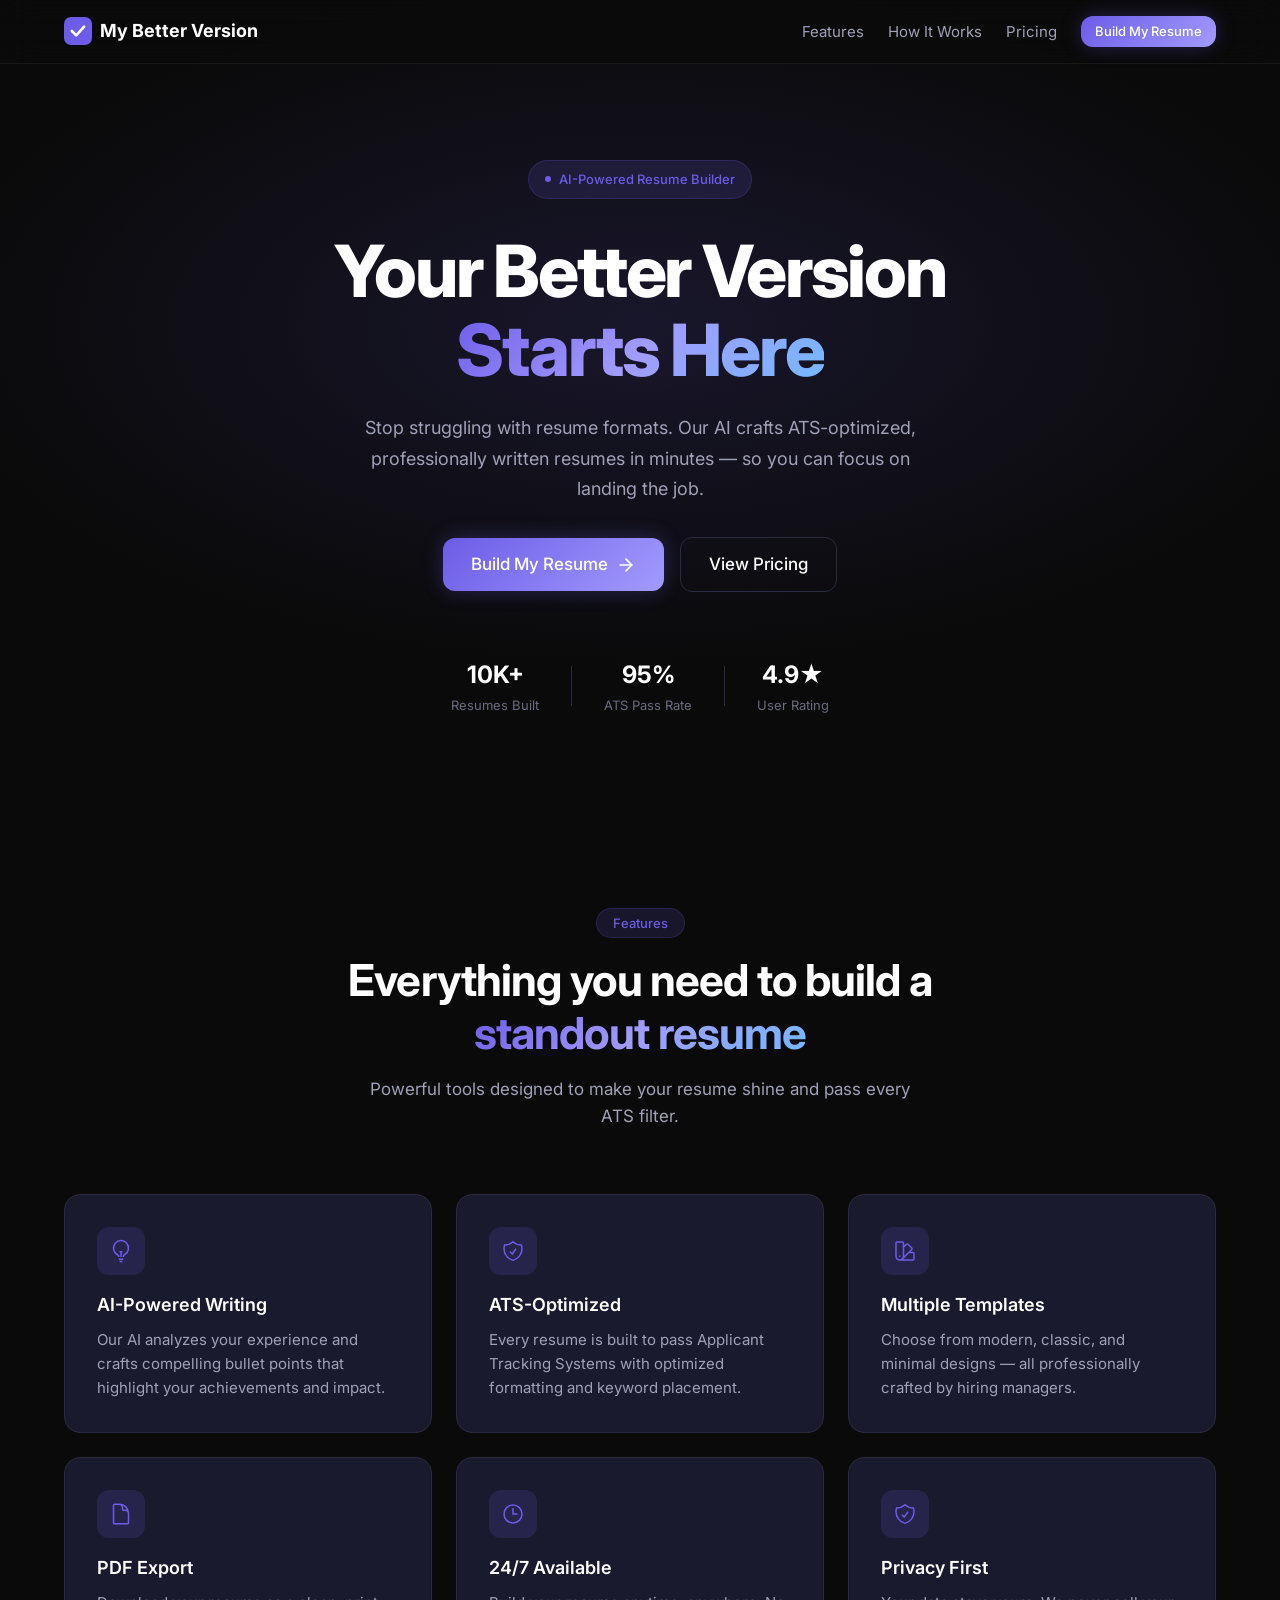
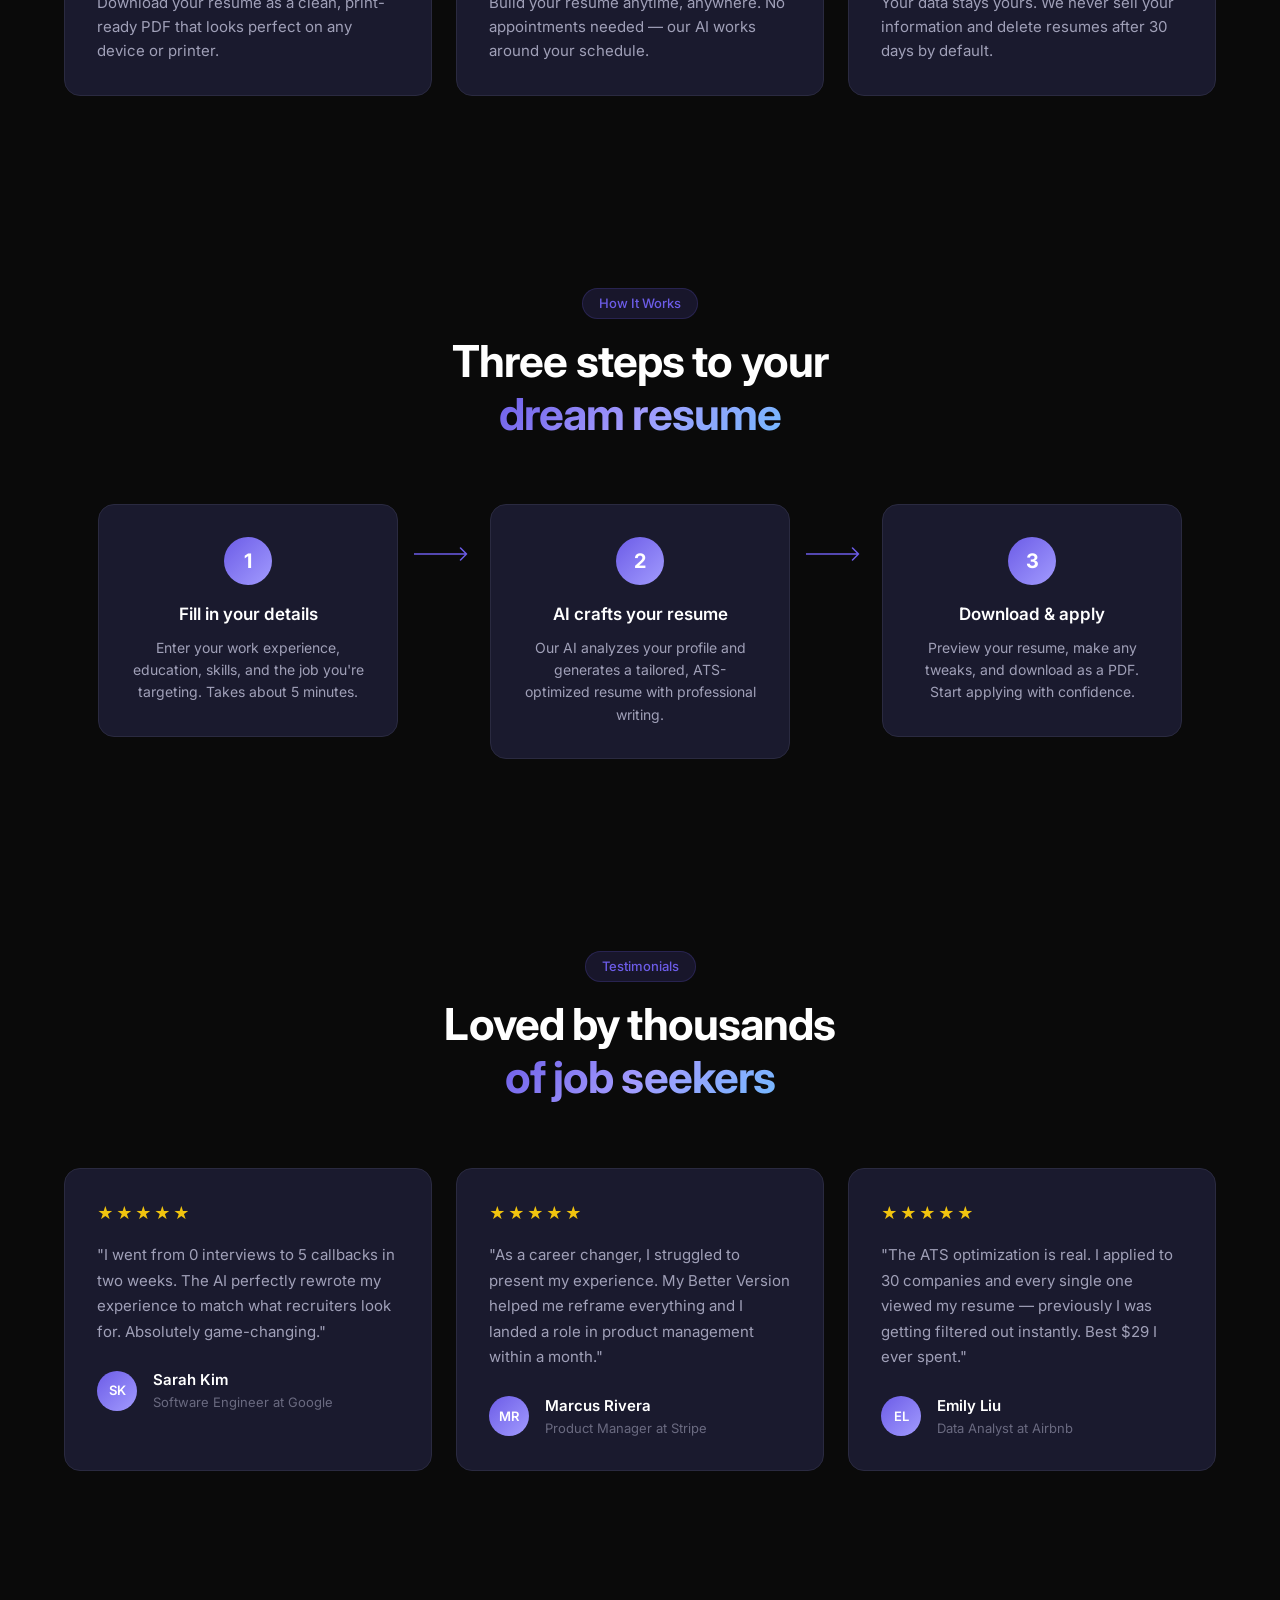
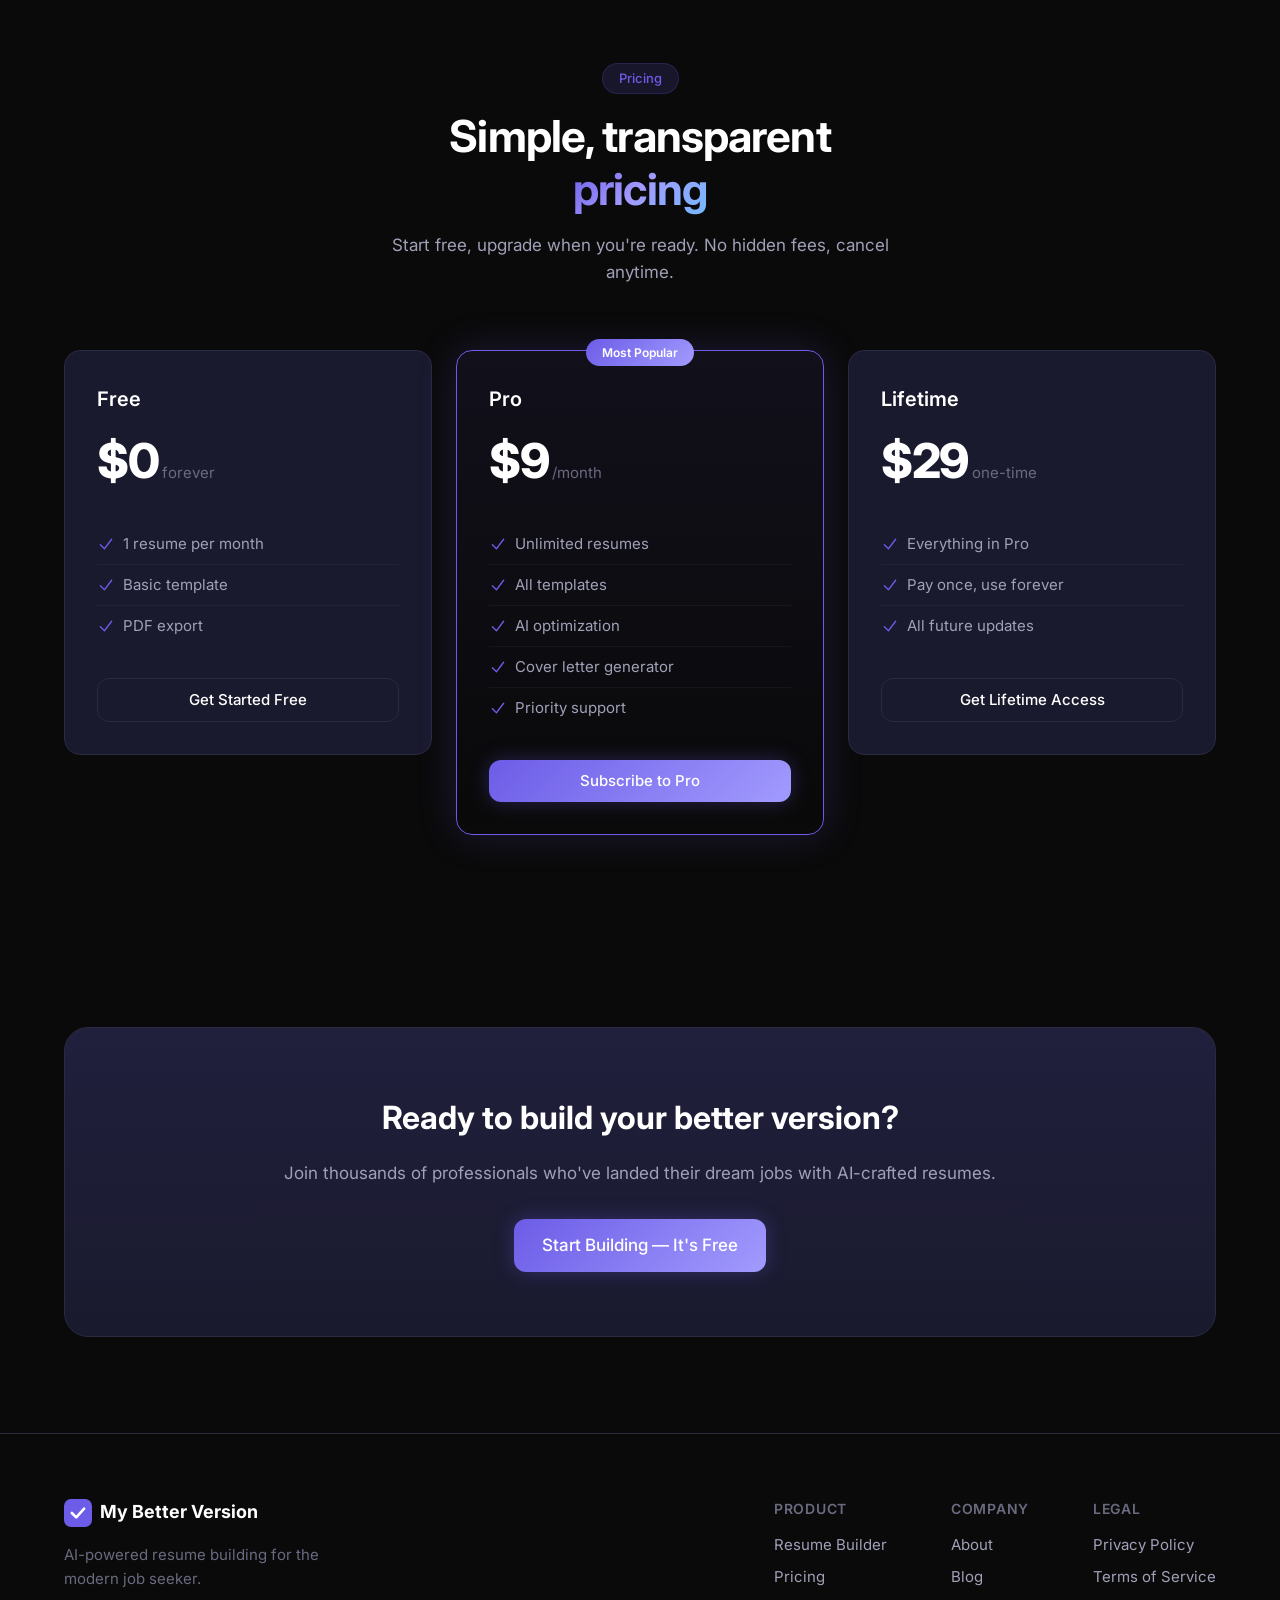
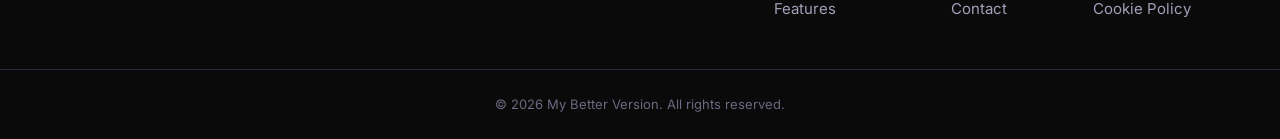
==== templates/index.html @ b7428bd0 "Initial commit: My Better Version - AI Resume Builder" ====
<!DOCTYPE html>
<html lang="en">
<head>
    <meta charset="UTF-8">
    <meta name="viewport" content="width=device-width, initial-scale=1.0">
    <title>My Better Version — AI Resume Builder</title>
    <meta name="description" content="Build the perfect resume with AI. ATS-optimized, professionally designed, ready in minutes.">
    <link rel="stylesheet" href="/static/css/style.css">
    <link rel="preconnect" href="https://fonts.googleapis.com">
    <link rel="preconnect" href="https://fonts.gstatic.com" crossorigin>
    <link href="https://fonts.googleapis.com/css2?family=Inter:wght@300;400;500;600;700;800&display=swap" rel="stylesheet">
</head>
<body class="landing-page">

    <!-- Navbar -->
    <nav class="navbar">
        <div class="container nav-container">
            <a href="/" class="nav-logo">
                <svg class="logo-icon" viewBox="0 0 32 32" fill="none" xmlns="http://www.w3.org/2000/svg">
                    <rect width="32" height="32" rx="8" fill="#6c5ce7"/>
                    <path d="M9 16L14 21L23 11" stroke="white" stroke-width="3" stroke-linecap="round" stroke-linejoin="round"/>
                </svg>
                <span>My Better Version</span>
            </a>
            <div class="nav-links" id="navLinks">
                <a href="/#features">Features</a>
                <a href="/#how-it-works">How It Works</a>
                <a href="/pricing">Pricing</a>
                <a href="/builder" class="btn btn-primary btn-sm">Build My Resume</a>
            </div>
            <button class="mobile-menu-btn" id="mobileMenuBtn" aria-label="Toggle menu">
                <span></span>
                <span></span>
                <span></span>
            </button>
        </div>
    </nav>

    <!-- Hero Section -->
    <section class="hero">
        <div class="container hero-container">
            <div class="hero-badge animate-fade-up">
                <span class="badge-dot"></span>
                AI-Powered Resume Builder
            </div>
            <h1 class="hero-title animate-fade-up delay-1">
                Your Better Version<br>
                <span class="text-gradient">Starts Here</span>
            </h1>
            <p class="hero-subtitle animate-fade-up delay-2">
                Stop struggling with resume formats. Our AI crafts ATS-optimized, professionally written resumes in minutes — so you can focus on landing the job.
            </p>
            <div class="hero-cta animate-fade-up delay-3">
                <a href="/builder" class="btn btn-primary btn-lg">
                    Build My Resume
                    <svg width="20" height="20" viewBox="0 0 24 24" fill="none" stroke="currentColor" stroke-width="2" stroke-linecap="round" stroke-linejoin="round"><path d="M5 12h14"/><path d="m12 5 7 7-7 7"/></svg>
                </a>
                <a href="/pricing" class="btn btn-ghost btn-lg">View Pricing</a>
            </div>
            <div class="hero-stats animate-fade-up delay-4">
                <div class="stat">
                    <span class="stat-number">10K+</span>
                    <span class="stat-label">Resumes Built</span>
                </div>
                <div class="stat-divider"></div>
                <div class="stat">
                    <span class="stat-number">95%</span>
                    <span class="stat-label">ATS Pass Rate</span>
                </div>
                <div class="stat-divider"></div>
                <div class="stat">
                    <span class="stat-number">4.9★</span>
                    <span class="stat-label">User Rating</span>
                </div>
            </div>
        </div>
        <div class="hero-glow"></div>
    </section>

    <!-- Features Section -->
    <section class="features" id="features">
        <div class="container">
            <div class="section-header">
                <span class="section-badge">Features</span>
                <h2 class="section-title">Everything you need to build a<br><span class="text-gradient">standout resume</span></h2>
                <p class="section-subtitle">Powerful tools designed to make your resume shine and pass every ATS filter.</p>
            </div>
            <div class="features-grid">
                <div class="feature-card animate-fade-up">
                    <div class="feature-icon">
                        <svg viewBox="0 0 24 24" fill="none" stroke="currentColor" stroke-width="1.5"><path d="M12 18v-5.25m0 0a6.01 6.01 0 0 0 1.5-.189m-1.5.189a6.01 6.01 0 0 1-1.5-.189m3.75 7.478a12.06 12.06 0 0 1-4.5 0m3.75 2.383a14.406 14.406 0 0 1-3 0M14.25 18v-.192c0-.983.658-1.823 1.508-2.316a7.5 7.5 0 1 0-7.517 0c.85.493 1.509 1.333 1.509 2.316V18"/></svg>
                    </div>
                    <h3>AI-Powered Writing</h3>
                    <p>Our AI analyzes your experience and crafts compelling bullet points that highlight your achievements and impact.</p>
                </div>
                <div class="feature-card animate-fade-up delay-1">
                    <div class="feature-icon">
                        <svg viewBox="0 0 24 24" fill="none" stroke="currentColor" stroke-width="1.5"><path d="M9 12.75 11.25 15 15 9.75m-3-7.036A11.959 11.959 0 0 1 3.598 6 11.99 11.99 0 0 0 3 9.749c0 5.592 3.824 10.29 9 11.623 5.176-1.332 9-6.03 9-11.622 0-1.31-.21-2.571-.598-3.751h-.152c-3.196 0-6.1-1.248-8.25-3.285Z"/></svg>
                    </div>
                    <h3>ATS-Optimized</h3>
                    <p>Every resume is built to pass Applicant Tracking Systems with optimized formatting and keyword placement.</p>
                </div>
                <div class="feature-card animate-fade-up delay-2">
                    <div class="feature-icon">
                        <svg viewBox="0 0 24 24" fill="none" stroke="currentColor" stroke-width="1.5"><path d="M4.098 19.902a3.75 3.75 0 0 0 5.304 0l6.401-6.402M6.75 21A3.75 3.75 0 0 1 3 17.25V4.125C3 3.504 3.504 3 4.125 3h5.25c.621 0 1.125.504 1.125 1.125v4.072M6.75 21a3.75 3.75 0 0 0 3.75-3.75V8.197M6.75 21h13.125c.621 0 1.125-.504 1.125-1.125v-5.25c0-.621-.504-1.125-1.125-1.125h-4.072M10.5 8.197l2.88-2.88c.438-.439 1.15-.439 1.59 0l3.712 3.713c.44.44.44 1.152 0 1.59l-2.879 2.88M6.75 17.25h.008v.008H6.75v-.008Z"/></svg>
                    </div>
                    <h3>Multiple Templates</h3>
                    <p>Choose from modern, classic, and minimal designs — all professionally crafted by hiring managers.</p>
                </div>
                <div class="feature-card animate-fade-up delay-3">
                    <div class="feature-icon">
                        <svg viewBox="0 0 24 24" fill="none" stroke="currentColor" stroke-width="1.5"><path d="M19.5 14.25v-2.625a3.375 3.375 0 0 0-3.375-3.375h-1.5A1.125 1.125 0 0 1 13.5 7.125v-1.5a3.375 3.375 0 0 0-3.375-3.375H8.25m2.25 0H5.625c-.621 0-1.125.504-1.125 1.125v17.25c0 .621.504 1.125 1.125 1.125h12.75c.621 0 1.125-.504 1.125-1.125V11.25a9 9 0 0 0-9-9Z"/></svg>
                    </div>
                    <h3>PDF Export</h3>
                    <p>Download your resume as a clean, print-ready PDF that looks perfect on any device or printer.</p>
                </div>
                <div class="feature-card animate-fade-up delay-4">
                    <div class="feature-icon">
                        <svg viewBox="0 0 24 24" fill="none" stroke="currentColor" stroke-width="1.5"><path d="M12 6v6h4.5m4.5 0a9 9 0 1 1-18 0 9 9 0 0 1 18 0Z"/></svg>
                    </div>
                    <h3>24/7 Available</h3>
                    <p>Build your resume anytime, anywhere. No appointments needed — our AI works around your schedule.</p>
                </div>
                <div class="feature-card animate-fade-up delay-5">
                    <div class="feature-icon">
                        <svg viewBox="0 0 24 24" fill="none" stroke="currentColor" stroke-width="1.5"><path d="M9 12.75 11.25 15 15 9.75m-3-7.036A11.959 11.959 0 0 1 3.598 6 11.99 11.99 0 0 0 3 9.749c0 5.592 3.824 10.29 9 11.623 5.176-1.332 9-6.03 9-11.622 0-1.31-.21-2.571-.598-3.751h-.152c-3.196 0-6.1-1.248-8.25-3.285Z"/></svg>
                    </div>
                    <h3>Privacy First</h3>
                    <p>Your data stays yours. We never sell your information and delete resumes after 30 days by default.</p>
                </div>
            </div>
        </div>
    </section>

    <!-- How It Works Section -->
    <section class="how-it-works" id="how-it-works">
        <div class="container">
            <div class="section-header">
                <span class="section-badge">How It Works</span>
                <h2 class="section-title">Three steps to your<br><span class="text-gradient">dream resume</span></h2>
            </div>
            <div class="steps-grid">
                <div class="step-card">
                    <div class="step-number">1</div>
                    <h3>Fill in your details</h3>
                    <p>Enter your work experience, education, skills, and the job you're targeting. Takes about 5 minutes.</p>
                </div>
                <div class="step-connector">
                    <svg viewBox="0 0 80 24" fill="none"><path d="M0 12h70m0 0-8-8m8 8-8 8" stroke="#6c5ce7" stroke-width="2" stroke-linecap="round" stroke-linejoin="round"/></svg>
                </div>
                <div class="step-card">
                    <div class="step-number">2</div>
                    <h3>AI crafts your resume</h3>
                    <p>Our AI analyzes your profile and generates a tailored, ATS-optimized resume with professional writing.</p>
                </div>
                <div class="step-connector">
                    <svg viewBox="0 0 80 24" fill="none"><path d="M0 12h70m0 0-8-8m8 8-8 8" stroke="#6c5ce7" stroke-width="2" stroke-linecap="round" stroke-linejoin="round"/></svg>
                </div>
                <div class="step-card">
                    <div class="step-number">3</div>
                    <h3>Download &amp; apply</h3>
                    <p>Preview your resume, make any tweaks, and download as a PDF. Start applying with confidence.</p>
                </div>
            </div>
        </div>
    </section>

    <!-- Testimonials Section -->
    <section class="testimonials">
        <div class="container">
            <div class="section-header">
                <span class="section-badge">Testimonials</span>
                <h2 class="section-title">Loved by thousands<br><span class="text-gradient">of job seekers</span></h2>
            </div>
            <div class="testimonials-grid">
                <div class="testimonial-card">
                    <div class="testimonial-stars">★★★★★</div>
                    <p class="testimonial-text">"I went from 0 interviews to 5 callbacks in two weeks. The AI perfectly rewrote my experience to match what recruiters look for. Absolutely game-changing."</p>
                    <div class="testimonial-author">
                        <div class="testimonial-avatar">SK</div>
                        <div>
                            <div class="testimonial-name">Sarah Kim</div>
                            <div class="testimonial-role">Software Engineer at Google</div>
                        </div>
                    </div>
                </div>
                <div class="testimonial-card">
                    <div class="testimonial-stars">★★★★★</div>
                    <p class="testimonial-text">"As a career changer, I struggled to present my experience. My Better Version helped me reframe everything and I landed a role in product management within a month."</p>
                    <div class="testimonial-author">
                        <div class="testimonial-avatar">MR</div>
                        <div>
                            <div class="testimonial-name">Marcus Rivera</div>
                            <div class="testimonial-role">Product Manager at Stripe</div>
                        </div>
                    </div>
                </div>
                <div class="testimonial-card">
                    <div class="testimonial-stars">★★★★★</div>
                    <p class="testimonial-text">"The ATS optimization is real. I applied to 30 companies and every single one viewed my resume — previously I was getting filtered out instantly. Best $29 I ever spent."</p>
                    <div class="testimonial-author">
                        <div class="testimonial-avatar">EL</div>
                        <div>
                            <div class="testimonial-name">Emily Liu</div>
                            <div class="testimonial-role">Data Analyst at Airbnb</div>
                        </div>
                    </div>
                </div>
            </div>
        </div>
    </section>

    <!-- Pricing Preview Section -->
    <section class="pricing-preview" id="pricing">
        <div class="container">
            <div class="section-header">
                <span class="section-badge">Pricing</span>
                <h2 class="section-title">Simple, transparent<br><span class="text-gradient">pricing</span></h2>
                <p class="section-subtitle">Start free, upgrade when you're ready. No hidden fees, cancel anytime.</p>
            </div>
            <div class="pricing-grid">
                <div class="pricing-card">
                    <div class="pricing-header">
                        <h3 class="pricing-name">Free</h3>
                        <div class="pricing-price">
                            <span class="price-amount">$0</span>
                            <span class="price-period">forever</span>
                        </div>
                    </div>
                    <ul class="pricing-features">
                        <li><svg viewBox="0 0 20 20" fill="currentColor"><path fill-rule="evenodd" d="M16.704 4.153a.75.75 0 0 1 .143 1.052l-8 10.5a.75.75 0 0 1-1.127.075l-4.5-4.5a.75.75 0 0 1 1.06-1.06l3.894 3.893 7.48-9.817a.75.75 0 0 1 1.05-.143Z" clip-rule="evenodd"/></svg> 1 resume per month</li>
                        <li><svg viewBox="0 0 20 20" fill="currentColor"><path fill-rule="evenodd" d="M16.704 4.153a.75.75 0 0 1 .143 1.052l-8 10.5a.75.75 0 0 1-1.127.075l-4.5-4.5a.75.75 0 0 1 1.06-1.06l3.894 3.893 7.48-9.817a.75.75 0 0 1 1.05-.143Z" clip-rule="evenodd"/></svg> Basic template</li>
                        <li><svg viewBox="0 0 20 20" fill="currentColor"><path fill-rule="evenodd" d="M16.704 4.153a.75.75 0 0 1 .143 1.052l-8 10.5a.75.75 0 0 1-1.127.075l-4.5-4.5a.75.75 0 0 1 1.06-1.06l3.894 3.893 7.48-9.817a.75.75 0 0 1 1.05-.143Z" clip-rule="evenodd"/></svg> PDF export</li>
                    </ul>
                    <a href="/builder" class="btn btn-ghost btn-block">Get Started Free</a>
                </div>
                <div class="pricing-card pricing-popular">
                    <div class="popular-badge">Most Popular</div>
                    <div class="pricing-header">
                        <h3 class="pricing-name">Pro</h3>
                        <div class="pricing-price">
                            <span class="price-amount">$9</span>
                            <span class="price-period">/month</span>
                        </div>
                    </div>
                    <ul class="pricing-features">
                        <li><svg viewBox="0 0 20 20" fill="currentColor"><path fill-rule="evenodd" d="M16.704 4.153a.75.75 0 0 1 .143 1.052l-8 10.5a.75.75 0 0 1-1.127.075l-4.5-4.5a.75.75 0 0 1 1.06-1.06l3.894 3.893 7.48-9.817a.75.75 0 0 1 1.05-.143Z" clip-rule="evenodd"/></svg> Unlimited resumes</li>
                        <li><svg viewBox="0 0 20 20" fill="currentColor"><path fill-rule="evenodd" d="M16.704 4.153a.75.75 0 0 1 .143 1.052l-8 10.5a.75.75 0 0 1-1.127.075l-4.5-4.5a.75.75 0 0 1 1.06-1.06l3.894 3.893 7.48-9.817a.75.75 0 0 1 1.05-.143Z" clip-rule="evenodd"/></svg> All templates</li>
                        <li><svg viewBox="0 0 20 20" fill="currentColor"><path fill-rule="evenodd" d="M16.704 4.153a.75.75 0 0 1 .143 1.052l-8 10.5a.75.75 0 0 1-1.127.075l-4.5-4.5a.75.75 0 0 1 1.06-1.06l3.894 3.893 7.48-9.817a.75.75 0 0 1 1.05-.143Z" clip-rule="evenodd"/></svg> AI optimization</li>
                        <li><svg viewBox="0 0 20 20" fill="currentColor"><path fill-rule="evenodd" d="M16.704 4.153a.75.75 0 0 1 .143 1.052l-8 10.5a.75.75 0 0 1-1.127.075l-4.5-4.5a.75.75 0 0 1 1.06-1.06l3.894 3.893 7.48-9.817a.75.75 0 0 1 1.05-.143Z" clip-rule="evenodd"/></svg> Cover letter generator</li>
                        <li><svg viewBox="0 0 20 20" fill="currentColor"><path fill-rule="evenodd" d="M16.704 4.153a.75.75 0 0 1 .143 1.052l-8 10.5a.75.75 0 0 1-1.127.075l-4.5-4.5a.75.75 0 0 1 1.06-1.06l3.894 3.893 7.48-9.817a.75.75 0 0 1 1.05-.143Z" clip-rule="evenodd"/></svg> Priority support</li>
                    </ul>
                    <a href="/pricing" class="btn btn-primary btn-block">Subscribe to Pro</a>
                </div>
                <div class="pricing-card">
                    <div class="pricing-header">
                        <h3 class="pricing-name">Lifetime</h3>
                        <div class="pricing-price">
                            <span class="price-amount">$29</span>
                            <span class="price-period">one-time</span>
                        </div>
                    </div>
                    <ul class="pricing-features">
                        <li><svg viewBox="0 0 20 20" fill="currentColor"><path fill-rule="evenodd" d="M16.704 4.153a.75.75 0 0 1 .143 1.052l-8 10.5a.75.75 0 0 1-1.127.075l-4.5-4.5a.75.75 0 0 1 1.06-1.06l3.894 3.893 7.48-9.817a.75.75 0 0 1 1.05-.143Z" clip-rule="evenodd"/></svg> Everything in Pro</li>
                        <li><svg viewBox="0 0 20 20" fill="currentColor"><path fill-rule="evenodd" d="M16.704 4.153a.75.75 0 0 1 .143 1.052l-8 10.5a.75.75 0 0 1-1.127.075l-4.5-4.5a.75.75 0 0 1 1.06-1.06l3.894 3.893 7.48-9.817a.75.75 0 0 1 1.05-.143Z" clip-rule="evenodd"/></svg> Pay once, use forever</li>
                        <li><svg viewBox="0 0 20 20" fill="currentColor"><path fill-rule="evenodd" d="M16.704 4.153a.75.75 0 0 1 .143 1.052l-8 10.5a.75.75 0 0 1-1.127.075l-4.5-4.5a.75.75 0 0 1 1.06-1.06l3.894 3.893 7.48-9.817a.75.75 0 0 1 1.05-.143Z" clip-rule="evenodd"/></svg> All future updates</li>
                    </ul>
                    <a href="/pricing" class="btn btn-ghost btn-block">Get Lifetime Access</a>
                </div>
            </div>
        </div>
    </section>

    <!-- CTA Section -->
    <section class="cta-section">
        <div class="container">
            <div class="cta-card">
                <h2>Ready to build your better version?</h2>
                <p>Join thousands of professionals who've landed their dream jobs with AI-crafted resumes.</p>
                <a href="/builder" class="btn btn-primary btn-lg">Start Building — It's Free</a>
            </div>
        </div>
    </section>

    <!-- Footer -->
    <footer class="footer">
        <div class="container footer-container">
            <div class="footer-brand">
                <a href="/" class="nav-logo">
                    <svg class="logo-icon" viewBox="0 0 32 32" fill="none"><rect width="32" height="32" rx="8" fill="#6c5ce7"/><path d="M9 16L14 21L23 11" stroke="white" stroke-width="3" stroke-linecap="round" stroke-linejoin="round"/></svg>
                    <span>My Better Version</span>
                </a>
                <p class="footer-tagline">AI-powered resume building for the modern job seeker.</p>
            </div>
            <div class="footer-links">
                <div class="footer-column">
                    <h4>Product</h4>
                    <a href="/builder">Resume Builder</a>
                    <a href="/pricing">Pricing</a>
                    <a href="/#features">Features</a>
                </div>
                <div class="footer-column">
                    <h4>Company</h4>
                    <a href="#">About</a>
                    <a href="#">Blog</a>
                    <a href="#">Contact</a>
                </div>
                <div class="footer-column">
                    <h4>Legal</h4>
                    <a href="#">Privacy Policy</a>
                    <a href="#">Terms of Service</a>
                    <a href="#">Cookie Policy</a>
                </div>
            </div>
        </div>
        <div class="footer-bottom">
            <div class="container">
                <p>&copy; 2026 My Better Version. All rights reserved.</p>
            </div>
        </div>
    </footer>

    <script src="/static/js/app.js"></script>
</body>
</html>
---- static/css/style.css ----
/* ========================================
   My Better Version — Complete Stylesheet
   Dark Theme | Modern | Production-Ready
   ======================================== */

/* --- CSS Custom Properties --- */
:root {
    /* Colors */
    --color-bg: #0a0a0a;
    --color-bg-elevated: #111111;
    --color-bg-card: #1a1a2e;
    --color-bg-card-hover: #1f1f35;
    --color-bg-input: #16162a;
    --color-bg-input-focus: #1a1a35;
    --color-border: #2a2a40;
    --color-border-hover: #3a3a55;
    --color-border-focus: #6c5ce7;

    --color-accent: #6c5ce7;
    --color-accent-hover: #7c6cf7;
    --color-accent-light: rgba(108, 92, 231, 0.15);
    --color-accent-glow: rgba(108, 92, 231, 0.3);

    --color-text: #ffffff;
    --color-text-secondary: #a0a0b8;
    --color-text-muted: #6a6a80;
    --color-text-success: #00d68f;
    --color-text-error: #ff6b6b;
    --color-text-warning: #ffc107;

    /* Gradients */
    --gradient-accent: linear-gradient(135deg, #6c5ce7 0%, #a29bfe 100%);
    --gradient-accent-text: linear-gradient(135deg, #6c5ce7 0%, #a29bfe 50%, #74b9ff 100%);
    --gradient-card: linear-gradient(180deg, rgba(108, 92, 231, 0.08) 0%, transparent 100%);
    --gradient-hero-glow: radial-gradient(ellipse 80% 60% at 50% 40%, rgba(108, 92, 231, 0.15) 0%, transparent 70%);

    /* Typography */
    --font-family: 'Inter', -apple-system, BlinkMacSystemFont, 'Segoe UI', Roboto, sans-serif;
    --font-mono: 'SF Mono', 'Fira Code', monospace;

    /* Spacing */
    --space-xs: 0.25rem;
    --space-sm: 0.5rem;
    --space-md: 1rem;
    --space-lg: 1.5rem;
    --space-xl: 2rem;
    --space-2xl: 3rem;
    --space-3xl: 4rem;
    --space-4xl: 6rem;

    /* Radii */
    --radius-sm: 0.375rem;
    --radius-md: 0.5rem;
    --radius-lg: 0.75rem;
    --radius-xl: 1rem;
    --radius-2xl: 1.5rem;
    --radius-full: 9999px;

    /* Shadows */
    --shadow-sm: 0 1px 2px rgba(0, 0, 0, 0.3);
    --shadow-md: 0 4px 12px rgba(0, 0, 0, 0.4);
    --shadow-lg: 0 8px 30px rgba(0, 0, 0, 0.5);
    --shadow-glow: 0 0 40px rgba(108, 92, 231, 0.2);

    /* Transitions */
    --transition-fast: 150ms ease;
    --transition-base: 250ms ease;
    --transition-slow: 400ms ease;
    --transition-spring: 500ms cubic-bezier(0.34, 1.56, 0.64, 1);

    /* Layout */
    --navbar-height: 64px;
    --container-max: 1200px;
    --builder-sidebar-width: 580px;
}

/* --- Reset & Base --- */
*, *::before, *::after {
    box-sizing: border-box;
    margin: 0;
    padding: 0;
}

html {
    scroll-behavior: smooth;
    -webkit-font-smoothing: antialiased;
    -moz-osx-font-smoothing: grayscale;
}

body {
    font-family: var(--font-family);
    font-size: 16px;
    line-height: 1.6;
    color: var(--color-text);
    background-color: var(--color-bg);
    overflow-x: hidden;
}

a {
    color: inherit;
    text-decoration: none;
}

ul, ol {
    list-style: none;
}

img {
    max-width: 100%;
    display: block;
}

button {
    cursor: pointer;
    border: none;
    background: none;
    font-family: inherit;
    font-size: inherit;
    color: inherit;
}

input, textarea, select {
    font-family: inherit;
    font-size: inherit;
}

/* --- Utility --- */
.container {
    max-width: var(--container-max);
    margin: 0 auto;
    padding: 0 var(--space-lg);
}

.text-gradient {
    background: var(--gradient-accent-text);
    -webkit-background-clip: text;
    -webkit-text-fill-color: transparent;
    background-clip: text;
}

/* --- Animations --- */
@keyframes fadeInUp {
    from {
        opacity: 0;
        transform: translateY(24px);
    }
    to {
        opacity: 1;
        transform: translateY(0);
    }
}

@keyframes fadeIn {
    from { opacity: 0; }
    to { opacity: 1; }
}

@keyframes spin {
    to { transform: rotate(360deg); }
}

@keyframes pulse {
    0%, 100% { opacity: 1; }
    50% { opacity: 0.5; }
}

@keyframes drawCircle {
    to { stroke-dashoffset: 0; }
}

@keyframes drawCheck {
    to { stroke-dashoffset: 0; }
}

@keyframes shimmer {
    0% { background-position: -200% 0; }
    100% { background-position: 200% 0; }
}

.animate-fade-up {
    opacity: 0;
    animation: fadeInUp 0.6s var(--transition-base) forwards;
}

.delay-1 { animation-delay: 0.1s; }
.delay-2 { animation-delay: 0.2s; }
.delay-3 { animation-delay: 0.3s; }
.delay-4 { animation-delay: 0.4s; }
.delay-5 { animation-delay: 0.5s; }

/* Intersection Observer animations */
.animate-on-scroll {
    opacity: 0;
    transform: translateY(24px);
    transition: opacity 0.6s ease, transform 0.6s ease;
}

.animate-on-scroll.visible {
    opacity: 1;
    transform: translateY(0);
}

/* --- Buttons --- */
.btn {
    display: inline-flex;
    align-items: center;
    justify-content: center;
    gap: var(--space-sm);
    padding: 0.625rem 1.25rem;
    font-weight: 500;
    font-size: 0.9375rem;
    line-height: 1.5;
    border-radius: var(--radius-lg);
    transition: all var(--transition-base);
    white-space: nowrap;
    text-decoration: none;
}

.btn-primary {
    background: var(--gradient-accent);
    color: white;
    box-shadow: 0 0 20px rgba(108, 92, 231, 0.3);
}

.btn-primary:hover {
    box-shadow: 0 0 30px rgba(108, 92, 231, 0.5);
    transform: translateY(-1px);
}

.btn-primary:active {
    transform: translateY(0);
}

.btn-ghost {
    background: transparent;
    color: var(--color-text);
    border: 1px solid var(--color-border);
}

.btn-ghost:hover {
    border-color: var(--color-border-hover);
    background: var(--color-bg-card);
}

.btn-sm {
    padding: 0.375rem 0.875rem;
    font-size: 0.8125rem;
}

.btn-lg {
    padding: 0.875rem 1.75rem;
    font-size: 1.0625rem;
}

.btn-block {
    width: 100%;
}

.btn-icon {
    display: inline-flex;
    align-items: center;
    justify-content: center;
    width: 32px;
    height: 32px;
    border-radius: var(--radius-md);
    transition: all var(--transition-fast);
}

.btn-icon:hover {
    background: rgba(255, 107, 107, 0.15);
    color: var(--color-text-error);
}

.btn-icon svg {
    width: 16px;
    height: 16px;
}

.btn:disabled {
    opacity: 0.5;
    cursor: not-allowed;
    transform: none !important;
}

/* --- Navbar --- */
.navbar {
    position: fixed;
    top: 0;
    left: 0;
    right: 0;
    z-index: 100;
    height: var(--navbar-height);
    background: rgba(10, 10, 10, 0.8);
    backdrop-filter: blur(16px);
    -webkit-backdrop-filter: blur(16px);
    border-bottom: 1px solid rgba(255, 255, 255, 0.06);
    transition: background var(--transition-base);
}

.navbar-sticky {
    position: sticky;
}

.nav-container {
    display: flex;
    align-items: center;
    justify-content: space-between;
    height: 100%;
}

.nav-logo {
    display: flex;
    align-items: center;
    gap: var(--space-sm);
    font-weight: 700;
    font-size: 1.125rem;
    transition: opacity var(--transition-fast);
}

.nav-logo:hover {
    opacity: 0.9;
}

.logo-icon {
    width: 28px;
    height: 28px;
    flex-shrink: 0;
}

.nav-links {
    display: flex;
    align-items: center;
    gap: var(--space-lg);
}

.nav-links a:not(.btn) {
    font-size: 0.9375rem;
    color: var(--color-text-secondary);
    transition: color var(--transition-fast);
}

.nav-links a:not(.btn):hover {
    color: var(--color-text);
}

/* Mobile Menu */
.mobile-menu-btn {
    display: none;
    flex-direction: column;
    gap: 5px;
    padding: 4px;
}

.mobile-menu-btn span {
    display: block;
    width: 22px;
    height: 2px;
    background: var(--color-text);
    border-radius: 2px;
    transition: all var(--transition-base);
}

.mobile-menu-btn.active span:nth-child(1) {
    transform: rotate(45deg) translate(5px, 5px);
}

.mobile-menu-btn.active span:nth-child(2) {
    opacity: 0;
}

.mobile-menu-btn.active span:nth-child(3) {
    transform: rotate(-45deg) translate(5px, -5px);
}

/* --- Hero Section --- */
.hero {
    position: relative;
    padding-top: calc(var(--navbar-height) + var(--space-4xl));
    padding-bottom: var(--space-4xl);
    text-align: center;
    overflow: hidden;
}

.hero-container {
    position: relative;
    z-index: 2;
}

.hero-badge {
    display: inline-flex;
    align-items: center;
    gap: var(--space-sm);
    padding: var(--space-sm) var(--space-md);
    background: var(--color-accent-light);
    border: 1px solid rgba(108, 92, 231, 0.2);
    border-radius: var(--radius-full);
    font-size: 0.8125rem;
    font-weight: 500;
    color: var(--color-accent);
    margin-bottom: var(--space-xl);
}

.badge-dot {
    width: 6px;
    height: 6px;
    background: var(--color-accent);
    border-radius: 50%;
    animation: pulse 2s infinite;
}

.hero-title {
    font-size: clamp(2.5rem, 6vw, 4.5rem);
    font-weight: 800;
    line-height: 1.1;
    letter-spacing: -0.03em;
    margin-bottom: var(--space-lg);
}

.hero-subtitle {
    max-width: 600px;
    margin: 0 auto var(--space-xl);
    font-size: 1.125rem;
    line-height: 1.7;
    color: var(--color-text-secondary);
}

.hero-cta {
    display: flex;
    align-items: center;
    justify-content: center;
    gap: var(--space-md);
    margin-bottom: var(--space-3xl);
    flex-wrap: wrap;
}

.hero-stats {
    display: flex;
    align-items: center;
    justify-content: center;
    gap: var(--space-xl);
}

.stat {
    display: flex;
    flex-direction: column;
    align-items: center;
}

.stat-number {
    font-size: 1.5rem;
    font-weight: 700;
}

.stat-label {
    font-size: 0.8125rem;
    color: var(--color-text-muted);
}

.stat-divider {
    width: 1px;
    height: 40px;
    background: var(--color-border);
}

.hero-glow {
    position: absolute;
    top: 0;
    left: 0;
    right: 0;
    bottom: 0;
    background: var(--gradient-hero-glow);
    pointer-events: none;
}

/* --- Section Styles --- */
.section-header {
    text-align: center;
    margin-bottom: var(--space-3xl);
}

.section-badge {
    display: inline-block;
    padding: var(--space-xs) var(--space-md);
    background: var(--color-accent-light);
    border: 1px solid rgba(108, 92, 231, 0.2);
    border-radius: var(--radius-full);
    font-size: 0.8125rem;
    font-weight: 500;
    color: var(--color-accent);
    margin-bottom: var(--space-md);
}

.section-title {
    font-size: clamp(1.75rem, 4vw, 2.75rem);
    font-weight: 700;
    line-height: 1.2;
    letter-spacing: -0.02em;
    margin-bottom: var(--space-md);
}

.section-subtitle {
    max-width: 560px;
    margin: 0 auto;
    font-size: 1.0625rem;
    color: var(--color-text-secondary);
}

/* --- Features Grid --- */
.features {
    padding: var(--space-4xl) 0;
}

.features-grid {
    display: grid;
    grid-template-columns: repeat(3, 1fr);
    gap: var(--space-lg);
}

.feature-card {
    padding: var(--space-xl);
    background: var(--color-bg-card);
    border: 1px solid var(--color-border);
    border-radius: var(--radius-xl);
    transition: all var(--transition-base);
}

.feature-card:hover {
    background: var(--color-bg-card-hover);
    border-color: var(--color-border-hover);
    transform: translateY(-2px);
    box-shadow: var(--shadow-lg);
}

.feature-icon {
    width: 48px;
    height: 48px;
    display: flex;
    align-items: center;
    justify-content: center;
    background: var(--color-accent-light);
    border-radius: var(--radius-lg);
    margin-bottom: var(--space-md);
}

.feature-icon svg {
    width: 24px;
    height: 24px;
    color: var(--color-accent);
}

.feature-card h3 {
    font-size: 1.125rem;
    font-weight: 600;
    margin-bottom: var(--space-sm);
}

.feature-card p {
    font-size: 0.9375rem;
    color: var(--color-text-secondary);
    line-height: 1.6;
}

/* --- How It Works --- */
.how-it-works {
    padding: var(--space-4xl) 0;
}

.steps-grid {
    display: flex;
    align-items: flex-start;
    justify-content: center;
    gap: var(--space-md);
    flex-wrap: wrap;
}

.step-card {
    flex: 1;
    min-width: 220px;
    max-width: 300px;
    text-align: center;
    padding: var(--space-xl);
    background: var(--color-bg-card);
    border: 1px solid var(--color-border);
    border-radius: var(--radius-xl);
}

.step-number {
    width: 48px;
    height: 48px;
    display: flex;
    align-items: center;
    justify-content: center;
    background: var(--gradient-accent);
    color: white;
    font-weight: 700;
    font-size: 1.25rem;
    border-radius: var(--radius-full);
    margin: 0 auto var(--space-md);
}

.step-card h3 {
    font-size: 1.0625rem;
    font-weight: 600;
    margin-bottom: var(--space-sm);
}

.step-card p {
    font-size: 0.875rem;
    color: var(--color-text-secondary);
    line-height: 1.6;
}

.step-connector {
    display: flex;
    align-items: center;
    padding-top: 40px;
    flex-shrink: 0;
}

.step-connector svg {
    width: 60px;
    height: 20px;
}

/* --- Testimonials --- */
.testimonials {
    padding: var(--space-4xl) 0;
}

.testimonials-grid {
    display: grid;
    grid-template-columns: repeat(3, 1fr);
    gap: var(--space-lg);
}

.testimonial-card {
    padding: var(--space-xl);
    background: var(--color-bg-card);
    border: 1px solid var(--color-border);
    border-radius: var(--radius-xl);
    transition: all var(--transition-base);
}

.testimonial-card:hover {
    border-color: var(--color-border-hover);
    transform: translateY(-2px);
}

.testimonial-stars {
    color: #f1c40f;
    font-size: 1rem;
    margin-bottom: var(--space-md);
    letter-spacing: 2px;
}

.testimonial-text {
    font-size: 0.9375rem;
    line-height: 1.7;
    color: var(--color-text-secondary);
    margin-bottom: var(--space-lg);
}

.testimonial-author {
    display: flex;
    align-items: center;
    gap: var(--space-md);
}

.testimonial-avatar {
    width: 40px;
    height: 40px;
    display: flex;
    align-items: center;
    justify-content: center;
    background: var(--gradient-accent);
    color: white;
    font-weight: 600;
    font-size: 0.8125rem;
    border-radius: var(--radius-full);
    flex-shrink: 0;
}

.testimonial-name {
    font-weight: 600;
    font-size: 0.9375rem;
}

.testimonial-role {
    font-size: 0.8125rem;
    color: var(--color-text-muted);
}

/* --- Pricing Cards --- */
.pricing-preview,
.pricing-section {
    padding: var(--space-4xl) 0;
}

.pricing-grid {
    display: grid;
    grid-template-columns: repeat(3, 1fr);
    gap: var(--space-lg);
    align-items: start;
}

.pricing-card {
    position: relative;
    padding: var(--space-xl);
    background: var(--color-bg-card);
    border: 1px solid var(--color-border);
    border-radius: var(--radius-xl);
    transition: all var(--transition-base);
}

.pricing-card:hover {
    border-color: var(--color-border-hover);
    transform: translateY(-2px);
}

.pricing-popular {
    border-color: var(--color-accent);
    background: var(--gradient-card);
    box-shadow: var(--shadow-glow);
}

.pricing-popular:hover {
    border-color: var(--color-accent);
}

.popular-badge {
    position: absolute;
    top: -12px;
    left: 50%;
    transform: translateX(-50%);
    padding: var(--space-xs) var(--space-md);
    background: var(--gradient-accent);
    color: white;
    font-size: 0.75rem;
    font-weight: 600;
    border-radius: var(--radius-full);
    white-space: nowrap;
}

.pricing-header {
    margin-bottom: var(--space-lg);
}

.pricing-name {
    font-size: 1.25rem;
    font-weight: 600;
    margin-bottom: var(--space-sm);
}

.pricing-price {
    display: flex;
    align-items: baseline;
    gap: var(--space-xs);
}

.price-amount {
    font-size: 3rem;
    font-weight: 800;
    letter-spacing: -0.03em;
}

.price-period {
    font-size: 0.9375rem;
    color: var(--color-text-muted);
}

.pricing-description {
    font-size: 0.9375rem;
    color: var(--color-text-secondary);
    margin-bottom: var(--space-lg);
    line-height: 1.6;
}

.pricing-features {
    margin-bottom: var(--space-xl);
}

.pricing-features li {
    display: flex;
    align-items: center;
    gap: var(--space-sm);
    padding: var(--space-sm) 0;
    font-size: 0.9375rem;
    color: var(--color-text-secondary);
    border-bottom: 1px solid rgba(255, 255, 255, 0.04);
}

.pricing-features li:last-child {
    border-bottom: none;
}

.pricing-features li svg {
    width: 18px;
    height: 18px;
    color: var(--color-accent);
    flex-shrink: 0;
}

.pricing-features li.disabled {
    color: var(--color-text-muted);
    opacity: 0.5;
}

.pricing-features li.disabled svg {
    color: var(--color-text-muted);
}

.pricing-btn {
    margin-top: var(--space-sm);
}

/* --- CTA Section --- */
.cta-section {
    padding: var(--space-4xl) 0;
}

.cta-card {
    text-align: center;
    padding: var(--space-3xl);
    background: var(--color-bg-card);
    border: 1px solid var(--color-border);
    border-radius: var(--radius-2xl);
    background-image: var(--gradient-card);
}

.cta-card h2 {
    font-size: clamp(1.5rem, 3vw, 2rem);
    font-weight: 700;
    margin-bottom: var(--space-md);
}

.cta-card p {
    color: var(--color-text-secondary);
    margin-bottom: var(--space-xl);
    font-size: 1.0625rem;
}

/* --- Footer --- */
.footer {
    border-top: 1px solid var(--color-border);
    padding-top: var(--space-3xl);
}

.footer-container {
    display: flex;
    justify-content: space-between;
    gap: var(--space-3xl);
    padding-bottom: var(--space-2xl);
}

.footer-brand {
    max-width: 280px;
}

.footer-brand .nav-logo {
    margin-bottom: var(--space-md);
}

.footer-tagline {
    font-size: 0.9375rem;
    color: var(--color-text-muted);
}

.footer-links {
    display: flex;
    gap: var(--space-3xl);
}

.footer-column {
    display: flex;
    flex-direction: column;
    gap: var(--space-sm);
}

.footer-column h4 {
    font-size: 0.875rem;
    font-weight: 600;
    text-transform: uppercase;
    letter-spacing: 0.05em;
    color: var(--color-text-muted);
    margin-bottom: var(--space-xs);
}

.footer-column a {
    font-size: 0.9375rem;
    color: var(--color-text-secondary);
    transition: color var(--transition-fast);
}

.footer-column a:hover {
    color: var(--color-text);
}

.footer-bottom {
    border-top: 1px solid var(--color-border);
    padding: var(--space-lg) 0;
}

.footer-bottom p {
    font-size: 0.8125rem;
    color: var(--color-text-muted);
    text-align: center;
}

/* ========================================
   Builder Page Styles
   ======================================== */

.builder-page {
    background: var(--color-bg);
}

.builder-layout {
    display: flex;
    min-height: calc(100vh - var(--navbar-height));
    margin-top: var(--navbar-height);
}

/* --- Step Indicator --- */
.step-indicator {
    display: flex;
    align-items: center;
    gap: var(--space-xs);
    padding: var(--space-lg) var(--space-xl);
    overflow-x: auto;
    -webkit-overflow-scrolling: touch;
}

.step-ind-item {
    display: flex;
    align-items: center;
    gap: var(--space-xs);
    white-space: nowrap;
    opacity: 0.4;
    transition: opacity var(--transition-base);
}

.step-ind-item.active {
    opacity: 1;
}

.step-ind-item.completed {
    opacity: 0.7;
}

.step-ind-circle {
    width: 28px;
    height: 28px;
    display: flex;
    align-items: center;
    justify-content: center;
    background: var(--color-bg-input);
    border: 2px solid var(--color-border);
    border-radius: 50%;
    font-size: 0.75rem;
    font-weight: 600;
    transition: all var(--transition-base);
}

.step-ind-item.active .step-ind-circle {
    background: var(--color-accent);
    border-color: var(--color-accent);
    color: white;
}

.step-ind-item.completed .step-ind-circle {
    background: var(--color-accent-light);
    border-color: var(--color-accent);
    color: var(--color-accent);
}

.step-ind-item span {
    font-size: 0.8125rem;
    font-weight: 500;
}

.step-ind-line {
    width: 20px;
    height: 2px;
    background: var(--color-border);
    flex-shrink: 0;
}

/* --- Form Panel --- */
.builder-form-panel {
    flex: 0 0 var(--builder-sidebar-width);
    background: var(--color-bg-elevated);
    border-right: 1px solid var(--color-border);
    overflow-y: auto;
    max-height: calc(100vh - var(--navbar-height));
}

.form-step {
    display: none;
    padding: var(--space-xl);
}

.form-step.active {
    display: block;
    animation: fadeInUp 0.3s ease forwards;
}

.form-step-header {
    margin-bottom: var(--space-xl);
}

.form-step-header h2 {
    font-size: 1.375rem;
    font-weight: 700;
    margin-bottom: var(--space-xs);
}

.form-step-header p {
    font-size: 0.9375rem;
    color: var(--color-text-secondary);
}

/* --- Form Elements --- */
.form-group {
    margin-bottom: var(--space-lg);
}

.form-group label {
    display: block;
    font-size: 0.875rem;
    font-weight: 500;
    color: var(--color-text-secondary);
    margin-bottom: var(--space-sm);
}

.form-group input,
.form-group textarea,
.form-group select {
    width: 100%;
    padding: 0.6875rem 0.875rem;
    background: var(--color-bg-input);
    border: 1px solid var(--color-border);
    border-radius: var(--radius-md);
    color: var(--color-text);
    transition: all var(--transition-fast);
    outline: none;
}

.form-group input::placeholder,
.form-group textarea::placeholder {
    color: var(--color-text-muted);
}

.form-group input:focus,
.form-group textarea:focus,
.form-group select:focus {
    border-color: var(--color-border-focus);
    background: var(--color-bg-input-focus);
    box-shadow: 0 0 0 3px var(--color-accent-light);
}

.form-group textarea {
    resize: vertical;
    min-height: 100px;
}

.form-group input.error,
.form-group textarea.error {
    border-color: var(--color-text-error);
}

.form-error {
    font-size: 0.8125rem;
    color: var(--color-text-error);
    margin-top: var(--space-xs);
    display: none;
}

.form-group input.error ~ .form-error,
.form-group textarea.error ~ .form-error {
    display: block;
}

.form-row {
    display: grid;
    grid-template-columns: 1fr 1fr;
    gap: var(--space-md);
}

.form-actions {
    display: flex;
    justify-content: space-between;
    align-items: center;
    padding-top: var(--space-lg);
    margin-top: var(--space-lg);
    border-top: 1px solid var(--color-border);
}

/* --- Entry Cards (Experience/Education) --- */
.entry-card {
    padding: var(--space-lg);
    background: var(--color-bg-card);
    border: 1px solid var(--color-border);
    border-radius: var(--radius-lg);
    margin-bottom: var(--space-md);
    transition: border-color var(--transition-fast);
}

.entry-card:hover {
    border-color: var(--color-border-hover);
}

.entry-header {
    display: flex;
    justify-content: space-between;
    align-items: center;
    margin-bottom: var(--space-md);
}

.entry-title {
    font-size: 0.875rem;
    font-weight: 600;
    color: var(--color-accent);
}

.btn-remove-entry svg {
    width: 16px;
    height: 16px;
}

.btn-add-entry {
    display: flex;
    align-items: center;
    gap: var(--space-sm);
    padding: var(--space-md) var(--space-lg);
    background: var(--color-bg-card);
    border: 1px dashed var(--color-border);
    border-radius: var(--radius-lg);
    color: var(--color-text-secondary);
    font-size: 0.9375rem;
    font-weight: 500;
    width: 100%;
    transition: all var(--transition-fast);
    margin-top: var(--space-sm);
}

.btn-add-entry:hover {
    border-color: var(--color-accent);
    color: var(--color-accent);
    background: var(--color-accent-light);
}

.btn-add-entry svg {
    width: 18px;
    height: 18px;
}

/* --- Tag Input (Skills) --- */
.tag-input-wrapper {
    display: flex;
    flex-wrap: wrap;
    gap: var(--space-sm);
    padding: var(--space-sm);
    background: var(--color-bg-input);
    border: 1px solid var(--color-border);
    border-radius: var(--radius-md);
    min-height: 48px;
    align-items: center;
    cursor: text;
    transition: all var(--transition-fast);
}

.tag-input-wrapper:focus-within {
    border-color: var(--color-border-focus);
    box-shadow: 0 0 0 3px var(--color-accent-light);
}

.tag-list {
    display: flex;
    flex-wrap: wrap;
    gap: var(--space-sm);
}

.skill-tag {
    display: inline-flex;
    align-items: center;
    gap: var(--space-xs);
    padding: 0.25rem 0.5rem;
    background: var(--color-accent-light);
    border: 1px solid rgba(108, 92, 231, 0.3);
    border-radius: var(--radius-full);
    font-size: 0.8125rem;
    font-weight: 500;
    color: var(--color-accent);
    animation: fadeInUp 0.2s ease forwards;
}

.skill-tag button {
    display: flex;
    align-items: center;
    padding: 2px;
    color: var(--color-accent);
    opacity: 0.6;
    transition: opacity var(--transition-fast);
}

.skill-tag button:hover {
    opacity: 1;
}

.skill-tag button svg {
    width: 12px;
    height: 12px;
}

#skillInput {
    flex: 1;
    min-width: 120px;
    padding: 0.375rem 0.5rem;
    background: transparent;
    border: none;
    color: var(--color-text);
    outline: none;
    font-size: 0.9375rem;
}

#skillInput::placeholder {
    color: var(--color-text-muted);
}

.skill-suggestions {
    display: flex;
    flex-wrap: wrap;
    gap: var(--space-sm);
    align-items: center;
    margin-top: var(--space-sm);
}

.suggestion-label {
    font-size: 0.8125rem;
    color: var(--color-text-muted);
}

.suggestion-chip {
    padding: 0.25rem 0.625rem;
    background: var(--color-bg-card);
    border: 1px solid var(--color-border);
    border-radius: var(--radius-full);
    font-size: 0.8125rem;
    color: var(--color-text-secondary);
    transition: all var(--transition-fast);
}

.suggestion-chip:hover {
    border-color: var(--color-accent);
    color: var(--color-accent);
    background: var(--color-accent-light);
}

/* --- Template Selection --- */
.template-grid {
    display: grid;
    grid-template-columns: repeat(3, 1fr);
    gap: var(--space-md);
    margin-bottom: var(--space-lg);
}

.template-card {
    cursor: pointer;
    border: 2px solid var(--color-border);
    border-radius: var(--radius-lg);
    overflow: hidden;
    transition: all var(--transition-base);
}

.template-card:hover {
    border-color: var(--color-border-hover);
}

.template-card.selected {
    border-color: var(--color-accent);
    box-shadow: 0 0 0 3px var(--color-accent-light);
}

.template-preview {
    height: 200px;
    padding: var(--space-md);
    display: flex;
    flex-direction: column;
    gap: var(--space-sm);
}

.template-modern {
    background: linear-gradient(135deg, #1a1a2e 0%, #16213e 100%);
}

.template-modern .tp-header {
    padding-bottom: var(--space-sm);
    border-bottom: 2px solid var(--color-accent);
}

.template-classic {
    background: #fafafa;
}

.template-classic .tp-header {
    text-align: center;
    padding-bottom: var(--space-sm);
    border-bottom: 1px solid #ddd;
}

.template-classic .tp-name,
.template-classic .tp-title,
.template-classic .tp-line {
    color: #333;
}

.template-minimal {
    background: #ffffff;
}

.template-minimal .tp-header {
    border-left: 3px solid var(--color-accent);
    padding-left: var(--space-sm);
}

.template-minimal .tp-name,
.template-minimal .tp-title,
.template-minimal .tp-line {
    color: #333;
}

.tp-name {
    font-size: 0.875rem;
    font-weight: 700;
    color: var(--color-text);
}

.tp-title {
    font-size: 0.6875rem;
    color: var(--color-text-secondary);
}

.tp-body {
    flex: 1;
    display: flex;
    flex-direction: column;
    gap: var(--space-xs);
    justify-content: center;
}

.tp-section {
    margin-top: var(--space-sm);
}

.tp-line {
    height: 4px;
    background: rgba(255, 255, 255, 0.1);
    border-radius: 2px;
}

.template-classic .tp-line,
.template-minimal .tp-line {
    background: #e0e0e0;
}

.tp-line.short {
    width: 60%;
}

.template-label {
    display: flex;
    align-items: center;
    gap: var(--space-sm);
    padding: var(--space-sm) var(--space-md);
    background: var(--color-bg-card);
    font-size: 0.875rem;
    font-weight: 500;
}

.template-label input {
    accent-color: var(--color-accent);
}

.template-badge {
    padding: 2px 6px;
    background: var(--color-accent-light);
    color: var(--color-accent);
    font-size: 0.6875rem;
    font-weight: 600;
    border-radius: var(--radius-sm);
}

.pro-badge {
    padding: 2px 6px;
    background: rgba(108, 92, 231, 0.15);
    color: var(--color-accent);
    font-size: 0.6875rem;
    font-weight: 600;
    border-radius: var(--radius-sm);
    border: 1px solid rgba(108, 92, 231, 0.3);
}

/* --- Preview Panel --- */
.builder-preview-panel {
    flex: 1;
    background: var(--color-bg);
    display: flex;
    flex-direction: column;
    overflow: hidden;
}

.preview-header {
    display: flex;
    justify-content: space-between;
    align-items: center;
    padding: var(--space-md) var(--space-xl);
    border-bottom: 1px solid var(--color-border);
    background: var(--color-bg-elevated);
    flex-shrink: 0;
}

.preview-header h3 {
    font-size: 1rem;
    font-weight: 600;
}

.preview-content {
    flex: 1;
    overflow-y: auto;
    padding: var(--space-xl);
}

.preview-placeholder {
    display: flex;
    flex-direction: column;
    align-items: center;
    justify-content: center;
    height: 100%;
    min-height: 400px;
    text-align: center;
    color: var(--color-text-muted);
}

.preview-placeholder svg {
    width: 64px;
    height: 64px;
    margin-bottom: var(--space-lg);
    opacity: 0.3;
}

.preview-placeholder p {
    font-size: 1rem;
    margin-bottom: var(--space-sm);
}

.preview-hint {
    font-size: 0.875rem !important;
    opacity: 0.6;
}

/* --- Resume Preview Content --- */
.resume-preview-content {
    background: white;
    color: #1a1a1a;
    max-width: 800px;
    margin: 0 auto;
    padding: 2.5rem;
    border-radius: var(--radius-md);
    box-shadow: var(--shadow-lg);
    font-size: 0.9375rem;
    line-height: 1.6;
}

.resume-preview-content h1 {
    font-size: 1.75rem;
    font-weight: 700;
    color: #1a1a1a;
    margin-bottom: var(--space-xs);
}

.resume-preview-content h2 {
    font-size: 1rem;
    font-weight: 600;
    color: var(--color-accent);
    text-transform: uppercase;
    letter-spacing: 0.05em;
    padding-bottom: var(--space-sm);
    border-bottom: 2px solid var(--color-accent);
    margin-top: var(--space-xl);
    margin-bottom: var(--space-md);
}

.resume-contact {
    display: flex;
    flex-wrap: wrap;
    gap: var(--space-md);
    font-size: 0.875rem;
    color: #555;
    margin-bottom: var(--space-lg);
}

.resume-contact span {
    display: flex;
    align-items: center;
    gap: 4px;
}

.resume-section {
    margin-bottom: var(--space-lg);
}

.resume-entry {
    margin-bottom: var(--space-md);
}

.resume-entry-header {
    display: flex;
    justify-content: space-between;
    align-items: baseline;
    margin-bottom: var(--space-xs);
    flex-wrap: wrap;
    gap: var(--space-xs);
}

.resume-entry-title {
    font-weight: 600;
    font-size: 1rem;
}

.resume-entry-dates {
    font-size: 0.8125rem;
    color: #666;
}

.resume-entry-subtitle {
    font-size: 0.875rem;
    color: #555;
    margin-bottom: var(--space-xs);
}

.resume-entry-body {
    font-size: 0.9375rem;
    color: #444;
}

.resume-entry-body ul {
    list-style: disc;
    padding-left: 1.25rem;
}

.resume-entry-body li {
    margin-bottom: var(--space-xs);
}

.resume-skills-list {
    display: flex;
    flex-wrap: wrap;
    gap: var(--space-sm);
}

.resume-skill {
    padding: 0.25rem 0.75rem;
    background: #f0f0f0;
    border-radius: var(--radius-full);
    font-size: 0.875rem;
    color: #333;
}

/* --- Loading Overlay --- */
.loading-overlay {
    position: fixed;
    top: 0;
    left: 0;
    right: 0;
    bottom: 0;
    background: rgba(10, 10, 10, 0.85);
    backdrop-filter: blur(8px);
    z-index: 200;
    display: flex;
    align-items: center;
    justify-content: center;
}

.loading-spinner {
    text-align: center;
}

.spinner {
    width: 48px;
    height: 48px;
    border: 3px solid var(--color-border);
    border-top-color: var(--color-accent);
    border-radius: 50%;
    animation: spin 0.8s linear infinite;
    margin: 0 auto var(--space-md);
}

.loading-spinner p {
    color: var(--color-text-secondary);
    font-size: 0.9375rem;
}

/* --- Toast --- */
.toast {
    position: fixed;
    bottom: var(--space-xl);
    right: var(--space-xl);
    padding: var(--space-md) var(--space-lg);
    background: var(--color-bg-card);
    border: 1px solid var(--color-border);
    border-radius: var(--radius-lg);
    font-size: 0.9375rem;
    box-shadow: var(--shadow-lg);
    z-index: 300;
    transform: translateY(100px);
    opacity: 0;
    transition: all var(--transition-base);
    max-width: 400px;
}

.toast.show {
    transform: translateY(0);
    opacity: 1;
}

.toast.toast-success {
    border-color: var(--color-text-success);
}

.toast.toast-error {
    border-color: var(--color-text-error);
}

/* ========================================
   Pricing Page Styles
   ======================================== */
.pricing-page .pricing-hero {
    padding-top: calc(var(--navbar-height) + var(--space-3xl));
    padding-bottom: var(--space-xl);
    text-align: center;
}

.pricing-page .pricing-hero h1 {
    font-size: clamp(2rem, 5vw, 3.5rem);
    font-weight: 800;
    line-height: 1.1;
    letter-spacing: -0.03em;
    margin-bottom: var(--space-md);
}

.pricing-hero-subtitle {
    font-size: 1.125rem;
    color: var(--color-text-secondary);
    max-width: 500px;
    margin: 0 auto;
}

/* --- FAQ --- */
.faq-section {
    padding: var(--space-4xl) 0;
}

.faq-list {
    max-width: 720px;
    margin: 0 auto;
}

.faq-item {
    border-bottom: 1px solid var(--color-border);
}

.faq-question {
    width: 100%;
    display: flex;
    justify-content: space-between;
    align-items: center;
    padding: var(--space-lg) 0;
    font-size: 1rem;
    font-weight: 500;
    color: var(--color-text);
    text-align: left;
    transition: color var(--transition-fast);
}

.faq-question:hover {
    color: var(--color-accent);
}

.faq-chevron {
    width: 20px;
    height: 20px;
    color: var(--color-text-muted);
    transition: transform var(--transition-base);
    flex-shrink: 0;
}

.faq-item.open .faq-chevron {
    transform: rotate(180deg);
}

.faq-answer {
    max-height: 0;
    overflow: hidden;
    transition: max-height var(--transition-slow), padding var(--transition-slow);
}

.faq-item.open .faq-answer {
    max-height: 200px;
    padding-bottom: var(--space-lg);
}

.faq-answer p {
    font-size: 0.9375rem;
    color: var(--color-text-secondary);
    line-height: 1.7;
}

/* ========================================
   Success Page
   ======================================== */
.success-page .success-section {
    padding-top: calc(var(--navbar-height) + var(--space-4xl));
    padding-bottom: var(--space-4xl);
    display: flex;
    align-items: center;
    justify-content: center;
    min-height: calc(100vh - var(--navbar-height));
}

.success-card {
    text-align: center;
    max-width: 560px;
    margin: 0 auto;
    padding: var(--space-3xl);
}

.success-icon {
    margin-bottom: var(--space-xl);
}

.success-icon svg {
    width: 80px;
    height: 80px;
}

.success-circle {
    animation: drawCircle 0.8s ease forwards 0.2s;
    stroke-dashoffset: 188.5;
}

.success-check {
    stroke-dasharray: 60;
    stroke-dashoffset: 60;
    animation: drawCheck 0.5s ease forwards 0.8s;
}

.success-card h1 {
    font-size: 2rem;
    font-weight: 700;
    margin-bottom: var(--space-md);
}

.success-message {
    font-size: 1.0625rem;
    color: var(--color-text-secondary);
    line-height: 1.7;
    margin-bottom: var(--space-xl);
}

.success-features {
    display: flex;
    flex-wrap: wrap;
    justify-content: center;
    gap: var(--space-md);
    margin-bottom: var(--space-xl);
}

.success-feature {
    display: flex;
    align-items: center;
    gap: var(--space-sm);
    padding: var(--space-sm) var(--space-md);
    background: var(--color-accent-light);
    border-radius: var(--radius-full);
    font-size: 0.875rem;
    font-weight: 500;
}

.success-feature svg {
    width: 16px;
    height: 16px;
}

.success-home-link {
    display: inline-block;
    margin-top: var(--space-lg);
    font-size: 0.9375rem;
    color: var(--color-text-muted);
    transition: color var(--transition-fast);
}

.success-home-link:hover {
    color: var(--color-text);
}

/* ========================================
   Responsive Design
   ======================================== */
@media (max-width: 1024px) {
    .features-grid,
    .testimonials-grid,
    .pricing-grid {
        grid-template-columns: repeat(2, 1fr);
    }

    .builder-form-panel {
        flex: 0 0 480px;
    }

    .builder-layout {
        flex-direction: column;
    }

    .builder-form-panel {
        flex: none;
        max-height: none;
        border-right: none;
        border-bottom: 1px solid var(--color-border);
    }

    .builder-preview-panel {
        min-height: 60vh;
    }
}

@media (max-width: 768px) {
    :root {
        --navbar-height: 56px;
    }

    .nav-links {
        display: none;
        position: fixed;
        top: var(--navbar-height);
        left: 0;
        right: 0;
        background: var(--color-bg-elevated);
        border-bottom: 1px solid var(--color-border);
        flex-direction: column;
        padding: var(--space-lg);
        gap: var(--space-md);
    }

    .nav-links.open {
        display: flex;
    }

    .mobile-menu-btn {
        display: flex;
    }

    .hero {
        padding-top: calc(var(--navbar-height) + var(--space-2xl));
        padding-bottom: var(--space-2xl);
    }

    .hero-title {
        font-size: 2.25rem;
    }

    .hero-subtitle {
        font-size: 1rem;
    }

    .hero-cta {
        flex-direction: column;
        align-items: stretch;
    }

    .hero-stats {
        flex-direction: column;
        gap: var(--space-md);
    }

    .stat-divider {
        width: 40px;
        height: 1px;
    }

    .features-grid,
    .testimonials-grid,
    .pricing-grid {
        grid-template-columns: 1fr;
    }

    .step-connector {
        display: none;
    }

    .steps-grid {
        flex-direction: column;
        align-items: center;
    }

    .step-card {
        max-width: 100%;
    }

    .footer-container {
        flex-direction: column;
        gap: var(--space-xl);
    }

    .footer-links {
        flex-direction: column;
        gap: var(--space-xl);
    }

    .form-row {
        grid-template-columns: 1fr;
    }

    .template-grid {
        grid-template-columns: 1fr;
    }

    .builder-form-panel {
        flex: none;
        width: 100%;
    }

    .step-indicator span {
        display: none;
    }

    .cta-card {
        padding: var(--space-xl);
    }
}

@media (max-width: 480px) {
    .container {
        padding: 0 var(--space-md);
    }

    .hero-title {
        font-size: 1.875rem;
    }

    .feature-card,
    .testimonial-card,
    .pricing-card {
        padding: var(--space-lg);
    }

    .form-step {
        padding: var(--space-md);
    }

    .preview-content {
        padding: var(--space-md);
    }

    .resume-preview-content {
        padding: 1.5rem;
    }
}

/* --- Scrollbar Styling --- */
::-webkit-scrollbar {
    width: 8px;
    height: 8px;
}

::-webkit-scrollbar-track {
    background: var(--color-bg);
}

::-webkit-scrollbar-thumb {
    background: var(--color-border);
    border-radius: 4px;
}

::-webkit-scrollbar-thumb:hover {
    background: var(--color-border-hover);
}

/* --- Selection --- */
::selection {
    background: rgba(108, 92, 231, 0.3);
    color: white;
}
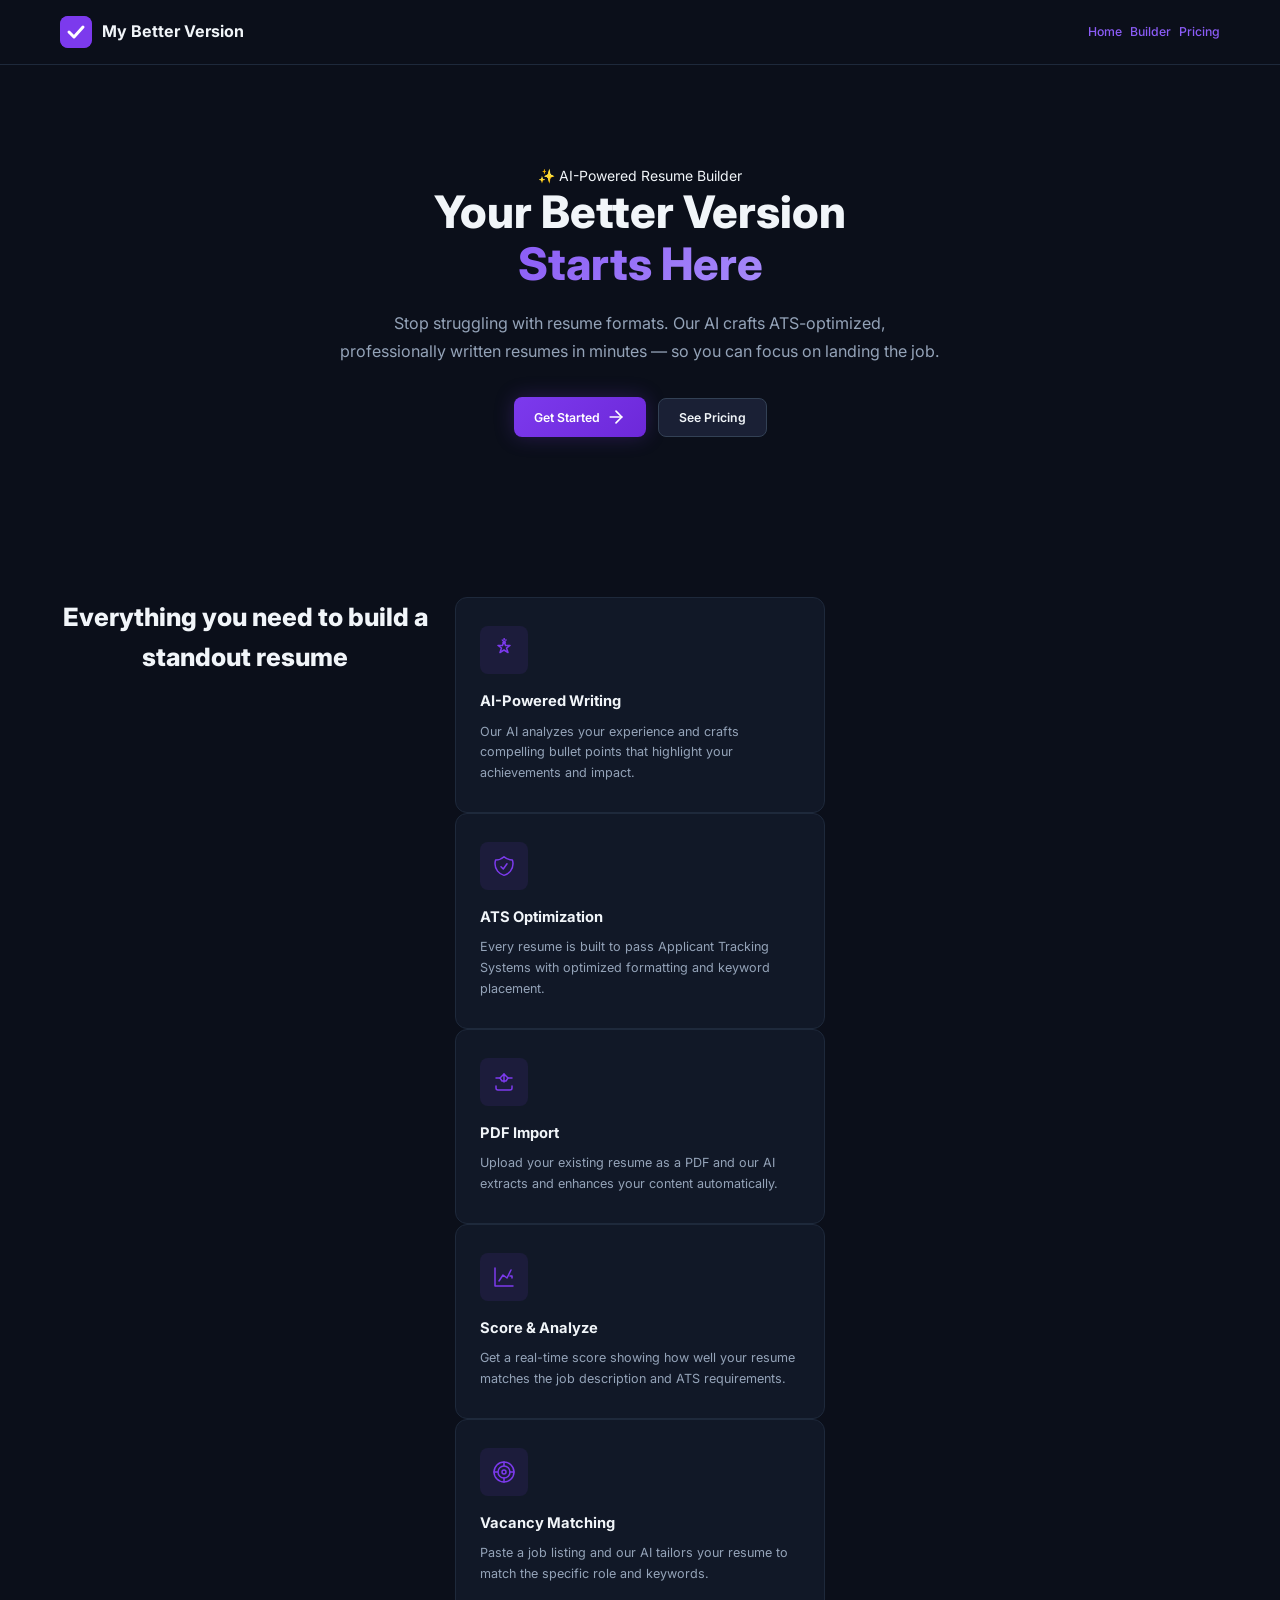
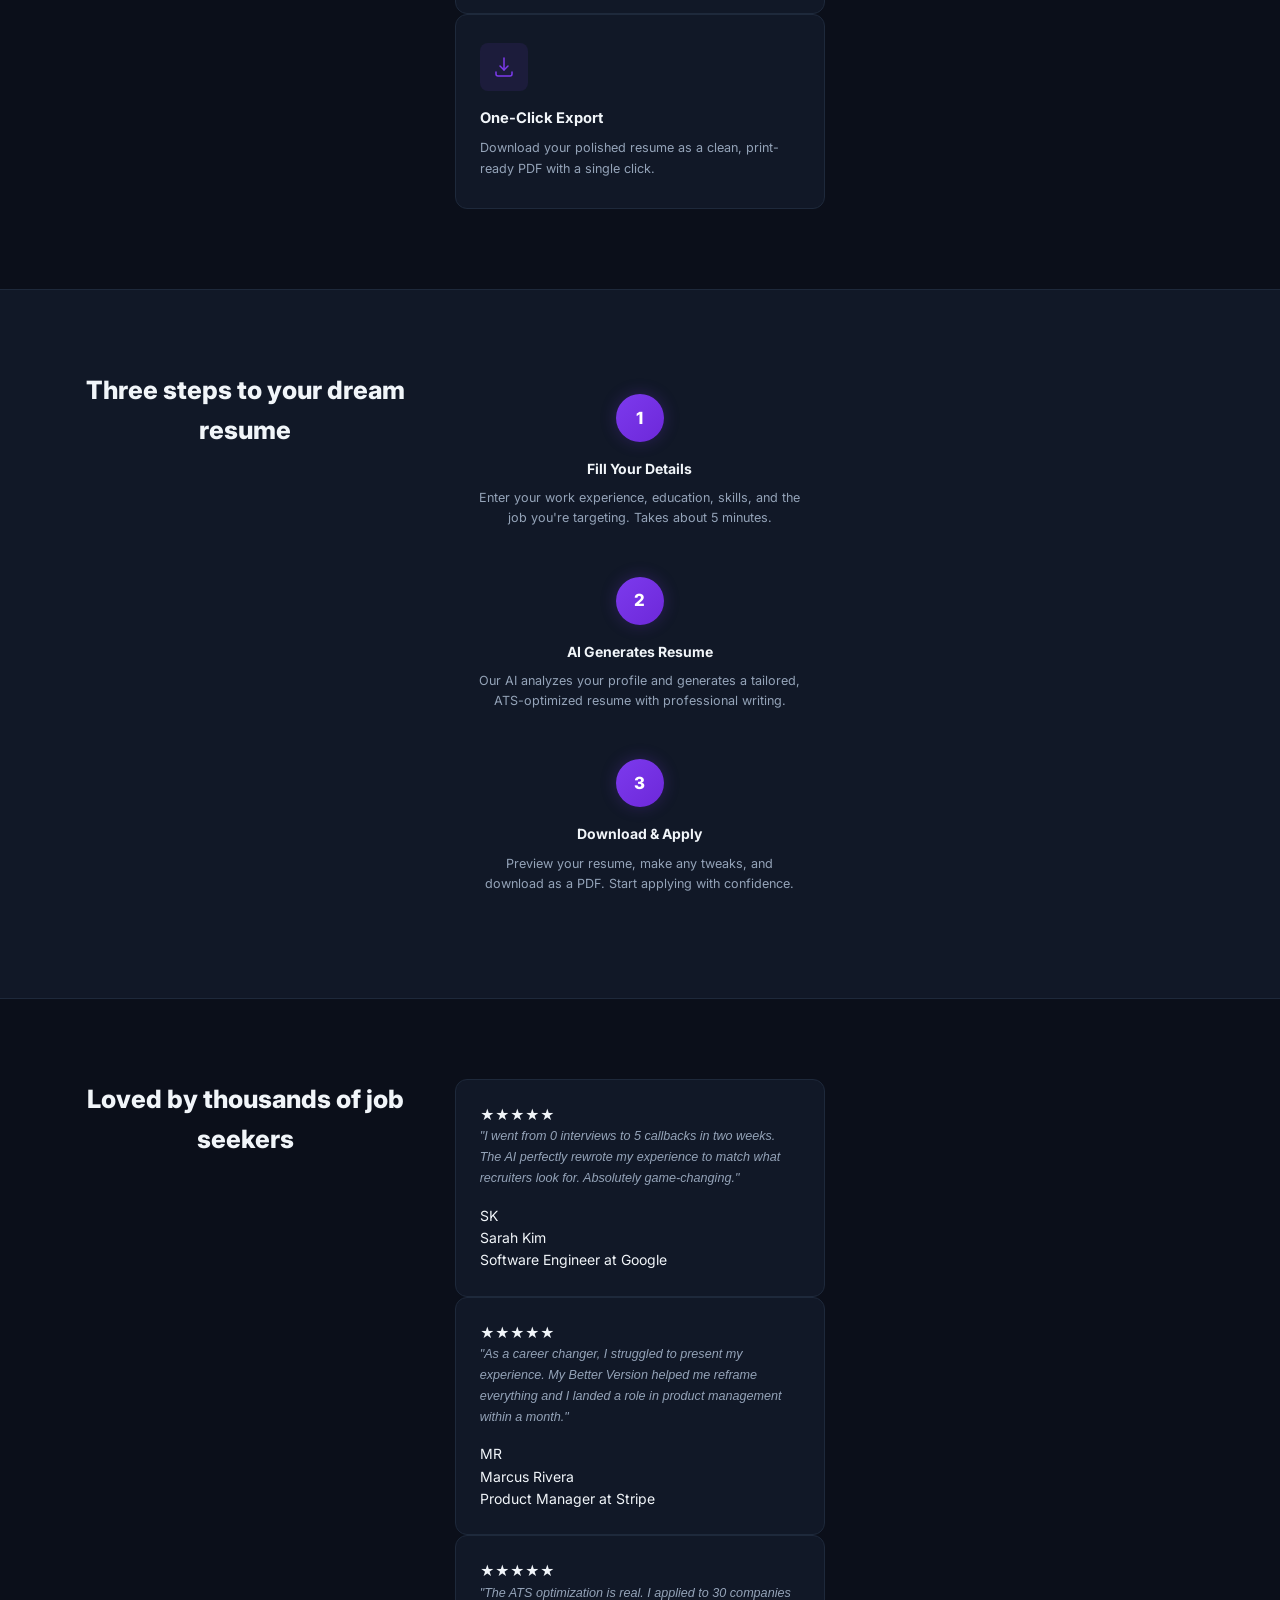
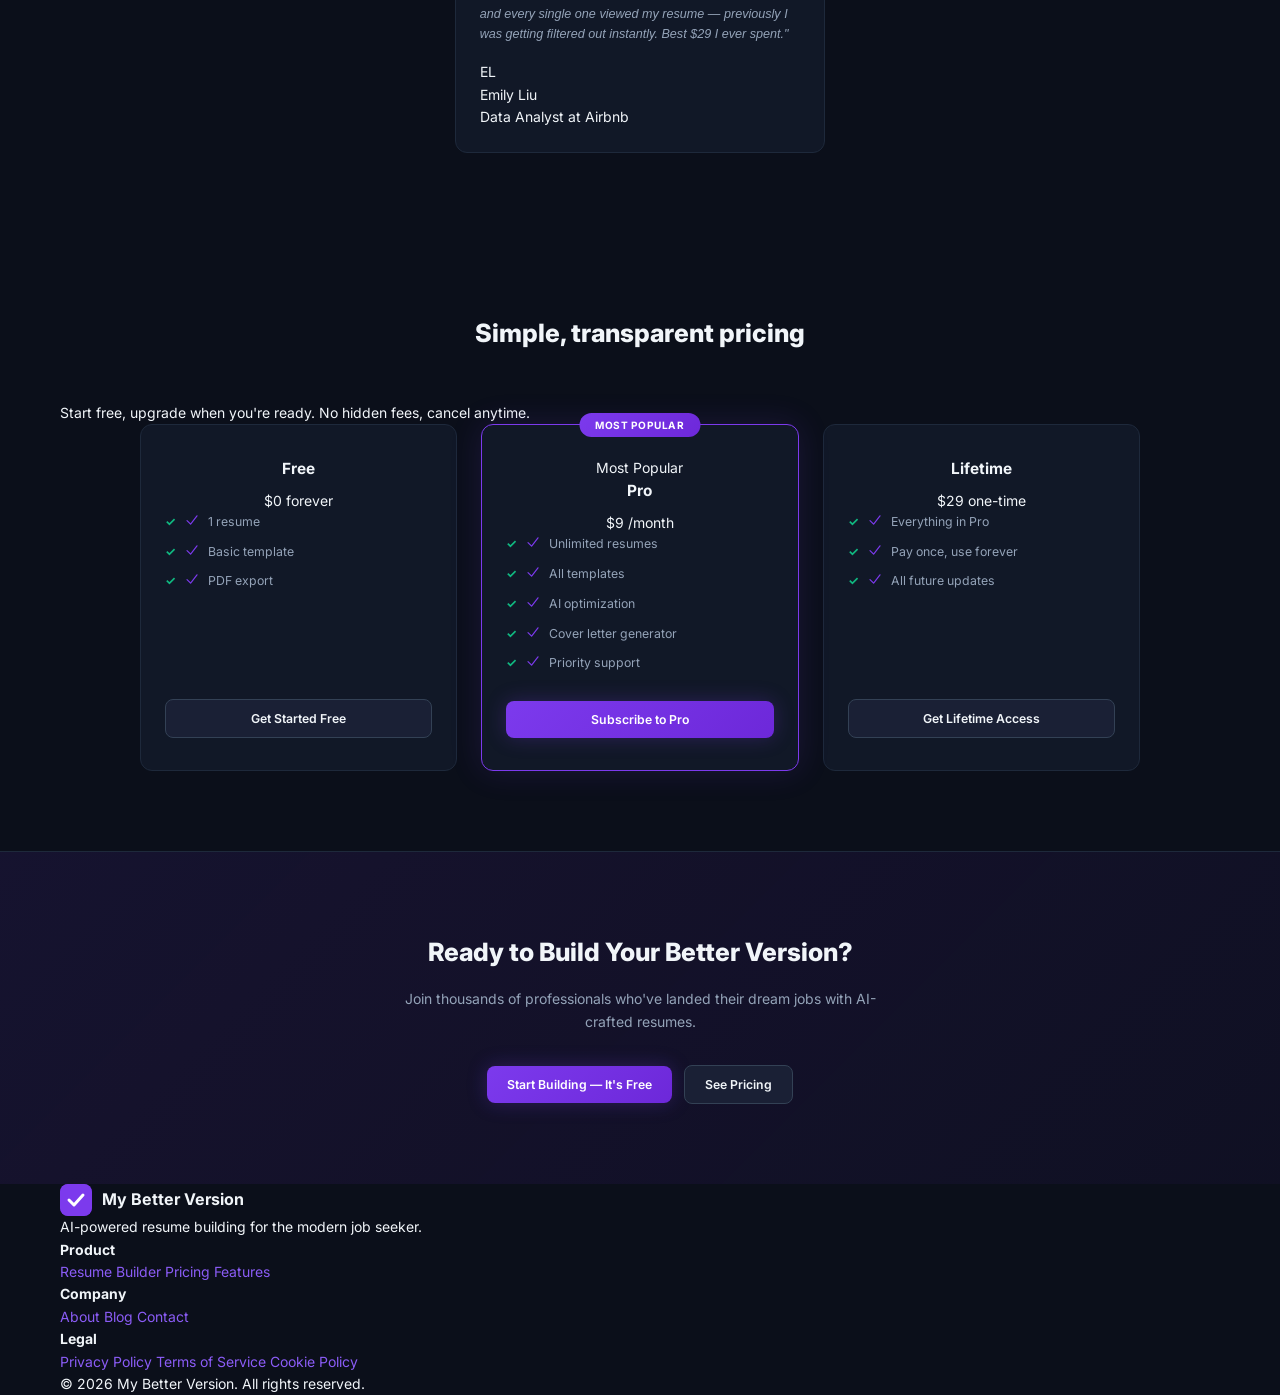
==== commit 149ea710: "Complete UI redesign: dark-mode SaaS design inspired by Upstream Dribbble shot - New CSS design syst" ====
--- a/templates/index.html
+++ b/templates/index.html
@@ -17,16 +17,15 @@
         <div class="container nav-container">
             <a href="/" class="nav-logo">
                 <svg class="logo-icon" viewBox="0 0 32 32" fill="none" xmlns="http://www.w3.org/2000/svg">
-                    <rect width="32" height="32" rx="8" fill="#6c5ce7"/>
+                    <rect width="32" height="32" rx="8" fill="#7C3AED"/>
                     <path d="M9 16L14 21L23 11" stroke="white" stroke-width="3" stroke-linecap="round" stroke-linejoin="round"/>
                 </svg>
                 <span>My Better Version</span>
             </a>
             <div class="nav-links" id="navLinks">
-                <a href="/#features">Features</a>
-                <a href="/#how-it-works">How It Works</a>
+                <a href="/">Home</a>
+                <a href="/builder">Builder</a>
                 <a href="/pricing">Pricing</a>
-                <a href="/builder" class="btn btn-primary btn-sm">Build My Resume</a>
             </div>
             <button class="mobile-menu-btn" id="mobileMenuBtn" aria-label="Toggle menu">
                 <span></span>
@@ -38,95 +37,98 @@
 
     <!-- Hero Section -->
     <section class="hero">
-        <div class="container hero-container">
-            <div class="hero-badge animate-fade-up">
-                <span class="badge-dot"></span>
-                AI-Powered Resume Builder
-            </div>
-            <h1 class="hero-title animate-fade-up delay-1">
+        <div class="container">
+            <div class="hero-badge">✨ AI-Powered Resume Builder</div>
+            <h1 class="hero-title">
                 Your Better Version<br>
                 <span class="text-gradient">Starts Here</span>
             </h1>
-            <p class="hero-subtitle animate-fade-up delay-2">
+            <p class="hero-subtitle">
                 Stop struggling with resume formats. Our AI crafts ATS-optimized, professionally written resumes in minutes — so you can focus on landing the job.
             </p>
-            <div class="hero-cta animate-fade-up delay-3">
-                <a href="/builder" class="btn btn-primary btn-lg">
-                    Build My Resume
+            <div class="hero-cta">
+                <a href="/builder" class="btn btn-primary">
+                    Get Started
                     <svg width="20" height="20" viewBox="0 0 24 24" fill="none" stroke="currentColor" stroke-width="2" stroke-linecap="round" stroke-linejoin="round"><path d="M5 12h14"/><path d="m12 5 7 7-7 7"/></svg>
                 </a>
-                <a href="/pricing" class="btn btn-ghost btn-lg">View Pricing</a>
-            </div>
-            <div class="hero-stats animate-fade-up delay-4">
-                <div class="stat">
-                    <span class="stat-number">10K+</span>
-                    <span class="stat-label">Resumes Built</span>
-                </div>
-                <div class="stat-divider"></div>
-                <div class="stat">
-                    <span class="stat-number">95%</span>
-                    <span class="stat-label">ATS Pass Rate</span>
-                </div>
-                <div class="stat-divider"></div>
-                <div class="stat">
-                    <span class="stat-number">4.9★</span>
-                    <span class="stat-label">User Rating</span>
-                </div>
+                <a href="/pricing" class="btn btn-secondary">See Pricing</a>
             </div>
         </div>
         <div class="hero-glow"></div>
     </section>
 
     <!-- Features Section -->
-    <section class="features" id="features">
-        <div class="container">
-            <div class="section-header">
-                <span class="section-badge">Features</span>
-                <h2 class="section-title">Everything you need to build a<br><span class="text-gradient">standout resume</span></h2>
-                <p class="section-subtitle">Powerful tools designed to make your resume shine and pass every ATS filter.</p>
-            </div>
-            <div class="features-grid">
-                <div class="feature-card animate-fade-up">
-                    <div class="feature-icon">
-                        <svg viewBox="0 0 24 24" fill="none" stroke="currentColor" stroke-width="1.5"><path d="M12 18v-5.25m0 0a6.01 6.01 0 0 0 1.5-.189m-1.5.189a6.01 6.01 0 0 1-1.5-.189m3.75 7.478a12.06 12.06 0 0 1-4.5 0m3.75 2.383a14.406 14.406 0 0 1-3 0M14.25 18v-.192c0-.983.658-1.823 1.508-2.316a7.5 7.5 0 1 0-7.517 0c.85.493 1.509 1.333 1.509 2.316V18"/></svg>
-                    </div>
-                    <h3>AI-Powered Writing</h3>
-                    <p>Our AI analyzes your experience and crafts compelling bullet points that highlight your achievements and impact.</p>
-                </div>
-                <div class="feature-card animate-fade-up delay-1">
-                    <div class="feature-icon">
-                        <svg viewBox="0 0 24 24" fill="none" stroke="currentColor" stroke-width="1.5"><path d="M9 12.75 11.25 15 15 9.75m-3-7.036A11.959 11.959 0 0 1 3.598 6 11.99 11.99 0 0 0 3 9.749c0 5.592 3.824 10.29 9 11.623 5.176-1.332 9-6.03 9-11.622 0-1.31-.21-2.571-.598-3.751h-.152c-3.196 0-6.1-1.248-8.25-3.285Z"/></svg>
-                    </div>
-                    <h3>ATS-Optimized</h3>
-                    <p>Every resume is built to pass Applicant Tracking Systems with optimized formatting and keyword placement.</p>
-                </div>
-                <div class="feature-card animate-fade-up delay-2">
-                    <div class="feature-icon">
-                        <svg viewBox="0 0 24 24" fill="none" stroke="currentColor" stroke-width="1.5"><path d="M4.098 19.902a3.75 3.75 0 0 0 5.304 0l6.401-6.402M6.75 21A3.75 3.75 0 0 1 3 17.25V4.125C3 3.504 3.504 3 4.125 3h5.25c.621 0 1.125.504 1.125 1.125v4.072M6.75 21a3.75 3.75 0 0 0 3.75-3.75V8.197M6.75 21h13.125c.621 0 1.125-.504 1.125-1.125v-5.25c0-.621-.504-1.125-1.125-1.125h-4.072M10.5 8.197l2.88-2.88c.438-.439 1.15-.439 1.59 0l3.712 3.713c.44.44.44 1.152 0 1.59l-2.879 2.88M6.75 17.25h.008v.008H6.75v-.008Z"/></svg>
-                    </div>
-                    <h3>Multiple Templates</h3>
-                    <p>Choose from modern, classic, and minimal designs — all professionally crafted by hiring managers.</p>
-                </div>
-                <div class="feature-card animate-fade-up delay-3">
-                    <div class="feature-icon">
-                        <svg viewBox="0 0 24 24" fill="none" stroke="currentColor" stroke-width="1.5"><path d="M19.5 14.25v-2.625a3.375 3.375 0 0 0-3.375-3.375h-1.5A1.125 1.125 0 0 1 13.5 7.125v-1.5a3.375 3.375 0 0 0-3.375-3.375H8.25m2.25 0H5.625c-.621 0-1.125.504-1.125 1.125v17.25c0 .621.504 1.125 1.125 1.125h12.75c.621 0 1.125-.504 1.125-1.125V11.25a9 9 0 0 0-9-9Z"/></svg>
-                    </div>
-                    <h3>PDF Export</h3>
-                    <p>Download your resume as a clean, print-ready PDF that looks perfect on any device or printer.</p>
-                </div>
-                <div class="feature-card animate-fade-up delay-4">
-                    <div class="feature-icon">
-                        <svg viewBox="0 0 24 24" fill="none" stroke="currentColor" stroke-width="1.5"><path d="M12 6v6h4.5m4.5 0a9 9 0 1 1-18 0 9 9 0 0 1 18 0Z"/></svg>
-                    </div>
-                    <h3>24/7 Available</h3>
-                    <p>Build your resume anytime, anywhere. No appointments needed — our AI works around your schedule.</p>
-                </div>
-                <div class="feature-card animate-fade-up delay-5">
-                    <div class="feature-icon">
-                        <svg viewBox="0 0 24 24" fill="none" stroke="currentColor" stroke-width="1.5"><path d="M9 12.75 11.25 15 15 9.75m-3-7.036A11.959 11.959 0 0 1 3.598 6 11.99 11.99 0 0 0 3 9.749c0 5.592 3.824 10.29 9 11.623 5.176-1.332 9-6.03 9-11.622 0-1.31-.21-2.571-.598-3.751h-.152c-3.196 0-6.1-1.248-8.25-3.285Z"/></svg>
-                    </div>
-                    <h3>Privacy First</h3>
-                    <p>Your data stays yours. We never sell your information and delete resumes after 30 days by default.</p>
+    <section class="features-section" id="features">
+        <div class="container">
+            <h2 class="section-title">Everything you need to build a <span class="text-gradient">standout resume</span></h2>
+            <div class="feature-grid">
+                <div class="feature-card">
+                    <div class="feature-icon">
+                        <svg width="24" height="24" viewBox="0 0 24 24" fill="none" stroke="#7C3AED" stroke-width="1.5" stroke-linecap="round" stroke-linejoin="round">
+                            <path d="M12 3l1.5 4.5H18l-3.5 2.5 1.5 4.5L12 12l-4 2.5 1.5-4.5L6 7.5h4.5z"/>
+                            <path d="M17 2l1 3h3l-2.5 1.8 1 3L17 8.2 14.5 9.8l1-3L13 5h3z" transform="translate(2,-1) scale(0.6)"/>
+                        </svg>
+                    </div>
+                    <h3 class="feature-title">AI-Powered Writing</h3>
+                    <p class="feature-desc">Our AI analyzes your experience and crafts compelling bullet points that highlight your achievements and impact.</p>
+                </div>
+                <div class="feature-card">
+                    <div class="feature-icon">
+                        <svg width="24" height="24" viewBox="0 0 24 24" fill="none" stroke="#7C3AED" stroke-width="1.5" stroke-linecap="round" stroke-linejoin="round">
+                            <path d="M9 12.75L11.25 15 15 9.75m-3-7.036A11.959 11.959 0 0 1 3.598 6 11.99 11.99 0 0 0 3 9.749c0 5.592 3.824 10.29 9 11.623 5.176-1.332 9-6.03 9-11.622 0-1.31-.21-2.571-.598-3.751h-.152c-3.196 0-6.1-1.248-8.25-3.285Z"/>
+                        </svg>
+                    </div>
+                    <h3 class="feature-title">ATS Optimization</h3>
+                    <p class="feature-desc">Every resume is built to pass Applicant Tracking Systems with optimized formatting and keyword placement.</p>
+                </div>
+                <div class="feature-card">
+                    <div class="feature-icon">
+                        <svg width="24" height="24" viewBox="0 0 24 24" fill="none" stroke="#7C3AED" stroke-width="1.5" stroke-linecap="round" stroke-linejoin="round">
+                            <path d="M4 16v2a2 2 0 0 0 2 2h12a2 2 0 0 0 2-2v-2"/>
+                            <path d="M12 12V4"/>
+                            <path d="m8 8 4-4 4 4"/>
+                            <path d="M4 8h4l2 3h4l2-3h4"/>
+                        </svg>
+                    </div>
+                    <h3 class="feature-title">PDF Import</h3>
+                    <p class="feature-desc">Upload your existing resume as a PDF and our AI extracts and enhances your content automatically.</p>
+                </div>
+                <div class="feature-card">
+                    <div class="feature-icon">
+                        <svg width="24" height="24" viewBox="0 0 24 24" fill="none" stroke="#7C3AED" stroke-width="1.5" stroke-linecap="round" stroke-linejoin="round">
+                            <path d="M3 3v18h18"/>
+                            <path d="M7 16l4-6 4 3 4-8"/>
+                            <path d="M18 11h2v2"/>
+                        </svg>
+                    </div>
+                    <h3 class="feature-title">Score & Analyze</h3>
+                    <p class="feature-desc">Get a real-time score showing how well your resume matches the job description and ATS requirements.</p>
+                </div>
+                <div class="feature-card">
+                    <div class="feature-icon">
+                        <svg width="24" height="24" viewBox="0 0 24 24" fill="none" stroke="#7C3AED" stroke-width="1.5" stroke-linecap="round" stroke-linejoin="round">
+                            <circle cx="12" cy="12" r="10"/>
+                            <circle cx="12" cy="12" r="6"/>
+                            <circle cx="12" cy="12" r="2"/>
+                            <path d="M12 2v4"/>
+                            <path d="M12 18v4"/>
+                            <path d="M2 12h4"/>
+                            <path d="M18 12h4"/>
+                        </svg>
+                    </div>
+                    <h3 class="feature-title">Vacancy Matching</h3>
+                    <p class="feature-desc">Paste a job listing and our AI tailors your resume to match the specific role and keywords.</p>
+                </div>
+                <div class="feature-card">
+                    <div class="feature-icon">
+                        <svg width="24" height="24" viewBox="0 0 24 24" fill="none" stroke="#7C3AED" stroke-width="1.5" stroke-linecap="round" stroke-linejoin="round">
+                            <path d="M12 3v12"/>
+                            <path d="m8 11 4 4 4-4"/>
+                            <path d="M4 17v2a2 2 0 0 0 2 2h12a2 2 0 0 0 2-2v-2"/>
+                        </svg>
+                    </div>
+                    <h3 class="feature-title">One-Click Export</h3>
+                    <p class="feature-desc">Download your polished resume as a clean, print-ready PDF with a single click.</p>
                 </div>
             </div>
         </div>
@@ -135,44 +137,32 @@
     <!-- How It Works Section -->
     <section class="how-it-works" id="how-it-works">
         <div class="container">
-            <div class="section-header">
-                <span class="section-badge">How It Works</span>
-                <h2 class="section-title">Three steps to your<br><span class="text-gradient">dream resume</span></h2>
-            </div>
-            <div class="steps-grid">
+            <h2 class="section-title">Three steps to your <span class="text-gradient">dream resume</span></h2>
+            <div class="step-grid">
                 <div class="step-card">
                     <div class="step-number">1</div>
-                    <h3>Fill in your details</h3>
-                    <p>Enter your work experience, education, skills, and the job you're targeting. Takes about 5 minutes.</p>
-                </div>
-                <div class="step-connector">
-                    <svg viewBox="0 0 80 24" fill="none"><path d="M0 12h70m0 0-8-8m8 8-8 8" stroke="#6c5ce7" stroke-width="2" stroke-linecap="round" stroke-linejoin="round"/></svg>
+                    <h3 class="step-title">Fill Your Details</h3>
+                    <p class="step-desc">Enter your work experience, education, skills, and the job you're targeting. Takes about 5 minutes.</p>
                 </div>
                 <div class="step-card">
                     <div class="step-number">2</div>
-                    <h3>AI crafts your resume</h3>
-                    <p>Our AI analyzes your profile and generates a tailored, ATS-optimized resume with professional writing.</p>
-                </div>
-                <div class="step-connector">
-                    <svg viewBox="0 0 80 24" fill="none"><path d="M0 12h70m0 0-8-8m8 8-8 8" stroke="#6c5ce7" stroke-width="2" stroke-linecap="round" stroke-linejoin="round"/></svg>
+                    <h3 class="step-title">AI Generates Resume</h3>
+                    <p class="step-desc">Our AI analyzes your profile and generates a tailored, ATS-optimized resume with professional writing.</p>
                 </div>
                 <div class="step-card">
                     <div class="step-number">3</div>
-                    <h3>Download &amp; apply</h3>
-                    <p>Preview your resume, make any tweaks, and download as a PDF. Start applying with confidence.</p>
+                    <h3 class="step-title">Download & Apply</h3>
+                    <p class="step-desc">Preview your resume, make any tweaks, and download as a PDF. Start applying with confidence.</p>
                 </div>
             </div>
         </div>
     </section>
 
     <!-- Testimonials Section -->
-    <section class="testimonials">
-        <div class="container">
-            <div class="section-header">
-                <span class="section-badge">Testimonials</span>
-                <h2 class="section-title">Loved by thousands<br><span class="text-gradient">of job seekers</span></h2>
-            </div>
-            <div class="testimonials-grid">
+    <section class="testimonials" id="testimonials">
+        <div class="container">
+            <h2 class="section-title">Loved by thousands <span class="text-gradient">of job seekers</span></h2>
+            <div class="testimonial-grid">
                 <div class="testimonial-card">
                     <div class="testimonial-stars">★★★★★</div>
                     <p class="testimonial-text">"I went from 0 interviews to 5 callbacks in two weeks. The AI perfectly rewrote my experience to match what recruiters look for. Absolutely game-changing."</p>
@@ -210,62 +200,53 @@
         </div>
     </section>
 
-    <!-- Pricing Preview Section -->
-    <section class="pricing-preview" id="pricing">
-        <div class="container">
-            <div class="section-header">
-                <span class="section-badge">Pricing</span>
-                <h2 class="section-title">Simple, transparent<br><span class="text-gradient">pricing</span></h2>
-                <p class="section-subtitle">Start free, upgrade when you're ready. No hidden fees, cancel anytime.</p>
-            </div>
+    <!-- Pricing Section -->
+    <section class="pricing-section" id="pricing">
+        <div class="container">
+            <h2 class="section-title">Simple, transparent <span class="text-gradient">pricing</span></h2>
+            <p class="section-subtitle">Start free, upgrade when you're ready. No hidden fees, cancel anytime.</p>
             <div class="pricing-grid">
                 <div class="pricing-card">
-                    <div class="pricing-header">
-                        <h3 class="pricing-name">Free</h3>
-                        <div class="pricing-price">
-                            <span class="price-amount">$0</span>
-                            <span class="price-period">forever</span>
-                        </div>
+                    <h3 class="pricing-name">Free</h3>
+                    <div class="pricing-price">
+                        <span class="price-amount">$0</span>
+                        <span class="price-period">forever</span>
                     </div>
                     <ul class="pricing-features">
-                        <li><svg viewBox="0 0 20 20" fill="currentColor"><path fill-rule="evenodd" d="M16.704 4.153a.75.75 0 0 1 .143 1.052l-8 10.5a.75.75 0 0 1-1.127.075l-4.5-4.5a.75.75 0 0 1 1.06-1.06l3.894 3.893 7.48-9.817a.75.75 0 0 1 1.05-.143Z" clip-rule="evenodd"/></svg> 1 resume per month</li>
-                        <li><svg viewBox="0 0 20 20" fill="currentColor"><path fill-rule="evenodd" d="M16.704 4.153a.75.75 0 0 1 .143 1.052l-8 10.5a.75.75 0 0 1-1.127.075l-4.5-4.5a.75.75 0 0 1 1.06-1.06l3.894 3.893 7.48-9.817a.75.75 0 0 1 1.05-.143Z" clip-rule="evenodd"/></svg> Basic template</li>
-                        <li><svg viewBox="0 0 20 20" fill="currentColor"><path fill-rule="evenodd" d="M16.704 4.153a.75.75 0 0 1 .143 1.052l-8 10.5a.75.75 0 0 1-1.127.075l-4.5-4.5a.75.75 0 0 1 1.06-1.06l3.894 3.893 7.48-9.817a.75.75 0 0 1 1.05-.143Z" clip-rule="evenodd"/></svg> PDF export</li>
+                        <li><svg width="16" height="16" viewBox="0 0 20 20" fill="#7C3AED"><path fill-rule="evenodd" d="M16.704 4.153a.75.75 0 0 1 .143 1.052l-8 10.5a.75.75 0 0 1-1.127.075l-4.5-4.5a.75.75 0 0 1 1.06-1.06l3.894 3.893 7.48-9.817a.75.75 0 0 1 1.05-.143Z" clip-rule="evenodd"/></svg> 1 resume</li>
+                        <li><svg width="16" height="16" viewBox="0 0 20 20" fill="#7C3AED"><path fill-rule="evenodd" d="M16.704 4.153a.75.75 0 0 1 .143 1.052l-8 10.5a.75.75 0 0 1-1.127.075l-4.5-4.5a.75.75 0 0 1 1.06-1.06l3.894 3.893 7.48-9.817a.75.75 0 0 1 1.05-.143Z" clip-rule="evenodd"/></svg> Basic template</li>
+                        <li><svg width="16" height="16" viewBox="0 0 20 20" fill="#7C3AED"><path fill-rule="evenodd" d="M16.704 4.153a.75.75 0 0 1 .143 1.052l-8 10.5a.75.75 0 0 1-1.127.075l-4.5-4.5a.75.75 0 0 1 1.06-1.06l3.894 3.893 7.48-9.817a.75.75 0 0 1 1.05-.143Z" clip-rule="evenodd"/></svg> PDF export</li>
                     </ul>
-                    <a href="/builder" class="btn btn-ghost btn-block">Get Started Free</a>
-                </div>
-                <div class="pricing-card pricing-popular">
-                    <div class="popular-badge">Most Popular</div>
-                    <div class="pricing-header">
-                        <h3 class="pricing-name">Pro</h3>
-                        <div class="pricing-price">
-                            <span class="price-amount">$9</span>
-                            <span class="price-period">/month</span>
-                        </div>
+                    <a href="/builder" class="btn btn-secondary pricing-cta">Get Started Free</a>
+                </div>
+                <div class="pricing-card popular">
+                    <div class="pricing-badge">Most Popular</div>
+                    <h3 class="pricing-name">Pro</h3>
+                    <div class="pricing-price">
+                        <span class="price-amount">$9</span>
+                        <span class="price-period">/month</span>
                     </div>
                     <ul class="pricing-features">
-                        <li><svg viewBox="0 0 20 20" fill="currentColor"><path fill-rule="evenodd" d="M16.704 4.153a.75.75 0 0 1 .143 1.052l-8 10.5a.75.75 0 0 1-1.127.075l-4.5-4.5a.75.75 0 0 1 1.06-1.06l3.894 3.893 7.48-9.817a.75.75 0 0 1 1.05-.143Z" clip-rule="evenodd"/></svg> Unlimited resumes</li>
-                        <li><svg viewBox="0 0 20 20" fill="currentColor"><path fill-rule="evenodd" d="M16.704 4.153a.75.75 0 0 1 .143 1.052l-8 10.5a.75.75 0 0 1-1.127.075l-4.5-4.5a.75.75 0 0 1 1.06-1.06l3.894 3.893 7.48-9.817a.75.75 0 0 1 1.05-.143Z" clip-rule="evenodd"/></svg> All templates</li>
-                        <li><svg viewBox="0 0 20 20" fill="currentColor"><path fill-rule="evenodd" d="M16.704 4.153a.75.75 0 0 1 .143 1.052l-8 10.5a.75.75 0 0 1-1.127.075l-4.5-4.5a.75.75 0 0 1 1.06-1.06l3.894 3.893 7.48-9.817a.75.75 0 0 1 1.05-.143Z" clip-rule="evenodd"/></svg> AI optimization</li>
-                        <li><svg viewBox="0 0 20 20" fill="currentColor"><path fill-rule="evenodd" d="M16.704 4.153a.75.75 0 0 1 .143 1.052l-8 10.5a.75.75 0 0 1-1.127.075l-4.5-4.5a.75.75 0 0 1 1.06-1.06l3.894 3.893 7.48-9.817a.75.75 0 0 1 1.05-.143Z" clip-rule="evenodd"/></svg> Cover letter generator</li>
-                        <li><svg viewBox="0 0 20 20" fill="currentColor"><path fill-rule="evenodd" d="M16.704 4.153a.75.75 0 0 1 .143 1.052l-8 10.5a.75.75 0 0 1-1.127.075l-4.5-4.5a.75.75 0 0 1 1.06-1.06l3.894 3.893 7.48-9.817a.75.75 0 0 1 1.05-.143Z" clip-rule="evenodd"/></svg> Priority support</li>
+                        <li><svg width="16" height="16" viewBox="0 0 20 20" fill="#7C3AED"><path fill-rule="evenodd" d="M16.704 4.153a.75.75 0 0 1 .143 1.052l-8 10.5a.75.75 0 0 1-1.127.075l-4.5-4.5a.75.75 0 0 1 1.06-1.06l3.894 3.893 7.48-9.817a.75.75 0 0 1 1.05-.143Z" clip-rule="evenodd"/></svg> Unlimited resumes</li>
+                        <li><svg width="16" height="16" viewBox="0 0 20 20" fill="#7C3AED"><path fill-rule="evenodd" d="M16.704 4.153a.75.75 0 0 1 .143 1.052l-8 10.5a.75.75 0 0 1-1.127.075l-4.5-4.5a.75.75 0 0 1 1.06-1.06l3.894 3.893 7.48-9.817a.75.75 0 0 1 1.05-.143Z" clip-rule="evenodd"/></svg> All templates</li>
+                        <li><svg width="16" height="16" viewBox="0 0 20 20" fill="#7C3AED"><path fill-rule="evenodd" d="M16.704 4.153a.75.75 0 0 1 .143 1.052l-8 10.5a.75.75 0 0 1-1.127.075l-4.5-4.5a.75.75 0 0 1 1.06-1.06l3.894 3.893 7.48-9.817a.75.75 0 0 1 1.05-.143Z" clip-rule="evenodd"/></svg> AI optimization</li>
+                        <li><svg width="16" height="16" viewBox="0 0 20 20" fill="#7C3AED"><path fill-rule="evenodd" d="M16.704 4.153a.75.75 0 0 1 .143 1.052l-8 10.5a.75.75 0 0 1-1.127.075l-4.5-4.5a.75.75 0 0 1 1.06-1.06l3.894 3.893 7.48-9.817a.75.75 0 0 1 1.05-.143Z" clip-rule="evenodd"/></svg> Cover letter generator</li>
+                        <li><svg width="16" height="16" viewBox="0 0 20 20" fill="#7C3AED"><path fill-rule="evenodd" d="M16.704 4.153a.75.75 0 0 1 .143 1.052l-8 10.5a.75.75 0 0 1-1.127.075l-4.5-4.5a.75.75 0 0 1 1.06-1.06l3.894 3.893 7.48-9.817a.75.75 0 0 1 1.05-.143Z" clip-rule="evenodd"/></svg> Priority support</li>
                     </ul>
-                    <a href="/pricing" class="btn btn-primary btn-block">Subscribe to Pro</a>
+                    <a href="/pricing" class="btn btn-primary pricing-cta">Subscribe to Pro</a>
                 </div>
                 <div class="pricing-card">
-                    <div class="pricing-header">
-                        <h3 class="pricing-name">Lifetime</h3>
-                        <div class="pricing-price">
-                            <span class="price-amount">$29</span>
-                            <span class="price-period">one-time</span>
-                        </div>
+                    <h3 class="pricing-name">Lifetime</h3>
+                    <div class="pricing-price">
+                        <span class="price-amount">$29</span>
+                        <span class="price-period">one-time</span>
                     </div>
                     <ul class="pricing-features">
-                        <li><svg viewBox="0 0 20 20" fill="currentColor"><path fill-rule="evenodd" d="M16.704 4.153a.75.75 0 0 1 .143 1.052l-8 10.5a.75.75 0 0 1-1.127.075l-4.5-4.5a.75.75 0 0 1 1.06-1.06l3.894 3.893 7.48-9.817a.75.75 0 0 1 1.05-.143Z" clip-rule="evenodd"/></svg> Everything in Pro</li>
-                        <li><svg viewBox="0 0 20 20" fill="currentColor"><path fill-rule="evenodd" d="M16.704 4.153a.75.75 0 0 1 .143 1.052l-8 10.5a.75.75 0 0 1-1.127.075l-4.5-4.5a.75.75 0 0 1 1.06-1.06l3.894 3.893 7.48-9.817a.75.75 0 0 1 1.05-.143Z" clip-rule="evenodd"/></svg> Pay once, use forever</li>
-                        <li><svg viewBox="0 0 20 20" fill="currentColor"><path fill-rule="evenodd" d="M16.704 4.153a.75.75 0 0 1 .143 1.052l-8 10.5a.75.75 0 0 1-1.127.075l-4.5-4.5a.75.75 0 0 1 1.06-1.06l3.894 3.893 7.48-9.817a.75.75 0 0 1 1.05-.143Z" clip-rule="evenodd"/></svg> All future updates</li>
+                        <li><svg width="16" height="16" viewBox="0 0 20 20" fill="#7C3AED"><path fill-rule="evenodd" d="M16.704 4.153a.75.75 0 0 1 .143 1.052l-8 10.5a.75.75 0 0 1-1.127.075l-4.5-4.5a.75.75 0 0 1 1.06-1.06l3.894 3.893 7.48-9.817a.75.75 0 0 1 1.05-.143Z" clip-rule="evenodd"/></svg> Everything in Pro</li>
+                        <li><svg width="16" height="16" viewBox="0 0 20 20" fill="#7C3AED"><path fill-rule="evenodd" d="M16.704 4.153a.75.75 0 0 1 .143 1.052l-8 10.5a.75.75 0 0 1-1.127.075l-4.5-4.5a.75.75 0 0 1 1.06-1.06l3.894 3.893 7.48-9.817a.75.75 0 0 1 1.05-.143Z" clip-rule="evenodd"/></svg> Pay once, use forever</li>
+                        <li><svg width="16" height="16" viewBox="0 0 20 20" fill="#7C3AED"><path fill-rule="evenodd" d="M16.704 4.153a.75.75 0 0 1 .143 1.052l-8 10.5a.75.75 0 0 1-1.127.075l-4.5-4.5a.75.75 0 0 1 1.06-1.06l3.894 3.893 7.48-9.817a.75.75 0 0 1 1.05-.143Z" clip-rule="evenodd"/></svg> All future updates</li>
                     </ul>
-                    <a href="/pricing" class="btn btn-ghost btn-block">Get Lifetime Access</a>
+                    <a href="/pricing" class="btn btn-secondary pricing-cta">Get Lifetime Access</a>
                 </div>
             </div>
         </div>
@@ -274,10 +255,11 @@
     <!-- CTA Section -->
     <section class="cta-section">
         <div class="container">
-            <div class="cta-card">
-                <h2>Ready to build your better version?</h2>
-                <p>Join thousands of professionals who've landed their dream jobs with AI-crafted resumes.</p>
-                <a href="/builder" class="btn btn-primary btn-lg">Start Building — It's Free</a>
+            <h2>Ready to Build Your Better Version?</h2>
+            <p>Join thousands of professionals who've landed their dream jobs with AI-crafted resumes.</p>
+            <div class="hero-cta">
+                <a href="/builder" class="btn btn-primary">Start Building — It's Free</a>
+                <a href="/pricing" class="btn btn-secondary">See Pricing</a>
             </div>
         </div>
     </section>
@@ -287,7 +269,10 @@
         <div class="container footer-container">
             <div class="footer-brand">
                 <a href="/" class="nav-logo">
-                    <svg class="logo-icon" viewBox="0 0 32 32" fill="none"><rect width="32" height="32" rx="8" fill="#6c5ce7"/><path d="M9 16L14 21L23 11" stroke="white" stroke-width="3" stroke-linecap="round" stroke-linejoin="round"/></svg>
+                    <svg class="logo-icon" viewBox="0 0 32 32" fill="none">
+                        <rect width="32" height="32" rx="8" fill="#7C3AED"/>
+                        <path d="M9 16L14 21L23 11" stroke="white" stroke-width="3" stroke-linecap="round" stroke-linejoin="round"/>
+                    </svg>
                     <span>My Better Version</span>
                 </a>
                 <p class="footer-tagline">AI-powered resume building for the modern job seeker.</p>
--- a/static/css/style.css
+++ b/static/css/style.css
@@ -1,1992 +1,1740 @@
-/* ========================================
-   My Better Version — Complete Stylesheet
-   Dark Theme | Modern | Production-Ready
-   ======================================== */
-
-/* --- CSS Custom Properties --- */
+/* ============================================================
+   My Better Version — AI Resume Builder
+   Dark-Mode SaaS Design System
+   ============================================================ */
+
+/* ---------- CSS Custom Properties (Design Tokens) ---------- */
 :root {
-    /* Colors */
-    --color-bg: #0a0a0a;
-    --color-bg-elevated: #111111;
-    --color-bg-card: #1a1a2e;
-    --color-bg-card-hover: #1f1f35;
-    --color-bg-input: #16162a;
-    --color-bg-input-focus: #1a1a35;
-    --color-border: #2a2a40;
-    --color-border-hover: #3a3a55;
-    --color-border-focus: #6c5ce7;
-
-    --color-accent: #6c5ce7;
-    --color-accent-hover: #7c6cf7;
-    --color-accent-light: rgba(108, 92, 231, 0.15);
-    --color-accent-glow: rgba(108, 92, 231, 0.3);
-
-    --color-text: #ffffff;
-    --color-text-secondary: #a0a0b8;
-    --color-text-muted: #6a6a80;
-    --color-text-success: #00d68f;
-    --color-text-error: #ff6b6b;
-    --color-text-warning: #ffc107;
-
-    /* Gradients */
-    --gradient-accent: linear-gradient(135deg, #6c5ce7 0%, #a29bfe 100%);
-    --gradient-accent-text: linear-gradient(135deg, #6c5ce7 0%, #a29bfe 50%, #74b9ff 100%);
-    --gradient-card: linear-gradient(180deg, rgba(108, 92, 231, 0.08) 0%, transparent 100%);
-    --gradient-hero-glow: radial-gradient(ellipse 80% 60% at 50% 40%, rgba(108, 92, 231, 0.15) 0%, transparent 70%);
-
-    /* Typography */
-    --font-family: 'Inter', -apple-system, BlinkMacSystemFont, 'Segoe UI', Roboto, sans-serif;
-    --font-mono: 'SF Mono', 'Fira Code', monospace;
-
-    /* Spacing */
-    --space-xs: 0.25rem;
-    --space-sm: 0.5rem;
-    --space-md: 1rem;
-    --space-lg: 1.5rem;
-    --space-xl: 2rem;
-    --space-2xl: 3rem;
-    --space-3xl: 4rem;
-    --space-4xl: 6rem;
-
-    /* Radii */
-    --radius-sm: 0.375rem;
-    --radius-md: 0.5rem;
-    --radius-lg: 0.75rem;
-    --radius-xl: 1rem;
-    --radius-2xl: 1.5rem;
-    --radius-full: 9999px;
-
-    /* Shadows */
-    --shadow-sm: 0 1px 2px rgba(0, 0, 0, 0.3);
-    --shadow-md: 0 4px 12px rgba(0, 0, 0, 0.4);
-    --shadow-lg: 0 8px 30px rgba(0, 0, 0, 0.5);
-    --shadow-glow: 0 0 40px rgba(108, 92, 231, 0.2);
-
-    /* Transitions */
-    --transition-fast: 150ms ease;
-    --transition-base: 250ms ease;
-    --transition-slow: 400ms ease;
-    --transition-spring: 500ms cubic-bezier(0.34, 1.56, 0.64, 1);
-
-    /* Layout */
-    --navbar-height: 64px;
-    --container-max: 1200px;
-    --builder-sidebar-width: 580px;
-}
-
-/* --- Reset & Base --- */
+  /* Backgrounds */
+  --bg-page: #0B0F1A;
+  --bg-card: #111827;
+  --bg-elevated: #1A2035;
+  --bg-sidebar: #0D1220;
+  --bg-input: #0D1220;
+
+  /* Primary accent (purple) */
+  --accent: #7C3AED;
+  --accent-light: #8B5CF6;
+  --accent-tertiary: #A78BFA;
+  --accent-lightest: #EDE9FE;
+  --accent-dark: #6D28D9;
+
+  /* Text */
+  --text-primary: #F1F5F9;
+  --text-secondary: #94A3B8;
+  --text-muted: #64748B;
+  --text-very-muted: #475569;
+
+  /* Borders */
+  --border-subtle: #1E293B;
+  --border-visible: #334155;
+
+  /* Semantic */
+  --success: #10B981;
+  --error: #EF4444;
+  --warning: #F59E0B;
+  --info: #3B82F6;
+
+  /* Typography */
+  --font-family: 'Inter', -apple-system, BlinkMacSystemFont, 'Segoe UI', Roboto, sans-serif;
+  --font-size-base: 14px;
+  --line-height-base: 1.6;
+
+  /* Radius */
+  --radius-card: 12px;
+  --radius-btn: 8px;
+  --radius-pill: 100px;
+
+  /* Transitions */
+  --transition-fast: 150ms ease;
+  --transition-base: 250ms ease;
+  --transition-slow: 400ms ease;
+}
+
+/* ---------- Reset & Base ---------- */
 *, *::before, *::after {
-    box-sizing: border-box;
-    margin: 0;
-    padding: 0;
+  box-sizing: border-box;
+  margin: 0;
+  padding: 0;
 }
 
 html {
-    scroll-behavior: smooth;
-    -webkit-font-smoothing: antialiased;
-    -moz-osx-font-smoothing: grayscale;
+  font-size: var(--font-size-base);
+  scroll-behavior: smooth;
+  -webkit-font-smoothing: antialiased;
+  -moz-osx-font-smoothing: grayscale;
 }
 
 body {
-    font-family: var(--font-family);
-    font-size: 16px;
-    line-height: 1.6;
-    color: var(--color-text);
-    background-color: var(--color-bg);
-    overflow-x: hidden;
+  font-family: var(--font-family);
+  font-size: var(--font-size-base);
+  line-height: var(--line-height-base);
+  color: var(--text-primary);
+  background: var(--bg-page);
+  min-height: 100vh;
 }
 
 a {
-    color: inherit;
-    text-decoration: none;
+  color: var(--accent-light);
+  text-decoration: none;
+  transition: color var(--transition-fast);
+}
+a:hover {
+  color: var(--accent-tertiary);
+}
+
+img {
+  max-width: 100%;
+  display: block;
 }
 
 ul, ol {
-    list-style: none;
-}
-
-img {
-    max-width: 100%;
-    display: block;
-}
-
-button {
-    cursor: pointer;
-    border: none;
-    background: none;
-    font-family: inherit;
-    font-size: inherit;
-    color: inherit;
-}
-
-input, textarea, select {
-    font-family: inherit;
-    font-size: inherit;
-}
-
-/* --- Utility --- */
+  list-style: none;
+}
+
+input, textarea, select, button {
+  font-family: inherit;
+  font-size: inherit;
+  line-height: inherit;
+  color: inherit;
+}
+
+textarea {
+  resize: vertical;
+}
+
+/* ---------- Page-load fade-in ---------- */
+body {
+  animation: pageIn 0.5s ease both;
+}
+@keyframes pageIn {
+  from { opacity: 0; transform: translateY(6px); }
+  to   { opacity: 1; transform: translateY(0); }
+}
+
+/* ---------- Utility ---------- */
 .container {
-    max-width: var(--container-max);
-    margin: 0 auto;
-    padding: 0 var(--space-lg);
-}
-
-.text-gradient {
-    background: var(--gradient-accent-text);
-    -webkit-background-clip: text;
-    -webkit-text-fill-color: transparent;
-    background-clip: text;
-}
-
-/* --- Animations --- */
-@keyframes fadeInUp {
-    from {
-        opacity: 0;
-        transform: translateY(24px);
-    }
-    to {
-        opacity: 1;
-        transform: translateY(0);
-    }
-}
-
-@keyframes fadeIn {
-    from { opacity: 0; }
-    to { opacity: 1; }
-}
-
-@keyframes spin {
-    to { transform: rotate(360deg); }
-}
-
-@keyframes pulse {
-    0%, 100% { opacity: 1; }
-    50% { opacity: 0.5; }
-}
-
-@keyframes drawCircle {
-    to { stroke-dashoffset: 0; }
-}
-
-@keyframes drawCheck {
-    to { stroke-dashoffset: 0; }
-}
-
-@keyframes shimmer {
-    0% { background-position: -200% 0; }
-    100% { background-position: 200% 0; }
-}
-
-.animate-fade-up {
-    opacity: 0;
-    animation: fadeInUp 0.6s var(--transition-base) forwards;
-}
-
-.delay-1 { animation-delay: 0.1s; }
-.delay-2 { animation-delay: 0.2s; }
-.delay-3 { animation-delay: 0.3s; }
-.delay-4 { animation-delay: 0.4s; }
-.delay-5 { animation-delay: 0.5s; }
-
-/* Intersection Observer animations */
-.animate-on-scroll {
-    opacity: 0;
-    transform: translateY(24px);
-    transition: opacity 0.6s ease, transform 0.6s ease;
-}
-
-.animate-on-scroll.visible {
-    opacity: 1;
-    transform: translateY(0);
-}
-
-/* --- Buttons --- */
+  width: 100%;
+  max-width: 1200px;
+  margin: 0 auto;
+  padding: 0 20px;
+}
+
+.hidden {
+  display: none !important;
+}
+
+.pass {
+  color: var(--success);
+}
+.fail {
+  color: var(--error);
+}
+
+.accent {
+  color: var(--accent-light);
+}
+
+/* ============================================================
+   NAVBAR
+   ============================================================ */
+.navbar {
+  position: sticky;
+  top: 0;
+  z-index: 1000;
+  background: var(--bg-page);
+  border-bottom: 1px solid var(--border-subtle);
+  padding: 0 20px;
+}
+
+.nav-container {
+  max-width: 1200px;
+  margin: 0 auto;
+  display: flex;
+  align-items: center;
+  justify-content: space-between;
+  height: 64px;
+}
+
+.nav-logo {
+  display: flex;
+  align-items: center;
+  gap: 10px;
+  font-size: 1.15rem;
+  font-weight: 700;
+  color: var(--text-primary);
+}
+.nav-logo:hover {
+  color: var(--text-primary);
+}
+
+.logo-icon {
+  width: 32px;
+  height: 32px;
+  background: linear-gradient(135deg, var(--accent), var(--accent-dark));
+  border-radius: var(--radius-btn);
+  display: flex;
+  align-items: center;
+  justify-content: center;
+  font-size: 1rem;
+  color: #fff;
+}
+
+.nav-links {
+  display: flex;
+  align-items: center;
+  gap: 8px;
+}
+.nav-links a,
+.nav-links .btn {
+  font-size: 0.875rem;
+  font-weight: 500;
+}
+
+.mobile-menu-btn {
+  display: none;
+  background: none;
+  border: none;
+  color: var(--text-primary);
+  cursor: pointer;
+  padding: 8px;
+  font-size: 1.5rem;
+  line-height: 1;
+}
+
+/* ============================================================
+   BUTTONS
+   ============================================================ */
 .btn {
-    display: inline-flex;
-    align-items: center;
-    justify-content: center;
-    gap: var(--space-sm);
-    padding: 0.625rem 1.25rem;
-    font-weight: 500;
-    font-size: 0.9375rem;
-    line-height: 1.5;
-    border-radius: var(--radius-lg);
-    transition: all var(--transition-base);
-    white-space: nowrap;
-    text-decoration: none;
-}
-
+  display: inline-flex;
+  align-items: center;
+  justify-content: center;
+  gap: 6px;
+  padding: 10px 20px;
+  font-size: 0.875rem;
+  font-weight: 600;
+  border: none;
+  border-radius: var(--radius-btn);
+  cursor: pointer;
+  transition: all var(--transition-base);
+  text-decoration: none;
+  white-space: nowrap;
+  line-height: 1.4;
+}
+.btn:hover {
+  transform: translateY(-1px);
+}
+.btn:active {
+  transform: translateY(0);
+}
+
+/* Primary */
 .btn-primary {
-    background: var(--gradient-accent);
-    color: white;
-    box-shadow: 0 0 20px rgba(108, 92, 231, 0.3);
-}
-
+  background: linear-gradient(135deg, var(--accent), var(--accent-dark));
+  color: #fff;
+  box-shadow: 0 0 20px rgba(124, 58, 237, 0.25);
+}
 .btn-primary:hover {
-    box-shadow: 0 0 30px rgba(108, 92, 231, 0.5);
-    transform: translateY(-1px);
-}
-
-.btn-primary:active {
-    transform: translateY(0);
-}
-
+  background: linear-gradient(135deg, var(--accent-light), var(--accent));
+  box-shadow: 0 0 30px rgba(124, 58, 237, 0.35);
+  color: #fff;
+}
+
+/* Secondary */
+.btn-secondary {
+  background: var(--bg-elevated);
+  color: var(--text-primary);
+  border: 1px solid var(--border-visible);
+}
+.btn-secondary:hover {
+  background: var(--border-visible);
+}
+
+/* Ghost */
 .btn-ghost {
-    background: transparent;
-    color: var(--color-text);
-    border: 1px solid var(--color-border);
-}
-
+  background: transparent;
+  color: var(--text-secondary);
+  border: 1px solid transparent;
+}
 .btn-ghost:hover {
-    border-color: var(--color-border-hover);
-    background: var(--color-bg-card);
-}
-
+  color: var(--text-primary);
+  background: var(--bg-card);
+  border-color: var(--border-subtle);
+}
+
+/* Sizes */
 .btn-sm {
-    padding: 0.375rem 0.875rem;
-    font-size: 0.8125rem;
-}
-
+  padding: 6px 12px;
+  font-size: 0.8rem;
+  border-radius: 6px;
+}
 .btn-lg {
-    padding: 0.875rem 1.75rem;
-    font-size: 1.0625rem;
-}
-
+  padding: 14px 28px;
+  font-size: 1rem;
+}
+
+/* Modifiers */
 .btn-block {
-    width: 100%;
-}
-
+  display: flex;
+  width: 100%;
+}
 .btn-icon {
-    display: inline-flex;
-    align-items: center;
-    justify-content: center;
-    width: 32px;
-    height: 32px;
-    border-radius: var(--radius-md);
-    transition: all var(--transition-fast);
-}
-
-.btn-icon:hover {
-    background: rgba(255, 107, 107, 0.15);
-    color: var(--color-text-error);
-}
-
-.btn-icon svg {
-    width: 16px;
-    height: 16px;
-}
-
-.btn:disabled {
-    opacity: 0.5;
-    cursor: not-allowed;
-    transform: none !important;
-}
-
-/* --- Navbar --- */
-.navbar {
-    position: fixed;
-    top: 0;
-    left: 0;
-    right: 0;
-    z-index: 100;
-    height: var(--navbar-height);
-    background: rgba(10, 10, 10, 0.8);
-    backdrop-filter: blur(16px);
-    -webkit-backdrop-filter: blur(16px);
-    border-bottom: 1px solid rgba(255, 255, 255, 0.06);
-    transition: background var(--transition-base);
-}
-
-.navbar-sticky {
-    position: sticky;
-}
-
-.nav-container {
-    display: flex;
-    align-items: center;
-    justify-content: space-between;
-    height: 100%;
-}
-
-.nav-logo {
-    display: flex;
-    align-items: center;
-    gap: var(--space-sm);
-    font-weight: 700;
-    font-size: 1.125rem;
-    transition: opacity var(--transition-fast);
-}
-
-.nav-logo:hover {
-    opacity: 0.9;
-}
-
-.logo-icon {
-    width: 28px;
-    height: 28px;
-    flex-shrink: 0;
-}
-
-.nav-links {
-    display: flex;
-    align-items: center;
-    gap: var(--space-lg);
-}
-
-.nav-links a:not(.btn) {
-    font-size: 0.9375rem;
-    color: var(--color-text-secondary);
-    transition: color var(--transition-fast);
-}
-
-.nav-links a:not(.btn):hover {
-    color: var(--color-text);
-}
-
-/* Mobile Menu */
-.mobile-menu-btn {
-    display: none;
-    flex-direction: column;
-    gap: 5px;
-    padding: 4px;
-}
-
-.mobile-menu-btn span {
-    display: block;
-    width: 22px;
-    height: 2px;
-    background: var(--color-text);
-    border-radius: 2px;
-    transition: all var(--transition-base);
-}
-
-.mobile-menu-btn.active span:nth-child(1) {
-    transform: rotate(45deg) translate(5px, 5px);
-}
-
-.mobile-menu-btn.active span:nth-child(2) {
-    opacity: 0;
-}
-
-.mobile-menu-btn.active span:nth-child(3) {
-    transform: rotate(-45deg) translate(5px, -5px);
-}
-
-/* --- Hero Section --- */
-.hero {
-    position: relative;
-    padding-top: calc(var(--navbar-height) + var(--space-4xl));
-    padding-bottom: var(--space-4xl);
-    text-align: center;
-    overflow: hidden;
-}
-
-.hero-container {
-    position: relative;
-    z-index: 2;
-}
-
-.hero-badge {
-    display: inline-flex;
-    align-items: center;
-    gap: var(--space-sm);
-    padding: var(--space-sm) var(--space-md);
-    background: var(--color-accent-light);
-    border: 1px solid rgba(108, 92, 231, 0.2);
-    border-radius: var(--radius-full);
-    font-size: 0.8125rem;
-    font-weight: 500;
-    color: var(--color-accent);
-    margin-bottom: var(--space-xl);
-}
-
-.badge-dot {
-    width: 6px;
-    height: 6px;
-    background: var(--color-accent);
-    border-radius: 50%;
-    animation: pulse 2s infinite;
-}
-
-.hero-title {
-    font-size: clamp(2.5rem, 6vw, 4.5rem);
-    font-weight: 800;
-    line-height: 1.1;
-    letter-spacing: -0.03em;
-    margin-bottom: var(--space-lg);
-}
-
-.hero-subtitle {
-    max-width: 600px;
-    margin: 0 auto var(--space-xl);
-    font-size: 1.125rem;
-    line-height: 1.7;
-    color: var(--color-text-secondary);
-}
-
-.hero-cta {
-    display: flex;
-    align-items: center;
-    justify-content: center;
-    gap: var(--space-md);
-    margin-bottom: var(--space-3xl);
-    flex-wrap: wrap;
-}
-
-.hero-stats {
-    display: flex;
-    align-items: center;
-    justify-content: center;
-    gap: var(--space-xl);
-}
-
-.stat {
-    display: flex;
-    flex-direction: column;
-    align-items: center;
-}
-
-.stat-number {
-    font-size: 1.5rem;
-    font-weight: 700;
-}
-
-.stat-label {
-    font-size: 0.8125rem;
-    color: var(--color-text-muted);
-}
-
-.stat-divider {
-    width: 1px;
-    height: 40px;
-    background: var(--color-border);
-}
-
-.hero-glow {
-    position: absolute;
-    top: 0;
-    left: 0;
-    right: 0;
-    bottom: 0;
-    background: var(--gradient-hero-glow);
-    pointer-events: none;
-}
-
-/* --- Section Styles --- */
-.section-header {
-    text-align: center;
-    margin-bottom: var(--space-3xl);
-}
-
-.section-badge {
-    display: inline-block;
-    padding: var(--space-xs) var(--space-md);
-    background: var(--color-accent-light);
-    border: 1px solid rgba(108, 92, 231, 0.2);
-    border-radius: var(--radius-full);
-    font-size: 0.8125rem;
-    font-weight: 500;
-    color: var(--color-accent);
-    margin-bottom: var(--space-md);
-}
-
-.section-title {
-    font-size: clamp(1.75rem, 4vw, 2.75rem);
-    font-weight: 700;
-    line-height: 1.2;
-    letter-spacing: -0.02em;
-    margin-bottom: var(--space-md);
-}
-
-.section-subtitle {
-    max-width: 560px;
-    margin: 0 auto;
-    font-size: 1.0625rem;
-    color: var(--color-text-secondary);
-}
-
-/* --- Features Grid --- */
-.features {
-    padding: var(--space-4xl) 0;
-}
-
-.features-grid {
-    display: grid;
-    grid-template-columns: repeat(3, 1fr);
-    gap: var(--space-lg);
-}
-
-.feature-card {
-    padding: var(--space-xl);
-    background: var(--color-bg-card);
-    border: 1px solid var(--color-border);
-    border-radius: var(--radius-xl);
-    transition: all var(--transition-base);
-}
-
-.feature-card:hover {
-    background: var(--color-bg-card-hover);
-    border-color: var(--color-border-hover);
-    transform: translateY(-2px);
-    box-shadow: var(--shadow-lg);
-}
-
-.feature-icon {
-    width: 48px;
-    height: 48px;
-    display: flex;
-    align-items: center;
-    justify-content: center;
-    background: var(--color-accent-light);
-    border-radius: var(--radius-lg);
-    margin-bottom: var(--space-md);
-}
-
-.feature-icon svg {
-    width: 24px;
-    height: 24px;
-    color: var(--color-accent);
-}
-
-.feature-card h3 {
-    font-size: 1.125rem;
-    font-weight: 600;
-    margin-bottom: var(--space-sm);
-}
-
-.feature-card p {
-    font-size: 0.9375rem;
-    color: var(--color-text-secondary);
-    line-height: 1.6;
-}
-
-/* --- How It Works --- */
-.how-it-works {
-    padding: var(--space-4xl) 0;
-}
-
-.steps-grid {
-    display: flex;
-    align-items: flex-start;
-    justify-content: center;
-    gap: var(--space-md);
-    flex-wrap: wrap;
-}
-
-.step-card {
-    flex: 1;
-    min-width: 220px;
-    max-width: 300px;
-    text-align: center;
-    padding: var(--space-xl);
-    background: var(--color-bg-card);
-    border: 1px solid var(--color-border);
-    border-radius: var(--radius-xl);
-}
-
-.step-number {
-    width: 48px;
-    height: 48px;
-    display: flex;
-    align-items: center;
-    justify-content: center;
-    background: var(--gradient-accent);
-    color: white;
-    font-weight: 700;
-    font-size: 1.25rem;
-    border-radius: var(--radius-full);
-    margin: 0 auto var(--space-md);
-}
-
-.step-card h3 {
-    font-size: 1.0625rem;
-    font-weight: 600;
-    margin-bottom: var(--space-sm);
-}
-
-.step-card p {
-    font-size: 0.875rem;
-    color: var(--color-text-secondary);
-    line-height: 1.6;
-}
-
-.step-connector {
-    display: flex;
-    align-items: center;
-    padding-top: 40px;
-    flex-shrink: 0;
-}
-
-.step-connector svg {
-    width: 60px;
-    height: 20px;
-}
-
-/* --- Testimonials --- */
-.testimonials {
-    padding: var(--space-4xl) 0;
-}
-
-.testimonials-grid {
-    display: grid;
-    grid-template-columns: repeat(3, 1fr);
-    gap: var(--space-lg);
-}
-
-.testimonial-card {
-    padding: var(--space-xl);
-    background: var(--color-bg-card);
-    border: 1px solid var(--color-border);
-    border-radius: var(--radius-xl);
-    transition: all var(--transition-base);
-}
-
-.testimonial-card:hover {
-    border-color: var(--color-border-hover);
-    transform: translateY(-2px);
-}
-
-.testimonial-stars {
-    color: #f1c40f;
-    font-size: 1rem;
-    margin-bottom: var(--space-md);
-    letter-spacing: 2px;
-}
-
-.testimonial-text {
-    font-size: 0.9375rem;
-    line-height: 1.7;
-    color: var(--color-text-secondary);
-    margin-bottom: var(--space-lg);
-}
-
-.testimonial-author {
-    display: flex;
-    align-items: center;
-    gap: var(--space-md);
-}
-
-.testimonial-avatar {
-    width: 40px;
-    height: 40px;
-    display: flex;
-    align-items: center;
-    justify-content: center;
-    background: var(--gradient-accent);
-    color: white;
-    font-weight: 600;
-    font-size: 0.8125rem;
-    border-radius: var(--radius-full);
-    flex-shrink: 0;
-}
-
-.testimonial-name {
-    font-weight: 600;
-    font-size: 0.9375rem;
-}
-
-.testimonial-role {
-    font-size: 0.8125rem;
-    color: var(--color-text-muted);
-}
-
-/* --- Pricing Cards --- */
-.pricing-preview,
-.pricing-section {
-    padding: var(--space-4xl) 0;
-}
-
-.pricing-grid {
-    display: grid;
-    grid-template-columns: repeat(3, 1fr);
-    gap: var(--space-lg);
-    align-items: start;
-}
-
-.pricing-card {
-    position: relative;
-    padding: var(--space-xl);
-    background: var(--color-bg-card);
-    border: 1px solid var(--color-border);
-    border-radius: var(--radius-xl);
-    transition: all var(--transition-base);
-}
-
-.pricing-card:hover {
-    border-color: var(--color-border-hover);
-    transform: translateY(-2px);
-}
-
-.pricing-popular {
-    border-color: var(--color-accent);
-    background: var(--gradient-card);
-    box-shadow: var(--shadow-glow);
-}
-
-.pricing-popular:hover {
-    border-color: var(--color-accent);
-}
-
-.popular-badge {
-    position: absolute;
-    top: -12px;
-    left: 50%;
-    transform: translateX(-50%);
-    padding: var(--space-xs) var(--space-md);
-    background: var(--gradient-accent);
-    color: white;
-    font-size: 0.75rem;
-    font-weight: 600;
-    border-radius: var(--radius-full);
-    white-space: nowrap;
-}
-
-.pricing-header {
-    margin-bottom: var(--space-lg);
-}
-
-.pricing-name {
-    font-size: 1.25rem;
-    font-weight: 600;
-    margin-bottom: var(--space-sm);
-}
-
-.pricing-price {
-    display: flex;
-    align-items: baseline;
-    gap: var(--space-xs);
-}
-
-.price-amount {
-    font-size: 3rem;
-    font-weight: 800;
-    letter-spacing: -0.03em;
-}
-
-.price-period {
-    font-size: 0.9375rem;
-    color: var(--color-text-muted);
-}
-
-.pricing-description {
-    font-size: 0.9375rem;
-    color: var(--color-text-secondary);
-    margin-bottom: var(--space-lg);
-    line-height: 1.6;
-}
-
-.pricing-features {
-    margin-bottom: var(--space-xl);
-}
-
-.pricing-features li {
-    display: flex;
-    align-items: center;
-    gap: var(--space-sm);
-    padding: var(--space-sm) 0;
-    font-size: 0.9375rem;
-    color: var(--color-text-secondary);
-    border-bottom: 1px solid rgba(255, 255, 255, 0.04);
-}
-
-.pricing-features li:last-child {
-    border-bottom: none;
-}
-
-.pricing-features li svg {
-    width: 18px;
-    height: 18px;
-    color: var(--color-accent);
-    flex-shrink: 0;
-}
-
-.pricing-features li.disabled {
-    color: var(--color-text-muted);
-    opacity: 0.5;
-}
-
-.pricing-features li.disabled svg {
-    color: var(--color-text-muted);
-}
-
-.pricing-btn {
-    margin-top: var(--space-sm);
-}
-
-/* --- CTA Section --- */
-.cta-section {
-    padding: var(--space-4xl) 0;
-}
-
-.cta-card {
-    text-align: center;
-    padding: var(--space-3xl);
-    background: var(--color-bg-card);
-    border: 1px solid var(--color-border);
-    border-radius: var(--radius-2xl);
-    background-image: var(--gradient-card);
-}
-
-.cta-card h2 {
-    font-size: clamp(1.5rem, 3vw, 2rem);
-    font-weight: 700;
-    margin-bottom: var(--space-md);
-}
-
-.cta-card p {
-    color: var(--color-text-secondary);
-    margin-bottom: var(--space-xl);
-    font-size: 1.0625rem;
-}
-
-/* --- Footer --- */
-.footer {
-    border-top: 1px solid var(--color-border);
-    padding-top: var(--space-3xl);
-}
-
-.footer-container {
-    display: flex;
-    justify-content: space-between;
-    gap: var(--space-3xl);
-    padding-bottom: var(--space-2xl);
-}
-
-.footer-brand {
-    max-width: 280px;
-}
-
-.footer-brand .nav-logo {
-    margin-bottom: var(--space-md);
-}
-
-.footer-tagline {
-    font-size: 0.9375rem;
-    color: var(--color-text-muted);
-}
-
-.footer-links {
-    display: flex;
-    gap: var(--space-3xl);
-}
-
-.footer-column {
-    display: flex;
-    flex-direction: column;
-    gap: var(--space-sm);
-}
-
-.footer-column h4 {
-    font-size: 0.875rem;
-    font-weight: 600;
-    text-transform: uppercase;
-    letter-spacing: 0.05em;
-    color: var(--color-text-muted);
-    margin-bottom: var(--space-xs);
-}
-
-.footer-column a {
-    font-size: 0.9375rem;
-    color: var(--color-text-secondary);
-    transition: color var(--transition-fast);
-}
-
-.footer-column a:hover {
-    color: var(--color-text);
-}
-
-.footer-bottom {
-    border-top: 1px solid var(--color-border);
-    padding: var(--space-lg) 0;
-}
-
-.footer-bottom p {
-    font-size: 0.8125rem;
-    color: var(--color-text-muted);
-    text-align: center;
-}
-
-/* ========================================
-   Builder Page Styles
-   ======================================== */
-
-.builder-page {
-    background: var(--color-bg);
-}
-
-.builder-layout {
-    display: flex;
-    min-height: calc(100vh - var(--navbar-height));
-    margin-top: var(--navbar-height);
-}
-
-/* --- Step Indicator --- */
-.step-indicator {
-    display: flex;
-    align-items: center;
-    gap: var(--space-xs);
-    padding: var(--space-lg) var(--space-xl);
-    overflow-x: auto;
-    -webkit-overflow-scrolling: touch;
-}
-
-.step-ind-item {
-    display: flex;
-    align-items: center;
-    gap: var(--space-xs);
-    white-space: nowrap;
-    opacity: 0.4;
-    transition: opacity var(--transition-base);
-}
-
-.step-ind-item.active {
-    opacity: 1;
-}
-
-.step-ind-item.completed {
-    opacity: 0.7;
-}
-
-.step-ind-circle {
-    width: 28px;
-    height: 28px;
-    display: flex;
-    align-items: center;
-    justify-content: center;
-    background: var(--color-bg-input);
-    border: 2px solid var(--color-border);
-    border-radius: 50%;
-    font-size: 0.75rem;
-    font-weight: 600;
-    transition: all var(--transition-base);
-}
-
-.step-ind-item.active .step-ind-circle {
-    background: var(--color-accent);
-    border-color: var(--color-accent);
-    color: white;
-}
-
-.step-ind-item.completed .step-ind-circle {
-    background: var(--color-accent-light);
-    border-color: var(--color-accent);
-    color: var(--color-accent);
-}
-
-.step-ind-item span {
-    font-size: 0.8125rem;
-    font-weight: 500;
-}
-
-.step-ind-line {
-    width: 20px;
-    height: 2px;
-    background: var(--color-border);
-    flex-shrink: 0;
-}
-
-/* --- Form Panel --- */
-.builder-form-panel {
-    flex: 0 0 var(--builder-sidebar-width);
-    background: var(--color-bg-elevated);
-    border-right: 1px solid var(--color-border);
-    overflow-y: auto;
-    max-height: calc(100vh - var(--navbar-height));
-}
-
-.form-step {
-    display: none;
-    padding: var(--space-xl);
-}
-
-.form-step.active {
-    display: block;
-    animation: fadeInUp 0.3s ease forwards;
-}
-
-.form-step-header {
-    margin-bottom: var(--space-xl);
-}
-
-.form-step-header h2 {
-    font-size: 1.375rem;
-    font-weight: 700;
-    margin-bottom: var(--space-xs);
-}
-
-.form-step-header p {
-    font-size: 0.9375rem;
-    color: var(--color-text-secondary);
-}
-
-/* --- Form Elements --- */
+  padding: 8px;
+  min-width: 36px;
+  min-height: 36px;
+}
+
+/* Generate button — special treatment */
+.btn-generate {
+  background: linear-gradient(135deg, var(--accent), var(--accent-dark));
+  color: #fff;
+  padding: 12px 24px;
+  font-size: 0.95rem;
+  box-shadow: 0 0 24px rgba(124, 58, 237, 0.3);
+}
+.btn-generate:hover {
+  box-shadow: 0 0 36px rgba(124, 58, 237, 0.45);
+}
+
+/* ============================================================
+   INPUTS & FORM GROUPS
+   ============================================================ */
 .form-group {
-    margin-bottom: var(--space-lg);
-}
-
+  margin-bottom: 20px;
+}
 .form-group label {
-    display: block;
-    font-size: 0.875rem;
-    font-weight: 500;
-    color: var(--color-text-secondary);
-    margin-bottom: var(--space-sm);
+  display: block;
+  font-size: 0.85rem;
+  font-weight: 600;
+  color: var(--text-secondary);
+  margin-bottom: 6px;
 }
 
 .form-group input,
 .form-group textarea,
 .form-group select {
-    width: 100%;
-    padding: 0.6875rem 0.875rem;
-    background: var(--color-bg-input);
-    border: 1px solid var(--color-border);
-    border-radius: var(--radius-md);
-    color: var(--color-text);
-    transition: all var(--transition-fast);
-    outline: none;
-}
-
-.form-group input::placeholder,
-.form-group textarea::placeholder {
-    color: var(--color-text-muted);
-}
-
+  width: 100%;
+  padding: 10px 14px;
+  background: var(--bg-input);
+  border: 1px solid var(--border-visible);
+  border-radius: var(--radius-btn);
+  color: var(--text-primary);
+  transition: border-color var(--transition-fast), box-shadow var(--transition-fast);
+}
 .form-group input:focus,
 .form-group textarea:focus,
 .form-group select:focus {
-    border-color: var(--color-border-focus);
-    background: var(--color-bg-input-focus);
-    box-shadow: 0 0 0 3px var(--color-accent-light);
-}
-
-.form-group textarea {
-    resize: vertical;
-    min-height: 100px;
-}
-
-.form-group input.error,
-.form-group textarea.error {
-    border-color: var(--color-text-error);
-}
-
-.form-error {
-    font-size: 0.8125rem;
-    color: var(--color-text-error);
-    margin-top: var(--space-xs);
+  outline: none;
+  border-color: var(--accent);
+  box-shadow: 0 0 0 3px rgba(124, 58, 237, 0.2);
+}
+.form-group input::placeholder,
+.form-group textarea::placeholder {
+  color: var(--text-very-muted);
+}
+
+.form-group select {
+  appearance: none;
+  background-image: url("data:image/svg+xml,%3Csvg xmlns='http://www.w3.org/2000/svg' width='12' height='12' fill='%2394A3B8' viewBox='0 0 16 16'%3E%3Cpath d='M1.646 4.646a.5.5 0 0 1 .708 0L8 10.293l5.646-5.647a.5.5 0 0 1 .708.708l-6 6a.5.5 0 0 1-.708 0l-6-6a.5.5 0 0 1 0-.708z'/%3E%3C/svg%3E");
+  background-repeat: no-repeat;
+  background-position: right 12px center;
+  padding-right: 36px;
+}
+
+.form-row {
+  display: grid;
+  grid-template-columns: 1fr 1fr;
+  gap: 16px;
+}
+
+/* ============================================================
+   BUILDER LAYOUT
+   ============================================================ */
+.builder-layout {
+  display: grid;
+  grid-template-columns: 1fr 1fr;
+  gap: 24px;
+  min-height: calc(100vh - 64px);
+}
+
+.builder-form-panel {
+  background: var(--bg-card);
+  border: 1px solid var(--border-subtle);
+  border-radius: var(--radius-card);
+  padding: 24px;
+  overflow-y: auto;
+  max-height: calc(100vh - 88px);
+  position: sticky;
+  top: 88px;
+}
+
+.builder-preview-panel {
+  background: var(--bg-card);
+  border: 1px solid var(--border-subtle);
+  border-radius: var(--radius-card);
+  overflow: hidden;
+  display: flex;
+  flex-direction: column;
+  max-height: calc(100vh - 88px);
+  position: sticky;
+  top: 88px;
+}
+
+/* ============================================================
+   STEP INDICATOR
+   ============================================================ */
+.step-indicator {
+  display: flex;
+  align-items: center;
+  justify-content: center;
+  gap: 0;
+  margin-bottom: 32px;
+}
+
+.step-ind-item {
+  display: flex;
+  align-items: center;
+  gap: 0;
+}
+
+.step-ind-circle {
+  width: 36px;
+  height: 36px;
+  border-radius: 50%;
+  background: var(--bg-input);
+  border: 2px solid var(--border-visible);
+  display: flex;
+  align-items: center;
+  justify-content: center;
+  font-size: 0.8rem;
+  font-weight: 700;
+  color: var(--text-muted);
+  transition: all var(--transition-base);
+}
+.step-ind-item.active .step-ind-circle,
+.step-ind-item.completed .step-ind-circle {
+  background: linear-gradient(135deg, var(--accent), var(--accent-dark));
+  border-color: var(--accent);
+  color: #fff;
+  box-shadow: 0 0 12px rgba(124, 58, 237, 0.3);
+}
+
+.step-ind-line {
+  width: 48px;
+  height: 2px;
+  background: var(--border-visible);
+  transition: background var(--transition-base);
+}
+.step-ind-item.completed + .step-ind-line,
+.step-ind-line.completed {
+  background: var(--accent);
+}
+
+.form-step {
+  display: none;
+  animation: stepFade 0.3s ease both;
+}
+.form-step.active {
+  display: block;
+}
+@keyframes stepFade {
+  from { opacity: 0; transform: translateX(8px); }
+  to   { opacity: 1; transform: translateX(0); }
+}
+
+/* ============================================================
+   ENTRY CARDS (Experience / Education / Projects)
+   ============================================================ */
+.entry-card {
+  background: var(--bg-elevated);
+  border: 1px solid var(--border-subtle);
+  border-radius: var(--radius-card);
+  padding: 20px;
+  margin-bottom: 16px;
+  transition: border-color var(--transition-fast);
+}
+.entry-card:hover {
+  border-color: var(--border-visible);
+}
+
+.entry-card-header {
+  display: flex;
+  align-items: center;
+  justify-content: space-between;
+  margin-bottom: 16px;
+  padding-bottom: 12px;
+  border-bottom: 1px solid var(--border-subtle);
+  font-weight: 600;
+  font-size: 0.95rem;
+  color: var(--text-primary);
+}
+
+.entry-remove-btn {
+  background: none;
+  border: none;
+  color: var(--text-muted);
+  cursor: pointer;
+  font-size: 1.2rem;
+  padding: 4px;
+  border-radius: 6px;
+  transition: all var(--transition-fast);
+}
+.entry-remove-btn:hover {
+  color: var(--error);
+  background: rgba(239, 68, 68, 0.1);
+}
+
+.add-entry-btn {
+  display: flex;
+  align-items: center;
+  justify-content: center;
+  gap: 8px;
+  width: 100%;
+  padding: 12px;
+  background: transparent;
+  border: 1px dashed var(--border-visible);
+  border-radius: var(--radius-card);
+  color: var(--text-secondary);
+  font-weight: 600;
+  font-size: 0.875rem;
+  cursor: pointer;
+  transition: all var(--transition-base);
+}
+.add-entry-btn:hover {
+  border-color: var(--accent);
+  color: var(--accent-light);
+  background: rgba(124, 58, 237, 0.05);
+}
+
+/* ============================================================
+   SKILLS / TAG INPUT
+   ============================================================ */
+.tag-input-wrapper {
+  display: flex;
+  flex-wrap: wrap;
+  align-items: center;
+  gap: 6px;
+  padding: 8px 10px;
+  background: var(--bg-input);
+  border: 1px solid var(--border-visible);
+  border-radius: var(--radius-btn);
+  transition: border-color var(--transition-fast), box-shadow var(--transition-fast);
+}
+.tag-input-wrapper:focus-within {
+  border-color: var(--accent);
+  box-shadow: 0 0 0 3px rgba(124, 58, 237, 0.2);
+}
+
+.tag-list {
+  display: flex;
+  flex-wrap: wrap;
+  gap: 6px;
+}
+
+.tag-item,
+.skill-tag {
+  display: inline-flex;
+  align-items: center;
+  gap: 4px;
+  padding: 4px 10px;
+  background: var(--bg-elevated);
+  border: 1px solid var(--border-subtle);
+  border-radius: var(--radius-pill);
+  font-size: 0.8rem;
+  font-weight: 500;
+  color: var(--accent-tertiary);
+  transition: all var(--transition-fast);
+}
+.tag-item:hover {
+  border-color: var(--accent);
+  background: rgba(124, 58, 237, 0.08);
+}
+
+.tag-input-wrapper input {
+  flex: 1;
+  min-width: 120px;
+  border: none;
+  background: transparent;
+  padding: 4px;
+  color: var(--text-primary);
+  outline: none;
+}
+.tag-input-wrapper input::placeholder {
+  color: var(--text-very-muted);
+}
+
+/* ============================================================
+   TEMPLATE SELECTOR
+   ============================================================ */
+.template-selector {
+  display: flex;
+  gap: 12px;
+  flex-wrap: wrap;
+  margin-bottom: 20px;
+}
+
+.template-option {
+  flex: 1;
+  min-width: 100px;
+  padding: 14px;
+  background: var(--bg-input);
+  border: 2px solid var(--border-subtle);
+  border-radius: var(--radius-card);
+  text-align: center;
+  cursor: pointer;
+  transition: all var(--transition-base);
+  font-size: 0.8rem;
+  font-weight: 600;
+  color: var(--text-secondary);
+}
+.template-option:hover {
+  border-color: var(--border-visible);
+  color: var(--text-primary);
+}
+.template-option.selected {
+  border-color: var(--accent);
+  background: rgba(124, 58, 237, 0.08);
+  color: var(--accent-light);
+  box-shadow: 0 0 16px rgba(124, 58, 237, 0.15);
+}
+
+/* ============================================================
+   AI TOOLS BAR
+   ============================================================ */
+.ai-tools-bar {
+  background: var(--bg-elevated);
+  border: 1px solid var(--border-subtle);
+  border-radius: var(--radius-card);
+  margin-bottom: 20px;
+  overflow: hidden;
+}
+
+.ai-tools-body {
+  display: flex;
+  flex-wrap: wrap;
+  gap: 8px;
+  padding: 16px;
+}
+
+.pdf-upload-btn {
+  display: inline-flex;
+  align-items: center;
+  gap: 6px;
+}
+
+.pdf-upload-spinner {
+  width: 16px;
+  height: 16px;
+  border: 2px solid var(--border-visible);
+  border-top-color: var(--accent);
+  border-radius: 50%;
+  animation: spin 0.6s linear infinite;
+}
+
+/* ============================================================
+   SCORE PANEL
+   ============================================================ */
+.score-panel {
+  background: var(--bg-card);
+  border: 1px solid var(--border-subtle);
+  border-radius: var(--radius-card);
+  padding: 24px;
+  margin-bottom: 20px;
+}
+
+.score-circle {
+  position: relative;
+  width: 120px;
+  height: 120px;
+  margin: 0 auto 16px;
+}
+
+.score-ring-progress {
+  transform: rotate(-90deg);
+  width: 120px;
+  height: 120px;
+}
+.score-ring-progress circle {
+  fill: none;
+  stroke-width: 8;
+}
+.score-ring-progress .track {
+  stroke: var(--border-subtle);
+}
+.score-ring-progress .fill {
+  stroke: var(--accent);
+  stroke-linecap: round;
+  transition: stroke-dashoffset 0.8s ease;
+}
+
+.score-number {
+  position: absolute;
+  inset: 0;
+  display: flex;
+  align-items: center;
+  justify-content: center;
+  font-size: 1.75rem;
+  font-weight: 800;
+  color: var(--text-primary);
+}
+
+.score-bars {
+  display: flex;
+  flex-direction: column;
+  gap: 12px;
+  margin-top: 16px;
+}
+
+.score-bar-header {
+  display: flex;
+  align-items: center;
+  justify-content: space-between;
+  margin-bottom: 4px;
+}
+
+.score-bar-label {
+  font-size: 0.8rem;
+  font-weight: 600;
+  color: var(--text-secondary);
+}
+
+.score-bar-value {
+  font-size: 0.8rem;
+  font-weight: 700;
+}
+
+.score-bar-track {
+  width: 100%;
+  height: 6px;
+  background: var(--border-subtle);
+  border-radius: 3px;
+  overflow: hidden;
+}
+
+.score-bar-fill {
+  height: 100%;
+  border-radius: 3px;
+  transition: width 0.6s ease;
+}
+
+.score-bar-fill.score-green   { background: var(--success); }
+.score-bar-fill.score-yellow  { background: var(--warning); }
+.score-bar-fill.score-red     { background: var(--error); }
+.score-bar-fill.score-orange  { background: #F97316; }
+
+.score-green  { color: var(--success); }
+.score-yellow { color: var(--warning); }
+.score-red    { color: var(--error); }
+.score-orange { color: #F97316; }
+
+.quick-wins {
+  margin-top: 16px;
+  padding: 12px 16px;
+  background: rgba(124, 58, 237, 0.06);
+  border: 1px solid rgba(124, 58, 237, 0.15);
+  border-radius: var(--radius-btn);
+  font-size: 0.85rem;
+  color: var(--accent-tertiary);
+}
+
+.score-details {
+  margin-top: 16px;
+  font-size: 0.85rem;
+  color: var(--text-secondary);
+}
+
+/* ============================================================
+   VACANCY / ATS MATCH
+   ============================================================ */
+.vacancy-toggle {
+  display: flex;
+  align-items: center;
+  gap: 8px;
+  cursor: pointer;
+  font-weight: 600;
+  font-size: 0.9rem;
+  color: var(--text-secondary);
+  padding: 8px 0;
+  user-select: none;
+}
+.vacancy-toggle:hover {
+  color: var(--text-primary);
+}
+
+.vacancy-panel {
+  background: var(--bg-elevated);
+  border: 1px solid var(--border-subtle);
+  border-radius: var(--radius-card);
+  padding: 20px;
+  margin-top: 8px;
+  animation: stepFade 0.3s ease both;
+}
+
+.compare-spinner {
+  width: 20px;
+  height: 20px;
+  border: 2px solid var(--border-visible);
+  border-top-color: var(--accent);
+  border-radius: 50%;
+  animation: spin 0.6s linear infinite;
+  display: inline-block;
+}
+
+/* Match result */
+.match-result {
+  text-align: center;
+  padding: 24px;
+}
+
+.match-score-circle {
+  position: relative;
+  width: 100px;
+  height: 100px;
+  margin: 0 auto 12px;
+}
+.match-score-circle svg {
+  transform: rotate(-90deg);
+  width: 100px;
+  height: 100px;
+}
+.match-score-circle circle {
+  fill: none;
+  stroke-width: 6;
+}
+.match-score-circle .track {
+  stroke: var(--border-subtle);
+}
+.match-score-circle .fill {
+  stroke: var(--accent);
+  stroke-linecap: round;
+  transition: stroke-dashoffset 0.8s ease;
+}
+
+.match-ats-value {
+  position: absolute;
+  inset: 0;
+  display: flex;
+  align-items: center;
+  justify-content: center;
+  font-size: 1.4rem;
+  font-weight: 800;
+  color: var(--text-primary);
+}
+
+/* ============================================================
+   KEYWORD TAGS
+   ============================================================ */
+.keyword-tags {
+  display: flex;
+  flex-wrap: wrap;
+  gap: 8px;
+  margin-top: 12px;
+}
+
+.keyword-tag {
+  display: inline-flex;
+  align-items: center;
+  padding: 4px 12px;
+  border-radius: var(--radius-pill);
+  font-size: 0.78rem;
+  font-weight: 600;
+  border: 1px solid transparent;
+  transition: all var(--transition-fast);
+}
+
+.keyword-tag.matching {
+  background: rgba(16, 185, 129, 0.12);
+  color: var(--success);
+  border-color: rgba(16, 185, 129, 0.2);
+}
+
+.keyword-tag.missing {
+  background: rgba(239, 68, 68, 0.1);
+  color: var(--error);
+  border-color: rgba(239, 68, 68, 0.2);
+}
+
+.keyword-tag.optional {
+  background: rgba(59, 130, 246, 0.1);
+  color: var(--info);
+  border-color: rgba(59, 130, 246, 0.2);
+}
+
+/* ============================================================
+   IMPROVEMENT LIST
+   ============================================================ */
+.improvement-list {
+  display: flex;
+  flex-direction: column;
+  gap: 8px;
+  margin-top: 12px;
+}
+.improvement-list li {
+  padding: 10px 14px;
+  background: var(--bg-elevated);
+  border: 1px solid var(--border-subtle);
+  border-radius: var(--radius-btn);
+  font-size: 0.85rem;
+  color: var(--text-secondary);
+}
+
+.priority-badge {
+  display: inline-block;
+  padding: 2px 8px;
+  border-radius: var(--radius-pill);
+  font-size: 0.7rem;
+  font-weight: 700;
+  text-transform: uppercase;
+  letter-spacing: 0.5px;
+  margin-right: 6px;
+}
+.priority-badge.high {
+  background: rgba(239, 68, 68, 0.15);
+  color: var(--error);
+}
+.priority-badge.medium {
+  background: rgba(245, 158, 11, 0.15);
+  color: var(--warning);
+}
+.priority-badge.low {
+  background: rgba(59, 130, 246, 0.15);
+  color: var(--info);
+}
+
+/* ============================================================
+   WALKTHROUGH
+   ============================================================ */
+.walkthrough-result {
+  background: var(--bg-card);
+  border: 1px solid var(--border-subtle);
+  border-radius: var(--radius-card);
+  padding: 24px;
+  margin-top: 20px;
+}
+
+.walkthrough-btn {
+  /* inherits .btn styling */
+}
+
+.walkthrough-spinner {
+  width: 20px;
+  height: 20px;
+  border: 2px solid var(--border-visible);
+  border-top-color: var(--accent);
+  border-radius: 50%;
+  animation: spin 0.6s linear infinite;
+  display: inline-block;
+}
+
+.walkthrough-steps {
+  display: flex;
+  flex-direction: column;
+  gap: 16px;
+  margin-top: 20px;
+}
+
+.walkthrough-step {
+  background: var(--bg-elevated);
+  border: 1px solid var(--border-subtle);
+  border-radius: var(--radius-card);
+  padding: 20px;
+  animation: stepFade 0.3s ease both;
+}
+
+.wt-step-header {
+  display: flex;
+  align-items: center;
+  gap: 12px;
+  margin-bottom: 12px;
+}
+
+.wt-step-number {
+  width: 28px;
+  height: 28px;
+  border-radius: 50%;
+  background: linear-gradient(135deg, var(--accent), var(--accent-dark));
+  display: flex;
+  align-items: center;
+  justify-content: center;
+  font-size: 0.75rem;
+  font-weight: 800;
+  color: #fff;
+  flex-shrink: 0;
+}
+
+.wt-step-title {
+  font-size: 0.95rem;
+  font-weight: 700;
+  color: var(--text-primary);
+}
+
+/* Badges in walkthrough */
+.section-badge-tag {
+  display: inline-block;
+  padding: 2px 10px;
+  border-radius: var(--radius-pill);
+  font-size: 0.72rem;
+  font-weight: 700;
+  background: var(--bg-input);
+  color: var(--text-muted);
+  border: 1px solid var(--border-subtle);
+}
+
+.action-badge {
+  display: inline-block;
+  padding: 2px 10px;
+  border-radius: var(--radius-pill);
+  font-size: 0.72rem;
+  font-weight: 700;
+  background: rgba(124, 58, 237, 0.12);
+  color: var(--accent-light);
+}
+
+.impact-badge {
+  display: inline-block;
+  padding: 2px 10px;
+  border-radius: var(--radius-pill);
+  font-size: 0.72rem;
+  font-weight: 700;
+}
+.impact-badge.high {
+  background: rgba(16, 185, 129, 0.12);
+  color: var(--success);
+}
+.impact-badge.medium {
+  background: rgba(245, 158, 11, 0.12);
+  color: var(--warning);
+}
+.impact-badge.low {
+  background: rgba(100, 116, 139, 0.12);
+  color: var(--text-muted);
+}
+
+/* Diff view */
+.diff-view {
+  margin-top: 12px;
+  font-size: 0.85rem;
+  line-height: 1.7;
+  font-family: 'SF Mono', 'Fira Code', 'Fira Mono', Menlo, monospace;
+}
+
+.diff-current {
+  background: rgba(239, 68, 68, 0.08);
+  border-left: 3px solid var(--error);
+  padding: 6px 12px;
+  margin-bottom: 4px;
+  border-radius: 0 6px 6px 0;
+  color: var(--text-secondary);
+}
+
+.diff-new {
+  background: rgba(16, 185, 129, 0.08);
+  border-left: 3px solid var(--success);
+  padding: 6px 12px;
+  margin-bottom: 4px;
+  border-radius: 0 6px 6px 0;
+  color: var(--text-primary);
+}
+
+.wt-step-reason {
+  margin-top: 10px;
+  font-size: 0.85rem;
+  color: var(--text-secondary);
+  padding: 10px 14px;
+  background: var(--bg-input);
+  border-radius: var(--radius-btn);
+  border-left: 3px solid var(--accent);
+}
+
+.wt-step-actions {
+  margin-top: 12px;
+  display: flex;
+  gap: 8px;
+}
+
+.wt-apply-btn {
+  /* inherits .btn .btn-sm */
+}
+
+.ws-score-value {
+  font-size: 1.1rem;
+  font-weight: 800;
+}
+
+.walkthrough-extra {
+  margin-top: 16px;
+  padding: 16px;
+  background: var(--bg-input);
+  border: 1px solid var(--border-subtle);
+  border-radius: var(--radius-card);
+  font-size: 0.85rem;
+  color: var(--text-secondary);
+}
+
+/* ============================================================
+   RESUME PREVIEW
+   ============================================================ */
+.preview-header {
+  display: flex;
+  align-items: center;
+  justify-content: space-between;
+  padding: 16px 24px;
+  border-bottom: 1px solid var(--border-subtle);
+  background: var(--bg-elevated);
+}
+
+.preview-actions {
+  display: flex;
+  gap: 8px;
+}
+
+.preview-content {
+  flex: 1;
+  overflow-y: auto;
+  padding: 24px;
+}
+
+/* The rendered resume itself */
+.resume-preview-content {
+  background: #fff;
+  color: #1a1a1a;
+  padding: 40px 32px;
+  border-radius: var(--radius-btn);
+  font-family: 'Inter', sans-serif;
+  font-size: 13px;
+  line-height: 1.55;
+  min-height: 600px;
+}
+
+.resume-contact {
+  text-align: center;
+  margin-bottom: 24px;
+  padding-bottom: 16px;
+  border-bottom: 2px solid #7C3AED;
+}
+.resume-contact h1 {
+  font-size: 1.6rem;
+  font-weight: 800;
+  color: #111;
+  margin-bottom: 4px;
+}
+.resume-contact p {
+  font-size: 0.85rem;
+  color: #555;
+}
+
+.resume-entry {
+  margin-bottom: 18px;
+}
+.resume-entry-header {
+  display: flex;
+  justify-content: space-between;
+  align-items: baseline;
+  margin-bottom: 4px;
+}
+.resume-entry-title {
+  font-weight: 700;
+  font-size: 0.95rem;
+  color: #111;
+}
+.resume-entry-company {
+  font-weight: 600;
+  font-size: 0.85rem;
+  color: #555;
+}
+.resume-entry-dates {
+  font-size: 0.8rem;
+  color: #777;
+  white-space: nowrap;
+}
+.resume-entry-body {
+  font-size: 0.85rem;
+  color: #333;
+}
+
+.resume-bullets {
+  padding-left: 16px;
+  list-style: disc;
+}
+.resume-bullets li {
+  margin-bottom: 4px;
+}
+
+.resume-skills-list {
+  display: flex;
+  flex-wrap: wrap;
+  gap: 6px;
+  margin-top: 4px;
+}
+
+.resume-skill {
+  padding: 3px 10px;
+  background: #F3F0FF;
+  color: #7C3AED;
+  border-radius: var(--radius-pill);
+  font-size: 0.78rem;
+  font-weight: 600;
+}
+
+.resume-summary {
+  font-size: 0.9rem;
+  color: #333;
+  line-height: 1.65;
+  margin-bottom: 18px;
+}
+
+/* ============================================================
+   LANDING PAGE
+   ============================================================ */
+.landing-page {
+  overflow-x: hidden;
+}
+
+/* Hero */
+.hero {
+  text-align: center;
+  padding: 100px 20px 80px;
+  max-width: 800px;
+  margin: 0 auto;
+}
+
+.hero-title {
+  font-size: clamp(2rem, 5vw, 3.2rem);
+  font-weight: 800;
+  line-height: 1.15;
+  color: var(--text-primary);
+  margin-bottom: 20px;
+}
+.hero-title span,
+.hero-title .accent {
+  background: linear-gradient(135deg, var(--accent-light), var(--accent-tertiary));
+  -webkit-background-clip: text;
+  -webkit-text-fill-color: transparent;
+  background-clip: text;
+}
+
+.hero-subtitle {
+  font-size: 1.15rem;
+  color: var(--text-secondary);
+  max-width: 600px;
+  margin: 0 auto 32px;
+  line-height: 1.7;
+}
+
+.hero-cta {
+  display: flex;
+  align-items: center;
+  justify-content: center;
+  gap: 12px;
+  flex-wrap: wrap;
+}
+
+/* Features */
+.features-section {
+  padding: 80px 20px;
+}
+
+.features-section h2 {
+  text-align: center;
+  font-size: 1.8rem;
+  font-weight: 800;
+  margin-bottom: 48px;
+  color: var(--text-primary);
+}
+
+.feature-card {
+  background: var(--bg-card);
+  border: 1px solid var(--border-subtle);
+  border-radius: var(--radius-card);
+  padding: 28px 24px;
+  transition: all var(--transition-base);
+}
+.feature-card:hover {
+  border-color: var(--accent);
+  box-shadow: 0 0 24px rgba(124, 58, 237, 0.1);
+  transform: translateY(-2px);
+}
+
+.feature-icon {
+  width: 48px;
+  height: 48px;
+  border-radius: var(--radius-btn);
+  background: rgba(124, 58, 237, 0.1);
+  display: flex;
+  align-items: center;
+  justify-content: center;
+  font-size: 1.3rem;
+  margin-bottom: 16px;
+  color: var(--accent-light);
+}
+
+.feature-card h3 {
+  font-size: 1.05rem;
+  font-weight: 700;
+  color: var(--text-primary);
+  margin-bottom: 8px;
+}
+.feature-card p {
+  font-size: 0.9rem;
+  color: var(--text-secondary);
+  line-height: 1.65;
+}
+
+/* How it works */
+.how-it-works {
+  padding: 80px 20px;
+  background: var(--bg-card);
+  border-top: 1px solid var(--border-subtle);
+  border-bottom: 1px solid var(--border-subtle);
+}
+
+.how-it-works h2 {
+  text-align: center;
+  font-size: 1.8rem;
+  font-weight: 800;
+  margin-bottom: 48px;
+  color: var(--text-primary);
+}
+
+.step-card {
+  text-align: center;
+  padding: 24px;
+}
+
+.step-card .step-number {
+  width: 48px;
+  height: 48px;
+  border-radius: 50%;
+  background: linear-gradient(135deg, var(--accent), var(--accent-dark));
+  color: #fff;
+  font-size: 1.2rem;
+  font-weight: 800;
+  display: flex;
+  align-items: center;
+  justify-content: center;
+  margin: 0 auto 16px;
+  box-shadow: 0 0 16px rgba(124, 58, 237, 0.25);
+}
+
+.step-card h3 {
+  font-size: 1rem;
+  font-weight: 700;
+  color: var(--text-primary);
+  margin-bottom: 8px;
+}
+.step-card p {
+  font-size: 0.9rem;
+  color: var(--text-secondary);
+}
+
+/* Testimonials */
+.testimonials {
+  padding: 80px 20px;
+}
+
+.testimonials h2 {
+  text-align: center;
+  font-size: 1.8rem;
+  font-weight: 800;
+  margin-bottom: 48px;
+  color: var(--text-primary);
+}
+
+.testimonial-card {
+  background: var(--bg-card);
+  border: 1px solid var(--border-subtle);
+  border-radius: var(--radius-card);
+  padding: 24px;
+  transition: all var(--transition-base);
+}
+.testimonial-card:hover {
+  border-color: var(--border-visible);
+}
+.testimonial-card p {
+  font-size: 0.9rem;
+  color: var(--text-secondary);
+  line-height: 1.65;
+  font-style: italic;
+  margin-bottom: 16px;
+}
+.testimonial-card .author {
+  font-size: 0.85rem;
+  font-weight: 700;
+  color: var(--text-primary);
+}
+.testimonial-card .role {
+  font-size: 0.8rem;
+  color: var(--text-muted);
+}
+
+/* CTA section */
+.cta-section {
+  text-align: center;
+  padding: 80px 20px;
+  background: linear-gradient(135deg, rgba(124, 58, 237, 0.1), rgba(109, 40, 217, 0.05));
+  border-top: 1px solid var(--border-subtle);
+}
+.cta-section h2 {
+  font-size: 1.8rem;
+  font-weight: 800;
+  margin-bottom: 16px;
+  color: var(--text-primary);
+}
+.cta-section p {
+  font-size: 1rem;
+  color: var(--text-secondary);
+  max-width: 500px;
+  margin: 0 auto 32px;
+}
+
+/* Grid layouts for landing sections */
+.features-section .container,
+.testimonials .container {
+  display: grid;
+  grid-template-columns: repeat(3, 1fr);
+  gap: 24px;
+}
+.how-it-works .container {
+  display: grid;
+  grid-template-columns: repeat(3, 1fr);
+  gap: 24px;
+}
+
+/* ============================================================
+   PRICING PAGE
+   ============================================================ */
+.pricing-page {
+  padding: 40px 20px 80px;
+}
+
+.pricing-page > h1 {
+  text-align: center;
+  font-size: 2rem;
+  font-weight: 800;
+  margin-bottom: 12px;
+}
+
+.pricing-page > p {
+  text-align: center;
+  color: var(--text-secondary);
+  margin-bottom: 48px;
+  max-width: 500px;
+  margin-left: auto;
+  margin-right: auto;
+}
+
+/* Pricing on landing page */
+.pricing-section {
+  padding: 80px 20px;
+}
+
+.pricing-section h2 {
+  text-align: center;
+  font-size: 1.8rem;
+  font-weight: 800;
+  margin-bottom: 48px;
+  color: var(--text-primary);
+}
+
+.pricing-grid {
+  display: grid;
+  grid-template-columns: repeat(3, 1fr);
+  gap: 24px;
+  max-width: 1000px;
+  margin: 0 auto;
+}
+
+.pricing-card {
+  background: var(--bg-card);
+  border: 1px solid var(--border-subtle);
+  border-radius: var(--radius-card);
+  padding: 32px 24px;
+  text-align: center;
+  transition: all var(--transition-base);
+  display: flex;
+  flex-direction: column;
+}
+.pricing-card:hover {
+  border-color: var(--border-visible);
+  transform: translateY(-2px);
+}
+
+.pricing-card.popular {
+  border-color: var(--accent);
+  box-shadow: 0 0 32px rgba(124, 58, 237, 0.15);
+  position: relative;
+}
+.pricing-card.popular::before {
+  content: 'Most Popular';
+  position: absolute;
+  top: -12px;
+  left: 50%;
+  transform: translateX(-50%);
+  padding: 4px 16px;
+  background: linear-gradient(135deg, var(--accent), var(--accent-dark));
+  color: #fff;
+  font-size: 0.72rem;
+  font-weight: 700;
+  border-radius: var(--radius-pill);
+  text-transform: uppercase;
+  letter-spacing: 0.5px;
+}
+
+.pricing-card h3 {
+  font-size: 1.1rem;
+  font-weight: 700;
+  color: var(--text-primary);
+  margin-bottom: 8px;
+}
+
+.pricing-card .price {
+  font-size: 2.5rem;
+  font-weight: 800;
+  color: var(--text-primary);
+  margin-bottom: 4px;
+}
+.pricing-card .price span {
+  font-size: 1rem;
+  font-weight: 500;
+  color: var(--text-muted);
+}
+
+.pricing-card .price-desc {
+  font-size: 0.85rem;
+  color: var(--text-muted);
+  margin-bottom: 24px;
+}
+
+.pricing-features {
+  text-align: left;
+  display: flex;
+  flex-direction: column;
+  gap: 10px;
+  margin-bottom: 28px;
+  flex: 1;
+}
+.pricing-features li {
+  font-size: 0.88rem;
+  color: var(--text-secondary);
+  display: flex;
+  align-items: flex-start;
+  gap: 8px;
+}
+.pricing-features li::before {
+  content: '✓';
+  color: var(--success);
+  font-weight: 700;
+  flex-shrink: 0;
+}
+.pricing-features li.disabled {
+  color: var(--text-very-muted);
+}
+.pricing-features li.disabled::before {
+  content: '✕';
+  color: var(--text-very-muted);
+}
+
+.pricing-card .btn {
+  width: 100%;
+}
+
+/* ============================================================
+   LOADING OVERLAY & SPINNER
+   ============================================================ */
+.loading-overlay {
+  position: fixed;
+  inset: 0;
+  z-index: 9999;
+  background: rgba(11, 15, 26, 0.85);
+  display: flex;
+  align-items: center;
+  justify-content: center;
+  backdrop-filter: blur(4px);
+}
+
+.spinner {
+  width: 40px;
+  height: 40px;
+  border: 3px solid var(--border-visible);
+  border-top-color: var(--accent);
+  border-radius: 50%;
+  animation: spin 0.7s linear infinite;
+}
+
+@keyframes spin {
+  to { transform: rotate(360deg); }
+}
+
+/* ============================================================
+   TOAST NOTIFICATIONS
+   ============================================================ */
+.toast {
+  position: fixed;
+  bottom: 24px;
+  right: 24px;
+  z-index: 10000;
+  padding: 14px 20px;
+  background: var(--bg-elevated);
+  border: 1px solid var(--border-subtle);
+  border-radius: var(--radius-btn);
+  font-size: 0.88rem;
+  font-weight: 500;
+  color: var(--text-primary);
+  box-shadow: 0 8px 32px rgba(0, 0, 0, 0.3);
+  animation: toastIn 0.35s ease both;
+  max-width: 380px;
+}
+
+.toast.success {
+  border-left: 4px solid var(--success);
+}
+
+.toast.error {
+  border-left: 4px solid var(--error);
+}
+
+@keyframes toastIn {
+  from { opacity: 0; transform: translateY(16px); }
+  to   { opacity: 1; transform: translateY(0); }
+}
+
+/* ============================================================
+   RESPONSIVE — TABLET (≤ 1024px)
+   ============================================================ */
+@media (max-width: 1024px) {
+  .builder-layout {
+    grid-template-columns: 1fr;
+  }
+
+  .builder-form-panel,
+  .builder-preview-panel {
+    position: static;
+    max-height: none;
+  }
+
+  .features-section .container,
+  .how-it-works .container,
+  .testimonials .container {
+    grid-template-columns: repeat(2, 1fr);
+  }
+
+  .pricing-grid {
+    grid-template-columns: repeat(2, 1fr);
+  }
+}
+
+/* ============================================================
+   RESPONSIVE — MOBILE (≤ 768px)
+   ============================================================ */
+@media (max-width: 768px) {
+  .nav-links {
     display: none;
-}
-
-.form-group input.error ~ .form-error,
-.form-group textarea.error ~ .form-error {
-    display: block;
-}
-
-.form-row {
-    display: grid;
-    grid-template-columns: 1fr 1fr;
-    gap: var(--space-md);
-}
-
-.form-actions {
-    display: flex;
-    justify-content: space-between;
-    align-items: center;
-    padding-top: var(--space-lg);
-    margin-top: var(--space-lg);
-    border-top: 1px solid var(--color-border);
-}
-
-/* --- Entry Cards (Experience/Education) --- */
-.entry-card {
-    padding: var(--space-lg);
-    background: var(--color-bg-card);
-    border: 1px solid var(--color-border);
-    border-radius: var(--radius-lg);
-    margin-bottom: var(--space-md);
-    transition: border-color var(--transition-fast);
-}
-
-.entry-card:hover {
-    border-color: var(--color-border-hover);
-}
-
-.entry-header {
-    display: flex;
-    justify-content: space-between;
-    align-items: center;
-    margin-bottom: var(--space-md);
-}
-
-.entry-title {
-    font-size: 0.875rem;
-    font-weight: 600;
-    color: var(--color-accent);
-}
-
-.btn-remove-entry svg {
-    width: 16px;
-    height: 16px;
-}
-
-.btn-add-entry {
-    display: flex;
-    align-items: center;
-    gap: var(--space-sm);
-    padding: var(--space-md) var(--space-lg);
-    background: var(--color-bg-card);
-    border: 1px dashed var(--color-border);
-    border-radius: var(--radius-lg);
-    color: var(--color-text-secondary);
-    font-size: 0.9375rem;
-    font-weight: 500;
-    width: 100%;
-    transition: all var(--transition-fast);
-    margin-top: var(--space-sm);
-}
-
-.btn-add-entry:hover {
-    border-color: var(--color-accent);
-    color: var(--color-accent);
-    background: var(--color-accent-light);
-}
-
-.btn-add-entry svg {
-    width: 18px;
-    height: 18px;
-}
-
-/* --- Tag Input (Skills) --- */
-.tag-input-wrapper {
-    display: flex;
-    flex-wrap: wrap;
-    gap: var(--space-sm);
-    padding: var(--space-sm);
-    background: var(--color-bg-input);
-    border: 1px solid var(--color-border);
-    border-radius: var(--radius-md);
-    min-height: 48px;
-    align-items: center;
-    cursor: text;
-    transition: all var(--transition-fast);
-}
-
-.tag-input-wrapper:focus-within {
-    border-color: var(--color-border-focus);
-    box-shadow: 0 0 0 3px var(--color-accent-light);
-}
-
-.tag-list {
-    display: flex;
-    flex-wrap: wrap;
-    gap: var(--space-sm);
-}
-
-.skill-tag {
-    display: inline-flex;
-    align-items: center;
-    gap: var(--space-xs);
-    padding: 0.25rem 0.5rem;
-    background: var(--color-accent-light);
-    border: 1px solid rgba(108, 92, 231, 0.3);
-    border-radius: var(--radius-full);
-    font-size: 0.8125rem;
-    font-weight: 500;
-    color: var(--color-accent);
-    animation: fadeInUp 0.2s ease forwards;
-}
-
-.skill-tag button {
-    display: flex;
-    align-items: center;
-    padding: 2px;
-    color: var(--color-accent);
-    opacity: 0.6;
-    transition: opacity var(--transition-fast);
-}
-
-.skill-tag button:hover {
-    opacity: 1;
-}
-
-.skill-tag button svg {
-    width: 12px;
-    height: 12px;
-}
-
-#skillInput {
-    flex: 1;
-    min-width: 120px;
-    padding: 0.375rem 0.5rem;
-    background: transparent;
-    border: none;
-    color: var(--color-text);
-    outline: none;
-    font-size: 0.9375rem;
-}
-
-#skillInput::placeholder {
-    color: var(--color-text-muted);
-}
-
-.skill-suggestions {
-    display: flex;
-    flex-wrap: wrap;
-    gap: var(--space-sm);
-    align-items: center;
-    margin-top: var(--space-sm);
-}
-
-.suggestion-label {
-    font-size: 0.8125rem;
-    color: var(--color-text-muted);
-}
-
-.suggestion-chip {
-    padding: 0.25rem 0.625rem;
-    background: var(--color-bg-card);
-    border: 1px solid var(--color-border);
-    border-radius: var(--radius-full);
-    font-size: 0.8125rem;
-    color: var(--color-text-secondary);
-    transition: all var(--transition-fast);
-}
-
-.suggestion-chip:hover {
-    border-color: var(--color-accent);
-    color: var(--color-accent);
-    background: var(--color-accent-light);
-}
-
-/* --- Template Selection --- */
-.template-grid {
-    display: grid;
-    grid-template-columns: repeat(3, 1fr);
-    gap: var(--space-md);
-    margin-bottom: var(--space-lg);
-}
-
-.template-card {
-    cursor: pointer;
-    border: 2px solid var(--color-border);
-    border-radius: var(--radius-lg);
-    overflow: hidden;
-    transition: all var(--transition-base);
-}
-
-.template-card:hover {
-    border-color: var(--color-border-hover);
-}
-
-.template-card.selected {
-    border-color: var(--color-accent);
-    box-shadow: 0 0 0 3px var(--color-accent-light);
-}
-
-.template-preview {
-    height: 200px;
-    padding: var(--space-md);
-    display: flex;
-    flex-direction: column;
-    gap: var(--space-sm);
-}
-
-.template-modern {
-    background: linear-gradient(135deg, #1a1a2e 0%, #16213e 100%);
-}
-
-.template-modern .tp-header {
-    padding-bottom: var(--space-sm);
-    border-bottom: 2px solid var(--color-accent);
-}
-
-.template-classic {
-    background: #fafafa;
-}
-
-.template-classic .tp-header {
-    text-align: center;
-    padding-bottom: var(--space-sm);
-    border-bottom: 1px solid #ddd;
-}
-
-.template-classic .tp-name,
-.template-classic .tp-title,
-.template-classic .tp-line {
-    color: #333;
-}
-
-.template-minimal {
-    background: #ffffff;
-}
-
-.template-minimal .tp-header {
-    border-left: 3px solid var(--color-accent);
-    padding-left: var(--space-sm);
-}
-
-.template-minimal .tp-name,
-.template-minimal .tp-title,
-.template-minimal .tp-line {
-    color: #333;
-}
-
-.tp-name {
-    font-size: 0.875rem;
-    font-weight: 700;
-    color: var(--color-text);
-}
-
-.tp-title {
-    font-size: 0.6875rem;
-    color: var(--color-text-secondary);
-}
-
-.tp-body {
-    flex: 1;
-    display: flex;
-    flex-direction: column;
-    gap: var(--space-xs);
-    justify-content: center;
-}
-
-.tp-section {
-    margin-top: var(--space-sm);
-}
-
-.tp-line {
-    height: 4px;
-    background: rgba(255, 255, 255, 0.1);
-    border-radius: 2px;
-}
-
-.template-classic .tp-line,
-.template-minimal .tp-line {
-    background: #e0e0e0;
-}
-
-.tp-line.short {
-    width: 60%;
-}
-
-.template-label {
-    display: flex;
-    align-items: center;
-    gap: var(--space-sm);
-    padding: var(--space-sm) var(--space-md);
-    background: var(--color-bg-card);
-    font-size: 0.875rem;
-    font-weight: 500;
-}
-
-.template-label input {
-    accent-color: var(--color-accent);
-}
-
-.template-badge {
-    padding: 2px 6px;
-    background: var(--color-accent-light);
-    color: var(--color-accent);
-    font-size: 0.6875rem;
-    font-weight: 600;
-    border-radius: var(--radius-sm);
-}
-
-.pro-badge {
-    padding: 2px 6px;
-    background: rgba(108, 92, 231, 0.15);
-    color: var(--color-accent);
-    font-size: 0.6875rem;
-    font-weight: 600;
-    border-radius: var(--radius-sm);
-    border: 1px solid rgba(108, 92, 231, 0.3);
-}
-
-/* --- Preview Panel --- */
-.builder-preview-panel {
-    flex: 1;
-    background: var(--color-bg);
-    display: flex;
-    flex-direction: column;
-    overflow: hidden;
-}
-
-.preview-header {
-    display: flex;
-    justify-content: space-between;
-    align-items: center;
-    padding: var(--space-md) var(--space-xl);
-    border-bottom: 1px solid var(--color-border);
-    background: var(--color-bg-elevated);
-    flex-shrink: 0;
-}
-
-.preview-header h3 {
-    font-size: 1rem;
-    font-weight: 600;
-}
-
-.preview-content {
-    flex: 1;
-    overflow-y: auto;
-    padding: var(--space-xl);
-}
-
-.preview-placeholder {
-    display: flex;
-    flex-direction: column;
-    align-items: center;
-    justify-content: center;
-    height: 100%;
-    min-height: 400px;
-    text-align: center;
-    color: var(--color-text-muted);
-}
-
-.preview-placeholder svg {
-    width: 64px;
-    height: 64px;
-    margin-bottom: var(--space-lg);
-    opacity: 0.3;
-}
-
-.preview-placeholder p {
-    font-size: 1rem;
-    margin-bottom: var(--space-sm);
-}
-
-.preview-hint {
-    font-size: 0.875rem !important;
-    opacity: 0.6;
-}
-
-/* --- Resume Preview Content --- */
-.resume-preview-content {
-    background: white;
-    color: #1a1a1a;
-    max-width: 800px;
-    margin: 0 auto;
-    padding: 2.5rem;
-    border-radius: var(--radius-md);
-    box-shadow: var(--shadow-lg);
-    font-size: 0.9375rem;
-    line-height: 1.6;
-}
-
-.resume-preview-content h1 {
-    font-size: 1.75rem;
-    font-weight: 700;
-    color: #1a1a1a;
-    margin-bottom: var(--space-xs);
-}
-
-.resume-preview-content h2 {
-    font-size: 1rem;
-    font-weight: 600;
-    color: var(--color-accent);
-    text-transform: uppercase;
-    letter-spacing: 0.05em;
-    padding-bottom: var(--space-sm);
-    border-bottom: 2px solid var(--color-accent);
-    margin-top: var(--space-xl);
-    margin-bottom: var(--space-md);
-}
-
-.resume-contact {
-    display: flex;
-    flex-wrap: wrap;
-    gap: var(--space-md);
-    font-size: 0.875rem;
-    color: #555;
-    margin-bottom: var(--space-lg);
-}
-
-.resume-contact span {
-    display: flex;
-    align-items: center;
-    gap: 4px;
-}
-
-.resume-section {
-    margin-bottom: var(--space-lg);
-}
-
-.resume-entry {
-    margin-bottom: var(--space-md);
-}
-
-.resume-entry-header {
-    display: flex;
-    justify-content: space-between;
-    align-items: baseline;
-    margin-bottom: var(--space-xs);
-    flex-wrap: wrap;
-    gap: var(--space-xs);
-}
-
-.resume-entry-title {
-    font-weight: 600;
-    font-size: 1rem;
-}
-
-.resume-entry-dates {
-    font-size: 0.8125rem;
-    color: #666;
-}
-
-.resume-entry-subtitle {
-    font-size: 0.875rem;
-    color: #555;
-    margin-bottom: var(--space-xs);
-}
-
-.resume-entry-body {
-    font-size: 0.9375rem;
-    color: #444;
-}
-
-.resume-entry-body ul {
-    list-style: disc;
-    padding-left: 1.25rem;
-}
-
-.resume-entry-body li {
-    margin-bottom: var(--space-xs);
-}
-
-.resume-skills-list {
-    display: flex;
-    flex-wrap: wrap;
-    gap: var(--space-sm);
-}
-
-.resume-skill {
-    padding: 0.25rem 0.75rem;
-    background: #f0f0f0;
-    border-radius: var(--radius-full);
-    font-size: 0.875rem;
-    color: #333;
-}
-
-/* --- Loading Overlay --- */
-.loading-overlay {
-    position: fixed;
-    top: 0;
+    position: absolute;
+    top: 64px;
     left: 0;
     right: 0;
-    bottom: 0;
-    background: rgba(10, 10, 10, 0.85);
-    backdrop-filter: blur(8px);
-    z-index: 200;
+    flex-direction: column;
+    background: var(--bg-card);
+    border-bottom: 1px solid var(--border-subtle);
+    padding: 16px;
+    gap: 8px;
+  }
+  .nav-links.open {
     display: flex;
-    align-items: center;
-    justify-content: center;
-}
-
-.loading-spinner {
-    text-align: center;
-}
-
-.spinner {
-    width: 48px;
-    height: 48px;
-    border: 3px solid var(--color-border);
-    border-top-color: var(--color-accent);
-    border-radius: 50%;
-    animation: spin 0.8s linear infinite;
-    margin: 0 auto var(--space-md);
-}
-
-.loading-spinner p {
-    color: var(--color-text-secondary);
-    font-size: 0.9375rem;
-}
-
-/* --- Toast --- */
-.toast {
-    position: fixed;
-    bottom: var(--space-xl);
-    right: var(--space-xl);
-    padding: var(--space-md) var(--space-lg);
-    background: var(--color-bg-card);
-    border: 1px solid var(--color-border);
-    border-radius: var(--radius-lg);
-    font-size: 0.9375rem;
-    box-shadow: var(--shadow-lg);
-    z-index: 300;
-    transform: translateY(100px);
-    opacity: 0;
-    transition: all var(--transition-base);
+  }
+
+  .mobile-menu-btn {
+    display: block;
+  }
+
+  .hero {
+    padding: 60px 16px 48px;
+  }
+
+  .hero-title {
+    font-size: 1.8rem;
+  }
+
+  .hero-subtitle {
+    font-size: 1rem;
+  }
+
+  .features-section .container,
+  .how-it-works .container,
+  .testimonials .container {
+    grid-template-columns: 1fr;
+  }
+
+  .pricing-grid {
+    grid-template-columns: 1fr;
     max-width: 400px;
-}
-
-.toast.show {
-    transform: translateY(0);
-    opacity: 1;
-}
-
-.toast.toast-success {
-    border-color: var(--color-text-success);
-}
-
-.toast.toast-error {
-    border-color: var(--color-text-error);
-}
-
-/* ========================================
-   Pricing Page Styles
-   ======================================== */
-.pricing-page .pricing-hero {
-    padding-top: calc(var(--navbar-height) + var(--space-3xl));
-    padding-bottom: var(--space-xl);
-    text-align: center;
-}
-
-.pricing-page .pricing-hero h1 {
-    font-size: clamp(2rem, 5vw, 3.5rem);
-    font-weight: 800;
-    line-height: 1.1;
-    letter-spacing: -0.03em;
-    margin-bottom: var(--space-md);
-}
-
-.pricing-hero-subtitle {
-    font-size: 1.125rem;
-    color: var(--color-text-secondary);
-    max-width: 500px;
-    margin: 0 auto;
-}
-
-/* --- FAQ --- */
-.faq-section {
-    padding: var(--space-4xl) 0;
-}
-
-.faq-list {
-    max-width: 720px;
-    margin: 0 auto;
-}
-
-.faq-item {
-    border-bottom: 1px solid var(--color-border);
-}
-
-.faq-question {
+  }
+
+  .form-row {
+    grid-template-columns: 1fr;
+  }
+
+  .builder-form-panel {
+    padding: 16px;
+  }
+
+  .preview-content {
+    padding: 16px;
+  }
+
+  .resume-preview-content {
+    padding: 24px 18px;
+    font-size: 12px;
+  }
+
+  .step-indicator {
+    gap: 0;
+  }
+  .step-ind-line {
+    width: 24px;
+  }
+
+  .ai-tools-body {
+    flex-direction: column;
+  }
+
+  .template-selector {
+    flex-direction: column;
+  }
+
+  .toast {
+    left: 16px;
+    right: 16px;
+    bottom: 16px;
+    max-width: none;
+  }
+}
+
+/* ============================================================
+   RESPONSIVE — SMALL MOBILE (≤ 480px)
+   ============================================================ */
+@media (max-width: 480px) {
+  .hero-title {
+    font-size: 1.5rem;
+  }
+
+  .hero-cta {
+    flex-direction: column;
+  }
+  .hero-cta .btn {
     width: 100%;
-    display: flex;
-    justify-content: space-between;
-    align-items: center;
-    padding: var(--space-lg) 0;
-    font-size: 1rem;
-    font-weight: 500;
-    color: var(--color-text);
-    text-align: left;
-    transition: color var(--transition-fast);
-}
-
-.faq-question:hover {
-    color: var(--color-accent);
-}
-
-.faq-chevron {
-    width: 20px;
-    height: 20px;
-    color: var(--color-text-muted);
-    transition: transform var(--transition-base);
-    flex-shrink: 0;
-}
-
-.faq-item.open .faq-chevron {
-    transform: rotate(180deg);
-}
-
-.faq-answer {
-    max-height: 0;
-    overflow: hidden;
-    transition: max-height var(--transition-slow), padding var(--transition-slow);
-}
-
-.faq-item.open .faq-answer {
-    max-height: 200px;
-    padding-bottom: var(--space-lg);
-}
-
-.faq-answer p {
-    font-size: 0.9375rem;
-    color: var(--color-text-secondary);
-    line-height: 1.7;
-}
-
-/* ========================================
-   Success Page
-   ======================================== */
-.success-page .success-section {
-    padding-top: calc(var(--navbar-height) + var(--space-4xl));
-    padding-bottom: var(--space-4xl);
-    display: flex;
-    align-items: center;
-    justify-content: center;
-    min-height: calc(100vh - var(--navbar-height));
-}
-
-.success-card {
-    text-align: center;
-    max-width: 560px;
-    margin: 0 auto;
-    padding: var(--space-3xl);
-}
-
-.success-icon {
-    margin-bottom: var(--space-xl);
-}
-
-.success-icon svg {
-    width: 80px;
-    height: 80px;
-}
-
-.success-circle {
-    animation: drawCircle 0.8s ease forwards 0.2s;
-    stroke-dashoffset: 188.5;
-}
-
-.success-check {
-    stroke-dasharray: 60;
-    stroke-dashoffset: 60;
-    animation: drawCheck 0.5s ease forwards 0.8s;
-}
-
-.success-card h1 {
-    font-size: 2rem;
-    font-weight: 700;
-    margin-bottom: var(--space-md);
-}
-
-.success-message {
-    font-size: 1.0625rem;
-    color: var(--color-text-secondary);
-    line-height: 1.7;
-    margin-bottom: var(--space-xl);
-}
-
-.success-features {
-    display: flex;
-    flex-wrap: wrap;
-    justify-content: center;
-    gap: var(--space-md);
-    margin-bottom: var(--space-xl);
-}
-
-.success-feature {
-    display: flex;
-    align-items: center;
-    gap: var(--space-sm);
-    padding: var(--space-sm) var(--space-md);
-    background: var(--color-accent-light);
-    border-radius: var(--radius-full);
-    font-size: 0.875rem;
-    font-weight: 500;
-}
-
-.success-feature svg {
-    width: 16px;
-    height: 16px;
-}
-
-.success-home-link {
-    display: inline-block;
-    margin-top: var(--space-lg);
-    font-size: 0.9375rem;
-    color: var(--color-text-muted);
-    transition: color var(--transition-fast);
-}
-
-.success-home-link:hover {
-    color: var(--color-text);
-}
-
-/* ========================================
-   Responsive Design
-   ======================================== */
-@media (max-width: 1024px) {
-    .features-grid,
-    .testimonials-grid,
-    .pricing-grid {
-        grid-template-columns: repeat(2, 1fr);
-    }
-
-    .builder-form-panel {
-        flex: 0 0 480px;
-    }
-
-    .builder-layout {
-        flex-direction: column;
-    }
-
-    .builder-form-panel {
-        flex: none;
-        max-height: none;
-        border-right: none;
-        border-bottom: 1px solid var(--color-border);
-    }
-
-    .builder-preview-panel {
-        min-height: 60vh;
-    }
-}
-
-@media (max-width: 768px) {
-    :root {
-        --navbar-height: 56px;
-    }
-
-    .nav-links {
-        display: none;
-        position: fixed;
-        top: var(--navbar-height);
-        left: 0;
-        right: 0;
-        background: var(--color-bg-elevated);
-        border-bottom: 1px solid var(--color-border);
-        flex-direction: column;
-        padding: var(--space-lg);
-        gap: var(--space-md);
-    }
-
-    .nav-links.open {
-        display: flex;
-    }
-
-    .mobile-menu-btn {
-        display: flex;
-    }
-
-    .hero {
-        padding-top: calc(var(--navbar-height) + var(--space-2xl));
-        padding-bottom: var(--space-2xl);
-    }
-
-    .hero-title {
-        font-size: 2.25rem;
-    }
-
-    .hero-subtitle {
-        font-size: 1rem;
-    }
-
-    .hero-cta {
-        flex-direction: column;
-        align-items: stretch;
-    }
-
-    .hero-stats {
-        flex-direction: column;
-        gap: var(--space-md);
-    }
-
-    .stat-divider {
-        width: 40px;
-        height: 1px;
-    }
-
-    .features-grid,
-    .testimonials-grid,
-    .pricing-grid {
-        grid-template-columns: 1fr;
-    }
-
-    .step-connector {
-        display: none;
-    }
-
-    .steps-grid {
-        flex-direction: column;
-        align-items: center;
-    }
-
-    .step-card {
-        max-width: 100%;
-    }
-
-    .footer-container {
-        flex-direction: column;
-        gap: var(--space-xl);
-    }
-
-    .footer-links {
-        flex-direction: column;
-        gap: var(--space-xl);
-    }
-
-    .form-row {
-        grid-template-columns: 1fr;
-    }
-
-    .template-grid {
-        grid-template-columns: 1fr;
-    }
-
-    .builder-form-panel {
-        flex: none;
-        width: 100%;
-    }
-
-    .step-indicator span {
-        display: none;
-    }
-
-    .cta-card {
-        padding: var(--space-xl);
-    }
-}
-
-@media (max-width: 480px) {
-    .container {
-        padding: 0 var(--space-md);
-    }
-
-    .hero-title {
-        font-size: 1.875rem;
-    }
-
-    .feature-card,
-    .testimonial-card,
-    .pricing-card {
-        padding: var(--space-lg);
-    }
-
-    .form-step {
-        padding: var(--space-md);
-    }
-
-    .preview-content {
-        padding: var(--space-md);
-    }
-
-    .resume-preview-content {
-        padding: 1.5rem;
-    }
-}
-
-/* --- Scrollbar Styling --- */
-::-webkit-scrollbar {
-    width: 8px;
-    height: 8px;
-}
-
-::-webkit-scrollbar-track {
-    background: var(--color-bg);
-}
-
-::-webkit-scrollbar-thumb {
-    background: var(--color-border);
-    border-radius: 4px;
-}
-
-::-webkit-scrollbar-thumb:hover {
-    background: var(--color-border-hover);
-}
-
-/* --- Selection --- */
-::selection {
-    background: rgba(108, 92, 231, 0.3);
-    color: white;
-}
+  }
+
+  .pricing-card {
+    padding: 24px 16px;
+  }
+
+  .score-circle {
+    width: 96px;
+    height: 96px;
+  }
+  .score-ring-progress {
+    width: 96px;
+    height: 96px;
+  }
+}
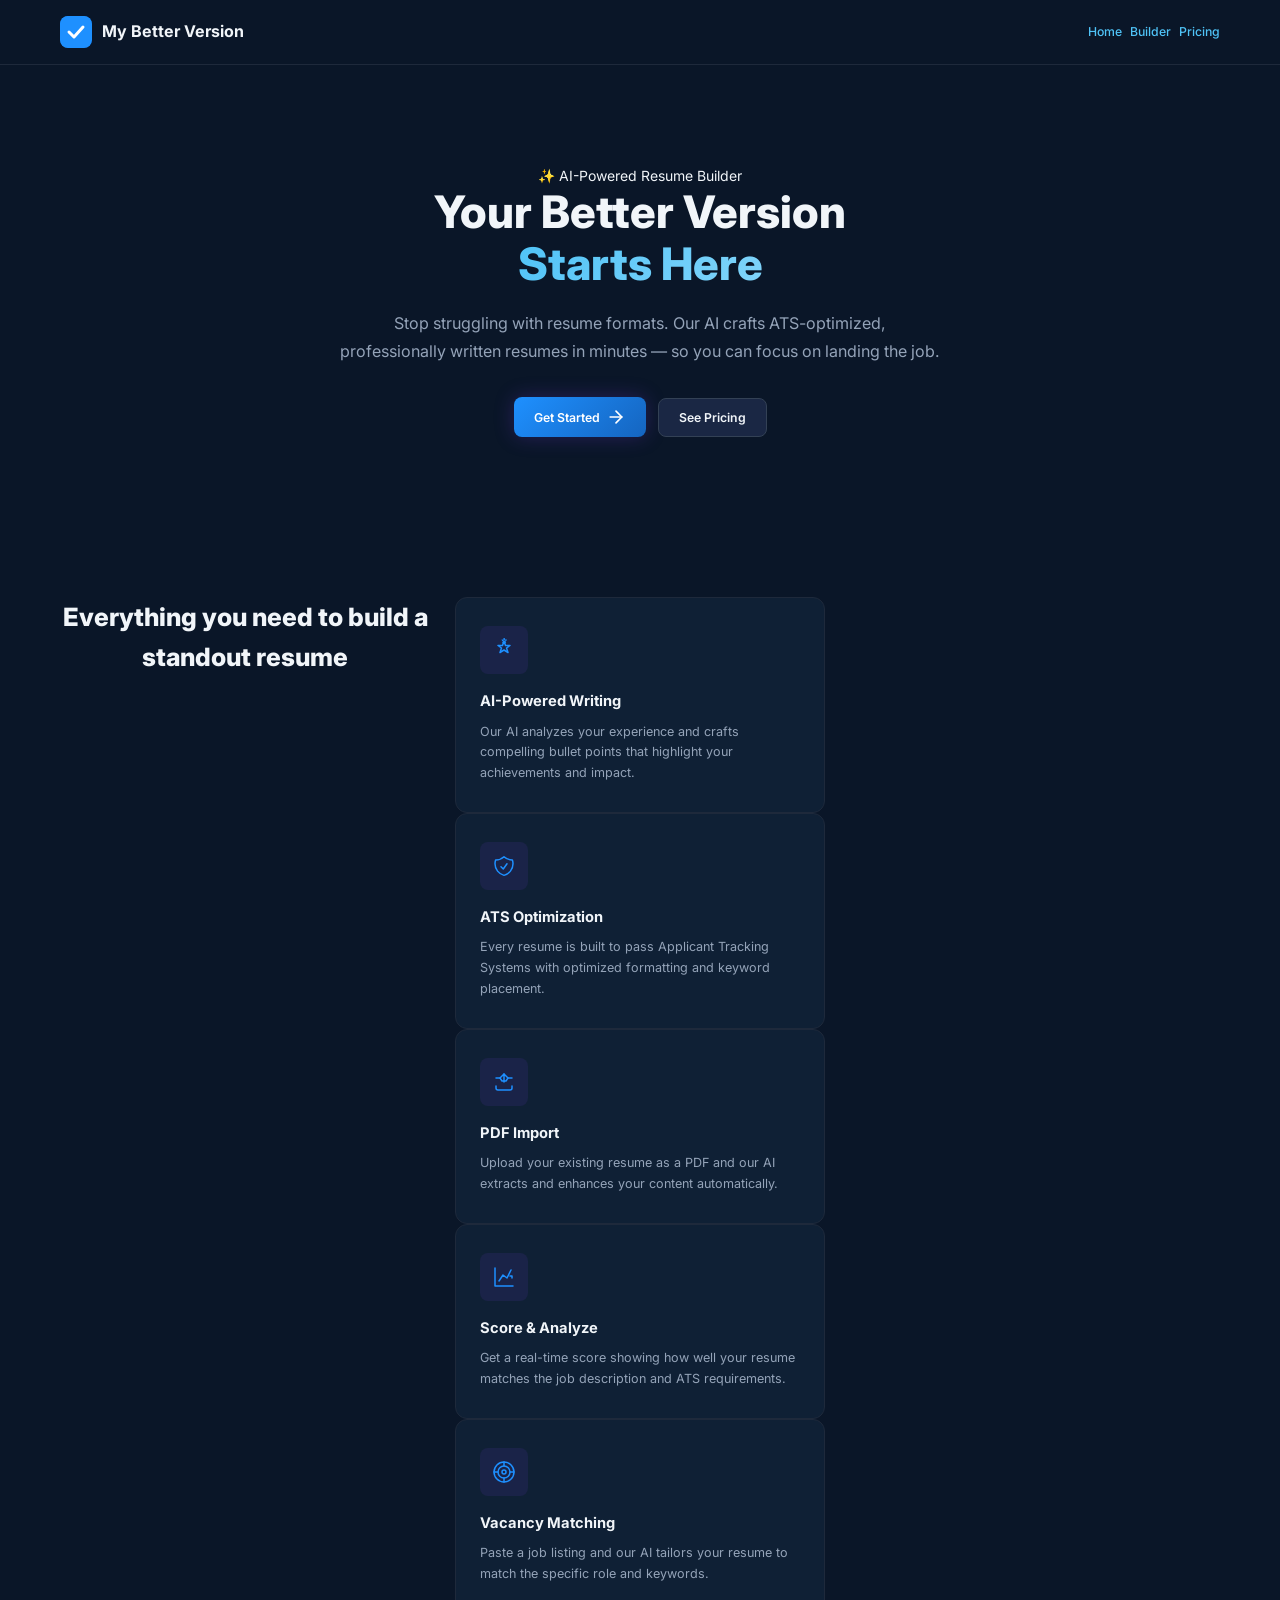
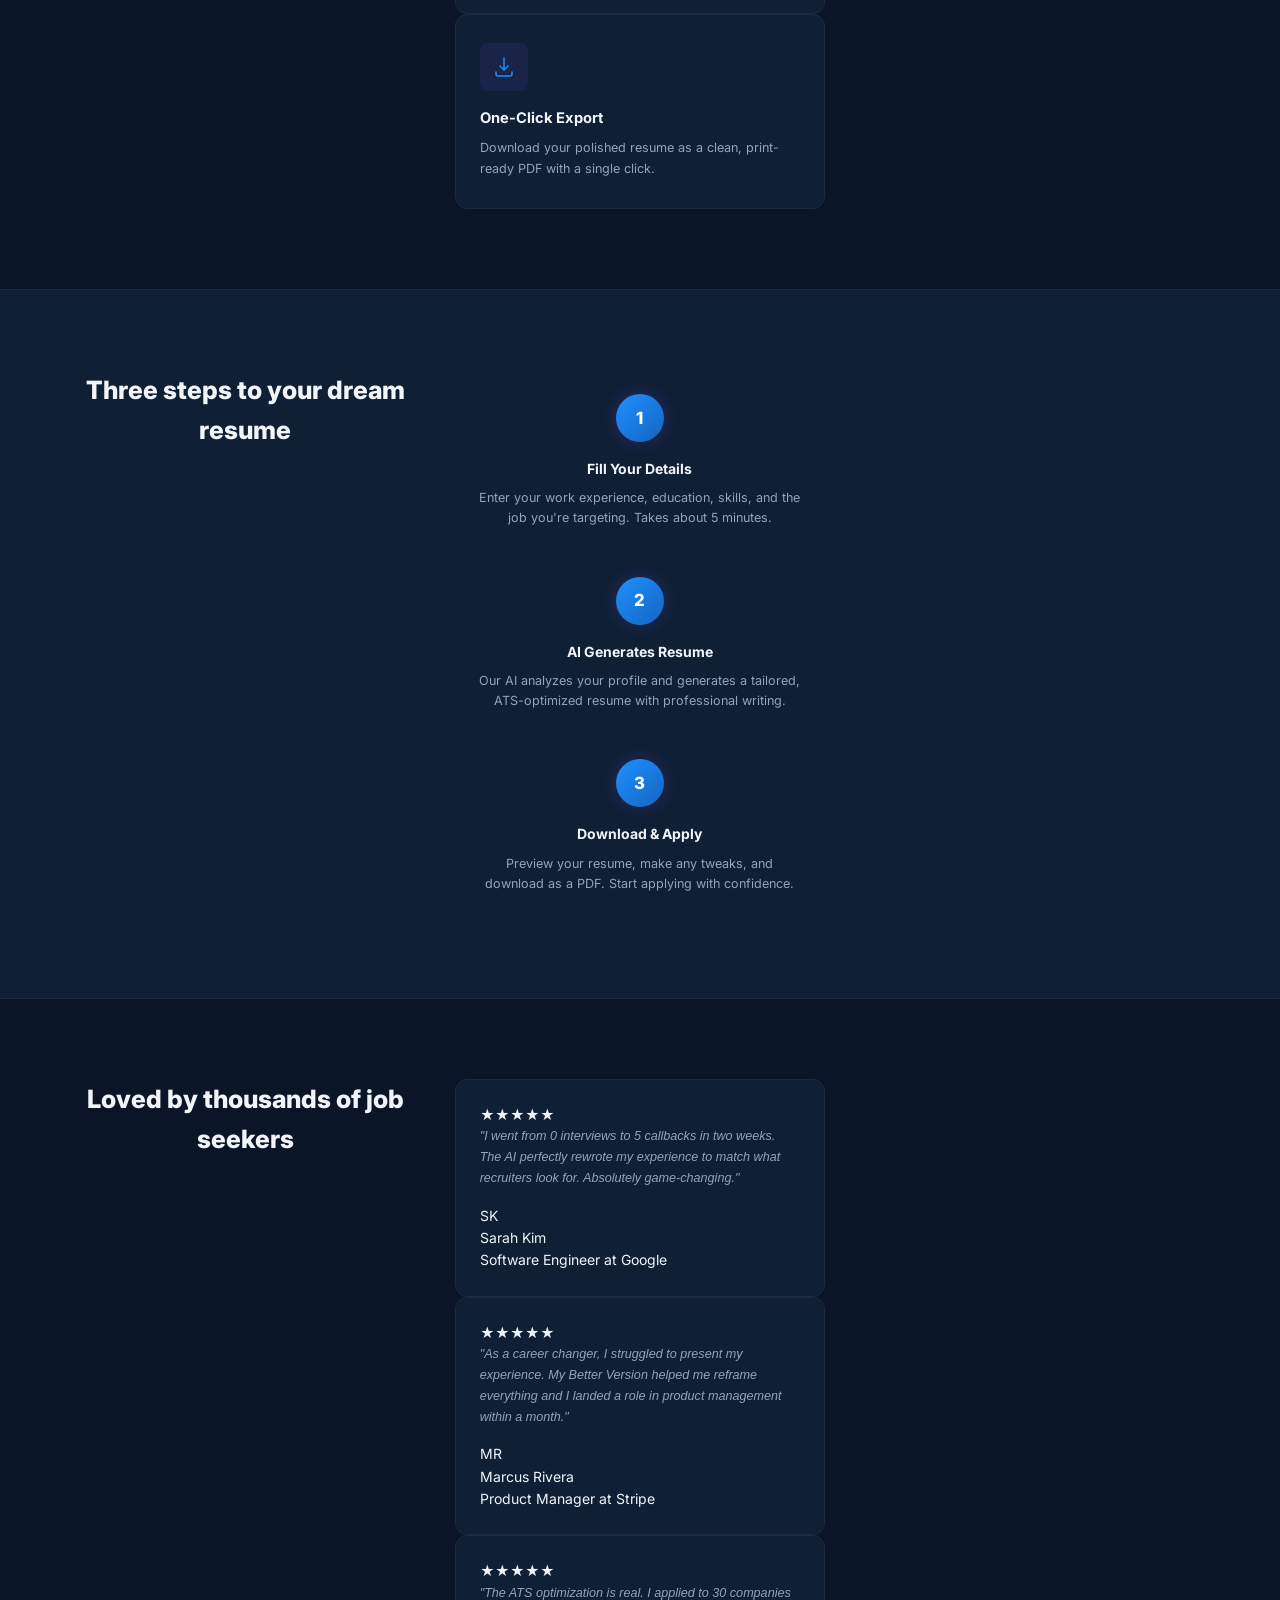
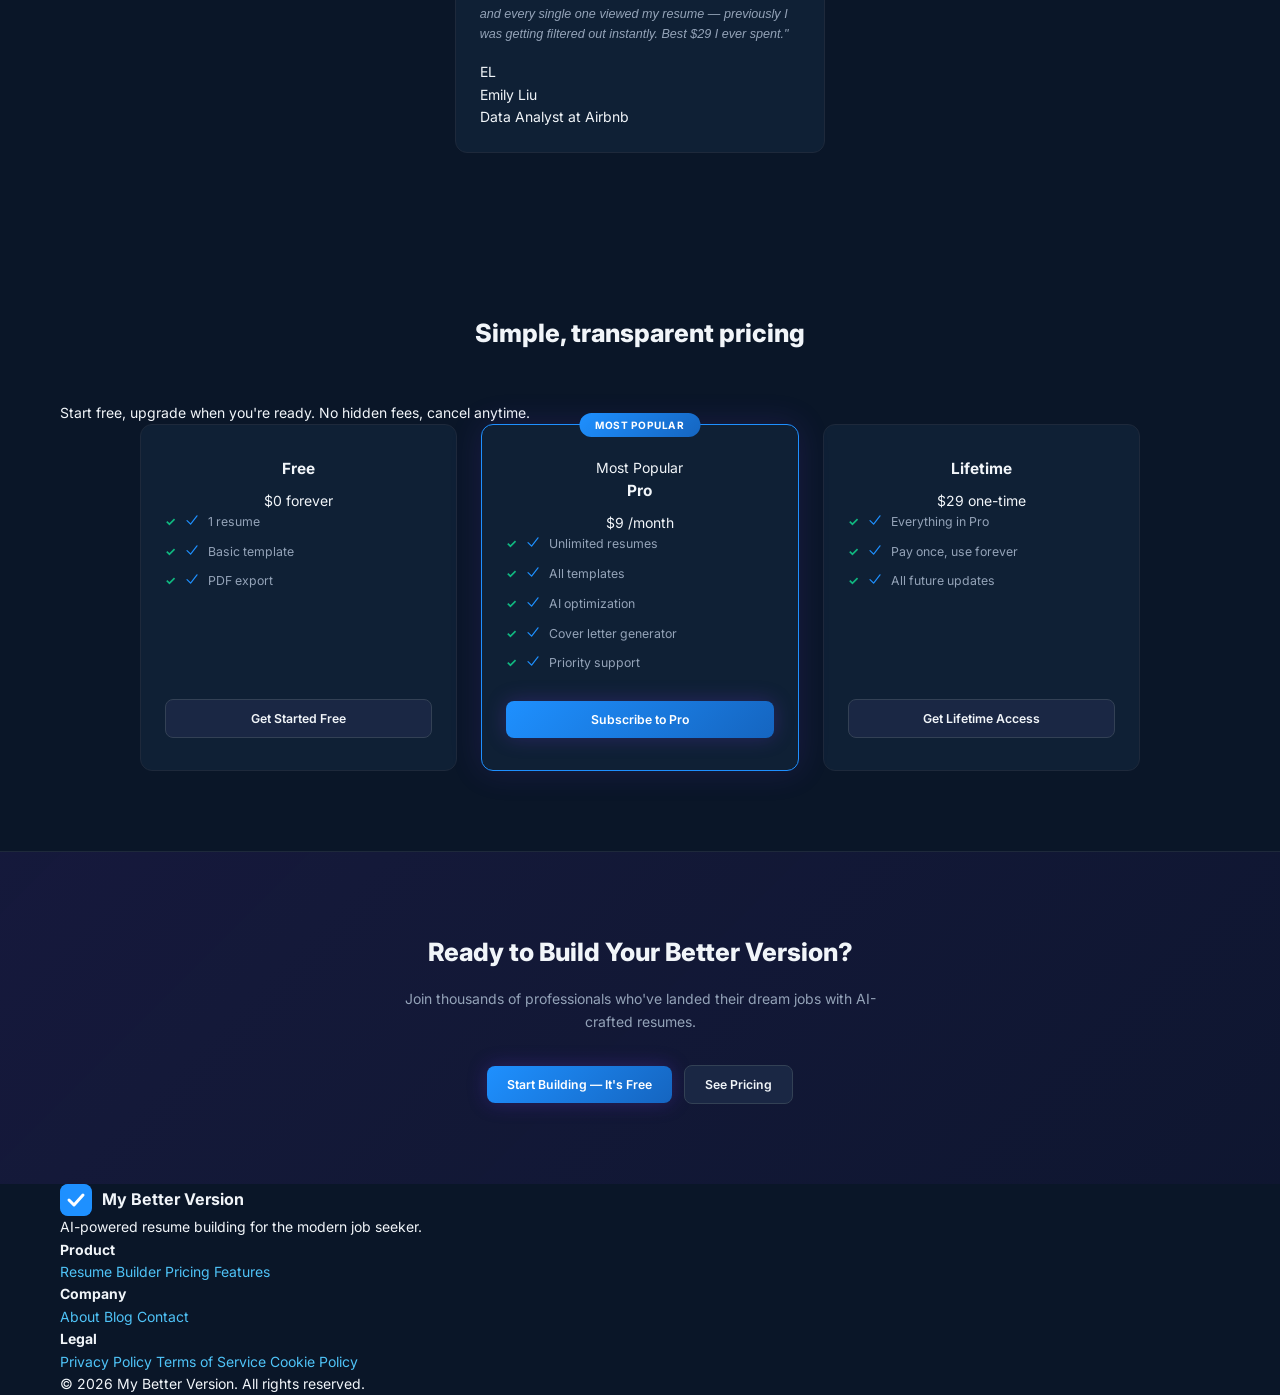
==== commit e37f70d4: "Color scheme: purple → blue/cyan navy (#0A1628 + #1E90FF + #4FC3F7) - Updated CSS variables: bg-page" ====
--- a/templates/index.html
+++ b/templates/index.html
@@ -17,7 +17,7 @@
         <div class="container nav-container">
             <a href="/" class="nav-logo">
                 <svg class="logo-icon" viewBox="0 0 32 32" fill="none" xmlns="http://www.w3.org/2000/svg">
-                    <rect width="32" height="32" rx="8" fill="#7C3AED"/>
+                    <rect width="32" height="32" rx="8" fill="#1E90FF"/>
                     <path d="M9 16L14 21L23 11" stroke="white" stroke-width="3" stroke-linecap="round" stroke-linejoin="round"/>
                 </svg>
                 <span>My Better Version</span>
@@ -64,7 +64,7 @@
             <div class="feature-grid">
                 <div class="feature-card">
                     <div class="feature-icon">
-                        <svg width="24" height="24" viewBox="0 0 24 24" fill="none" stroke="#7C3AED" stroke-width="1.5" stroke-linecap="round" stroke-linejoin="round">
+                        <svg width="24" height="24" viewBox="0 0 24 24" fill="none" stroke="#1E90FF" stroke-width="1.5" stroke-linecap="round" stroke-linejoin="round">
                             <path d="M12 3l1.5 4.5H18l-3.5 2.5 1.5 4.5L12 12l-4 2.5 1.5-4.5L6 7.5h4.5z"/>
                             <path d="M17 2l1 3h3l-2.5 1.8 1 3L17 8.2 14.5 9.8l1-3L13 5h3z" transform="translate(2,-1) scale(0.6)"/>
                         </svg>
@@ -74,7 +74,7 @@
                 </div>
                 <div class="feature-card">
                     <div class="feature-icon">
-                        <svg width="24" height="24" viewBox="0 0 24 24" fill="none" stroke="#7C3AED" stroke-width="1.5" stroke-linecap="round" stroke-linejoin="round">
+                        <svg width="24" height="24" viewBox="0 0 24 24" fill="none" stroke="#1E90FF" stroke-width="1.5" stroke-linecap="round" stroke-linejoin="round">
                             <path d="M9 12.75L11.25 15 15 9.75m-3-7.036A11.959 11.959 0 0 1 3.598 6 11.99 11.99 0 0 0 3 9.749c0 5.592 3.824 10.29 9 11.623 5.176-1.332 9-6.03 9-11.622 0-1.31-.21-2.571-.598-3.751h-.152c-3.196 0-6.1-1.248-8.25-3.285Z"/>
                         </svg>
                     </div>
@@ -83,7 +83,7 @@
                 </div>
                 <div class="feature-card">
                     <div class="feature-icon">
-                        <svg width="24" height="24" viewBox="0 0 24 24" fill="none" stroke="#7C3AED" stroke-width="1.5" stroke-linecap="round" stroke-linejoin="round">
+                        <svg width="24" height="24" viewBox="0 0 24 24" fill="none" stroke="#1E90FF" stroke-width="1.5" stroke-linecap="round" stroke-linejoin="round">
                             <path d="M4 16v2a2 2 0 0 0 2 2h12a2 2 0 0 0 2-2v-2"/>
                             <path d="M12 12V4"/>
                             <path d="m8 8 4-4 4 4"/>
@@ -95,7 +95,7 @@
                 </div>
                 <div class="feature-card">
                     <div class="feature-icon">
-                        <svg width="24" height="24" viewBox="0 0 24 24" fill="none" stroke="#7C3AED" stroke-width="1.5" stroke-linecap="round" stroke-linejoin="round">
+                        <svg width="24" height="24" viewBox="0 0 24 24" fill="none" stroke="#1E90FF" stroke-width="1.5" stroke-linecap="round" stroke-linejoin="round">
                             <path d="M3 3v18h18"/>
                             <path d="M7 16l4-6 4 3 4-8"/>
                             <path d="M18 11h2v2"/>
@@ -106,7 +106,7 @@
                 </div>
                 <div class="feature-card">
                     <div class="feature-icon">
-                        <svg width="24" height="24" viewBox="0 0 24 24" fill="none" stroke="#7C3AED" stroke-width="1.5" stroke-linecap="round" stroke-linejoin="round">
+                        <svg width="24" height="24" viewBox="0 0 24 24" fill="none" stroke="#1E90FF" stroke-width="1.5" stroke-linecap="round" stroke-linejoin="round">
                             <circle cx="12" cy="12" r="10"/>
                             <circle cx="12" cy="12" r="6"/>
                             <circle cx="12" cy="12" r="2"/>
@@ -121,7 +121,7 @@
                 </div>
                 <div class="feature-card">
                     <div class="feature-icon">
-                        <svg width="24" height="24" viewBox="0 0 24 24" fill="none" stroke="#7C3AED" stroke-width="1.5" stroke-linecap="round" stroke-linejoin="round">
+                        <svg width="24" height="24" viewBox="0 0 24 24" fill="none" stroke="#1E90FF" stroke-width="1.5" stroke-linecap="round" stroke-linejoin="round">
                             <path d="M12 3v12"/>
                             <path d="m8 11 4 4 4-4"/>
                             <path d="M4 17v2a2 2 0 0 0 2 2h12a2 2 0 0 0 2-2v-2"/>
@@ -213,9 +213,9 @@
                         <span class="price-period">forever</span>
                     </div>
                     <ul class="pricing-features">
-                        <li><svg width="16" height="16" viewBox="0 0 20 20" fill="#7C3AED"><path fill-rule="evenodd" d="M16.704 4.153a.75.75 0 0 1 .143 1.052l-8 10.5a.75.75 0 0 1-1.127.075l-4.5-4.5a.75.75 0 0 1 1.06-1.06l3.894 3.893 7.48-9.817a.75.75 0 0 1 1.05-.143Z" clip-rule="evenodd"/></svg> 1 resume</li>
-                        <li><svg width="16" height="16" viewBox="0 0 20 20" fill="#7C3AED"><path fill-rule="evenodd" d="M16.704 4.153a.75.75 0 0 1 .143 1.052l-8 10.5a.75.75 0 0 1-1.127.075l-4.5-4.5a.75.75 0 0 1 1.06-1.06l3.894 3.893 7.48-9.817a.75.75 0 0 1 1.05-.143Z" clip-rule="evenodd"/></svg> Basic template</li>
-                        <li><svg width="16" height="16" viewBox="0 0 20 20" fill="#7C3AED"><path fill-rule="evenodd" d="M16.704 4.153a.75.75 0 0 1 .143 1.052l-8 10.5a.75.75 0 0 1-1.127.075l-4.5-4.5a.75.75 0 0 1 1.06-1.06l3.894 3.893 7.48-9.817a.75.75 0 0 1 1.05-.143Z" clip-rule="evenodd"/></svg> PDF export</li>
+                        <li><svg width="16" height="16" viewBox="0 0 20 20" fill="#1E90FF"><path fill-rule="evenodd" d="M16.704 4.153a.75.75 0 0 1 .143 1.052l-8 10.5a.75.75 0 0 1-1.127.075l-4.5-4.5a.75.75 0 0 1 1.06-1.06l3.894 3.893 7.48-9.817a.75.75 0 0 1 1.05-.143Z" clip-rule="evenodd"/></svg> 1 resume</li>
+                        <li><svg width="16" height="16" viewBox="0 0 20 20" fill="#1E90FF"><path fill-rule="evenodd" d="M16.704 4.153a.75.75 0 0 1 .143 1.052l-8 10.5a.75.75 0 0 1-1.127.075l-4.5-4.5a.75.75 0 0 1 1.06-1.06l3.894 3.893 7.48-9.817a.75.75 0 0 1 1.05-.143Z" clip-rule="evenodd"/></svg> Basic template</li>
+                        <li><svg width="16" height="16" viewBox="0 0 20 20" fill="#1E90FF"><path fill-rule="evenodd" d="M16.704 4.153a.75.75 0 0 1 .143 1.052l-8 10.5a.75.75 0 0 1-1.127.075l-4.5-4.5a.75.75 0 0 1 1.06-1.06l3.894 3.893 7.48-9.817a.75.75 0 0 1 1.05-.143Z" clip-rule="evenodd"/></svg> PDF export</li>
                     </ul>
                     <a href="/builder" class="btn btn-secondary pricing-cta">Get Started Free</a>
                 </div>
@@ -227,11 +227,11 @@
                         <span class="price-period">/month</span>
                     </div>
                     <ul class="pricing-features">
-                        <li><svg width="16" height="16" viewBox="0 0 20 20" fill="#7C3AED"><path fill-rule="evenodd" d="M16.704 4.153a.75.75 0 0 1 .143 1.052l-8 10.5a.75.75 0 0 1-1.127.075l-4.5-4.5a.75.75 0 0 1 1.06-1.06l3.894 3.893 7.48-9.817a.75.75 0 0 1 1.05-.143Z" clip-rule="evenodd"/></svg> Unlimited resumes</li>
-                        <li><svg width="16" height="16" viewBox="0 0 20 20" fill="#7C3AED"><path fill-rule="evenodd" d="M16.704 4.153a.75.75 0 0 1 .143 1.052l-8 10.5a.75.75 0 0 1-1.127.075l-4.5-4.5a.75.75 0 0 1 1.06-1.06l3.894 3.893 7.48-9.817a.75.75 0 0 1 1.05-.143Z" clip-rule="evenodd"/></svg> All templates</li>
-                        <li><svg width="16" height="16" viewBox="0 0 20 20" fill="#7C3AED"><path fill-rule="evenodd" d="M16.704 4.153a.75.75 0 0 1 .143 1.052l-8 10.5a.75.75 0 0 1-1.127.075l-4.5-4.5a.75.75 0 0 1 1.06-1.06l3.894 3.893 7.48-9.817a.75.75 0 0 1 1.05-.143Z" clip-rule="evenodd"/></svg> AI optimization</li>
-                        <li><svg width="16" height="16" viewBox="0 0 20 20" fill="#7C3AED"><path fill-rule="evenodd" d="M16.704 4.153a.75.75 0 0 1 .143 1.052l-8 10.5a.75.75 0 0 1-1.127.075l-4.5-4.5a.75.75 0 0 1 1.06-1.06l3.894 3.893 7.48-9.817a.75.75 0 0 1 1.05-.143Z" clip-rule="evenodd"/></svg> Cover letter generator</li>
-                        <li><svg width="16" height="16" viewBox="0 0 20 20" fill="#7C3AED"><path fill-rule="evenodd" d="M16.704 4.153a.75.75 0 0 1 .143 1.052l-8 10.5a.75.75 0 0 1-1.127.075l-4.5-4.5a.75.75 0 0 1 1.06-1.06l3.894 3.893 7.48-9.817a.75.75 0 0 1 1.05-.143Z" clip-rule="evenodd"/></svg> Priority support</li>
+                        <li><svg width="16" height="16" viewBox="0 0 20 20" fill="#1E90FF"><path fill-rule="evenodd" d="M16.704 4.153a.75.75 0 0 1 .143 1.052l-8 10.5a.75.75 0 0 1-1.127.075l-4.5-4.5a.75.75 0 0 1 1.06-1.06l3.894 3.893 7.48-9.817a.75.75 0 0 1 1.05-.143Z" clip-rule="evenodd"/></svg> Unlimited resumes</li>
+                        <li><svg width="16" height="16" viewBox="0 0 20 20" fill="#1E90FF"><path fill-rule="evenodd" d="M16.704 4.153a.75.75 0 0 1 .143 1.052l-8 10.5a.75.75 0 0 1-1.127.075l-4.5-4.5a.75.75 0 0 1 1.06-1.06l3.894 3.893 7.48-9.817a.75.75 0 0 1 1.05-.143Z" clip-rule="evenodd"/></svg> All templates</li>
+                        <li><svg width="16" height="16" viewBox="0 0 20 20" fill="#1E90FF"><path fill-rule="evenodd" d="M16.704 4.153a.75.75 0 0 1 .143 1.052l-8 10.5a.75.75 0 0 1-1.127.075l-4.5-4.5a.75.75 0 0 1 1.06-1.06l3.894 3.893 7.48-9.817a.75.75 0 0 1 1.05-.143Z" clip-rule="evenodd"/></svg> AI optimization</li>
+                        <li><svg width="16" height="16" viewBox="0 0 20 20" fill="#1E90FF"><path fill-rule="evenodd" d="M16.704 4.153a.75.75 0 0 1 .143 1.052l-8 10.5a.75.75 0 0 1-1.127.075l-4.5-4.5a.75.75 0 0 1 1.06-1.06l3.894 3.893 7.48-9.817a.75.75 0 0 1 1.05-.143Z" clip-rule="evenodd"/></svg> Cover letter generator</li>
+                        <li><svg width="16" height="16" viewBox="0 0 20 20" fill="#1E90FF"><path fill-rule="evenodd" d="M16.704 4.153a.75.75 0 0 1 .143 1.052l-8 10.5a.75.75 0 0 1-1.127.075l-4.5-4.5a.75.75 0 0 1 1.06-1.06l3.894 3.893 7.48-9.817a.75.75 0 0 1 1.05-.143Z" clip-rule="evenodd"/></svg> Priority support</li>
                     </ul>
                     <a href="/pricing" class="btn btn-primary pricing-cta">Subscribe to Pro</a>
                 </div>
@@ -242,9 +242,9 @@
                         <span class="price-period">one-time</span>
                     </div>
                     <ul class="pricing-features">
-                        <li><svg width="16" height="16" viewBox="0 0 20 20" fill="#7C3AED"><path fill-rule="evenodd" d="M16.704 4.153a.75.75 0 0 1 .143 1.052l-8 10.5a.75.75 0 0 1-1.127.075l-4.5-4.5a.75.75 0 0 1 1.06-1.06l3.894 3.893 7.48-9.817a.75.75 0 0 1 1.05-.143Z" clip-rule="evenodd"/></svg> Everything in Pro</li>
-                        <li><svg width="16" height="16" viewBox="0 0 20 20" fill="#7C3AED"><path fill-rule="evenodd" d="M16.704 4.153a.75.75 0 0 1 .143 1.052l-8 10.5a.75.75 0 0 1-1.127.075l-4.5-4.5a.75.75 0 0 1 1.06-1.06l3.894 3.893 7.48-9.817a.75.75 0 0 1 1.05-.143Z" clip-rule="evenodd"/></svg> Pay once, use forever</li>
-                        <li><svg width="16" height="16" viewBox="0 0 20 20" fill="#7C3AED"><path fill-rule="evenodd" d="M16.704 4.153a.75.75 0 0 1 .143 1.052l-8 10.5a.75.75 0 0 1-1.127.075l-4.5-4.5a.75.75 0 0 1 1.06-1.06l3.894 3.893 7.48-9.817a.75.75 0 0 1 1.05-.143Z" clip-rule="evenodd"/></svg> All future updates</li>
+                        <li><svg width="16" height="16" viewBox="0 0 20 20" fill="#1E90FF"><path fill-rule="evenodd" d="M16.704 4.153a.75.75 0 0 1 .143 1.052l-8 10.5a.75.75 0 0 1-1.127.075l-4.5-4.5a.75.75 0 0 1 1.06-1.06l3.894 3.893 7.48-9.817a.75.75 0 0 1 1.05-.143Z" clip-rule="evenodd"/></svg> Everything in Pro</li>
+                        <li><svg width="16" height="16" viewBox="0 0 20 20" fill="#1E90FF"><path fill-rule="evenodd" d="M16.704 4.153a.75.75 0 0 1 .143 1.052l-8 10.5a.75.75 0 0 1-1.127.075l-4.5-4.5a.75.75 0 0 1 1.06-1.06l3.894 3.893 7.48-9.817a.75.75 0 0 1 1.05-.143Z" clip-rule="evenodd"/></svg> Pay once, use forever</li>
+                        <li><svg width="16" height="16" viewBox="0 0 20 20" fill="#1E90FF"><path fill-rule="evenodd" d="M16.704 4.153a.75.75 0 0 1 .143 1.052l-8 10.5a.75.75 0 0 1-1.127.075l-4.5-4.5a.75.75 0 0 1 1.06-1.06l3.894 3.893 7.48-9.817a.75.75 0 0 1 1.05-.143Z" clip-rule="evenodd"/></svg> All future updates</li>
                     </ul>
                     <a href="/pricing" class="btn btn-secondary pricing-cta">Get Lifetime Access</a>
                 </div>
@@ -270,7 +270,7 @@
             <div class="footer-brand">
                 <a href="/" class="nav-logo">
                     <svg class="logo-icon" viewBox="0 0 32 32" fill="none">
-                        <rect width="32" height="32" rx="8" fill="#7C3AED"/>
+                        <rect width="32" height="32" rx="8" fill="#1E90FF"/>
                         <path d="M9 16L14 21L23 11" stroke="white" stroke-width="3" stroke-linecap="round" stroke-linejoin="round"/>
                     </svg>
                     <span>My Better Version</span>
--- a/static/css/style.css
+++ b/static/css/style.css
@@ -6,18 +6,18 @@
 /* ---------- CSS Custom Properties (Design Tokens) ---------- */
 :root {
   /* Backgrounds */
-  --bg-page: #0B0F1A;
-  --bg-card: #111827;
-  --bg-elevated: #1A2035;
-  --bg-sidebar: #0D1220;
-  --bg-input: #0D1220;
-
-  /* Primary accent (purple) */
-  --accent: #7C3AED;
-  --accent-light: #8B5CF6;
-  --accent-tertiary: #A78BFA;
-  --accent-lightest: #EDE9FE;
-  --accent-dark: #6D28D9;
+  --bg-page: #0A1628;
+  --bg-card: #0F2035;
+  --bg-elevated: #1A2744;
+  --bg-sidebar: #0C1A30;
+  --bg-input: #0E1E38;
+
+  /* Primary accent (blue/cyan) */
+  --accent: #1E90FF;
+  --accent-light: #4FC3F7;
+  --accent-tertiary: #81D4FA;
+  --accent-lightest: #E1F5FE;
+  --accent-dark: #1565C0;
 
   /* Text */
   --text-primary: #F1F5F9;
@@ -601,25 +601,53 @@
 /* ============================================================
    AI TOOLS BAR
    ============================================================ */
-.ai-tools-bar {
+.ai-tools-bar,
+.ai-tools-panel {
   background: var(--bg-elevated);
-  border: 1px solid var(--border-subtle);
+  border: 1px solid var(--border-visible);
   border-radius: var(--radius-card);
   margin-bottom: 20px;
   overflow: hidden;
 }
 
 .ai-tools-body {
-  display: flex;
+  display: block;
+  padding: 16px;
+}
+
+.ai-tool-section {
+  margin-bottom: 12px;
+}
+
+.ai-tool-section:last-child {
+  margin-bottom: 0;
+}
+
+.pdf-upload-area {
+  display: flex;
+  align-items: center;
+  gap: 12px;
   flex-wrap: wrap;
-  gap: 8px;
-  padding: 16px;
 }
 
 .pdf-upload-btn {
   display: inline-flex;
   align-items: center;
-  gap: 6px;
+  gap: 8px;
+  padding: 10px 20px;
+  background: linear-gradient(135deg, var(--accent), var(--accent-light));
+  color: white;
+  border: none;
+  border-radius: var(--radius-btn);
+  font-size: 14px;
+  font-weight: 500;
+  cursor: pointer;
+  transition: all var(--transition-fast);
+}
+
+.pdf-upload-btn:hover {
+  opacity: 0.9;
+  transform: translateY(-1px);
 }
 
 .pdf-upload-spinner {
@@ -1110,7 +1138,7 @@
   text-align: center;
   margin-bottom: 24px;
   padding-bottom: 16px;
-  border-bottom: 2px solid #7C3AED;
+  border-bottom: 2px solid #1E90FF;
 }
 .resume-contact h1 {
   font-size: 1.6rem;
@@ -1169,8 +1197,8 @@
 
 .resume-skill {
   padding: 3px 10px;
-  background: #F3F0FF;
-  color: #7C3AED;
+  background: #E1F5FE;
+  color: #1E90FF;
   border-radius: var(--radius-pill);
   font-size: 0.78rem;
   font-weight: 600;
